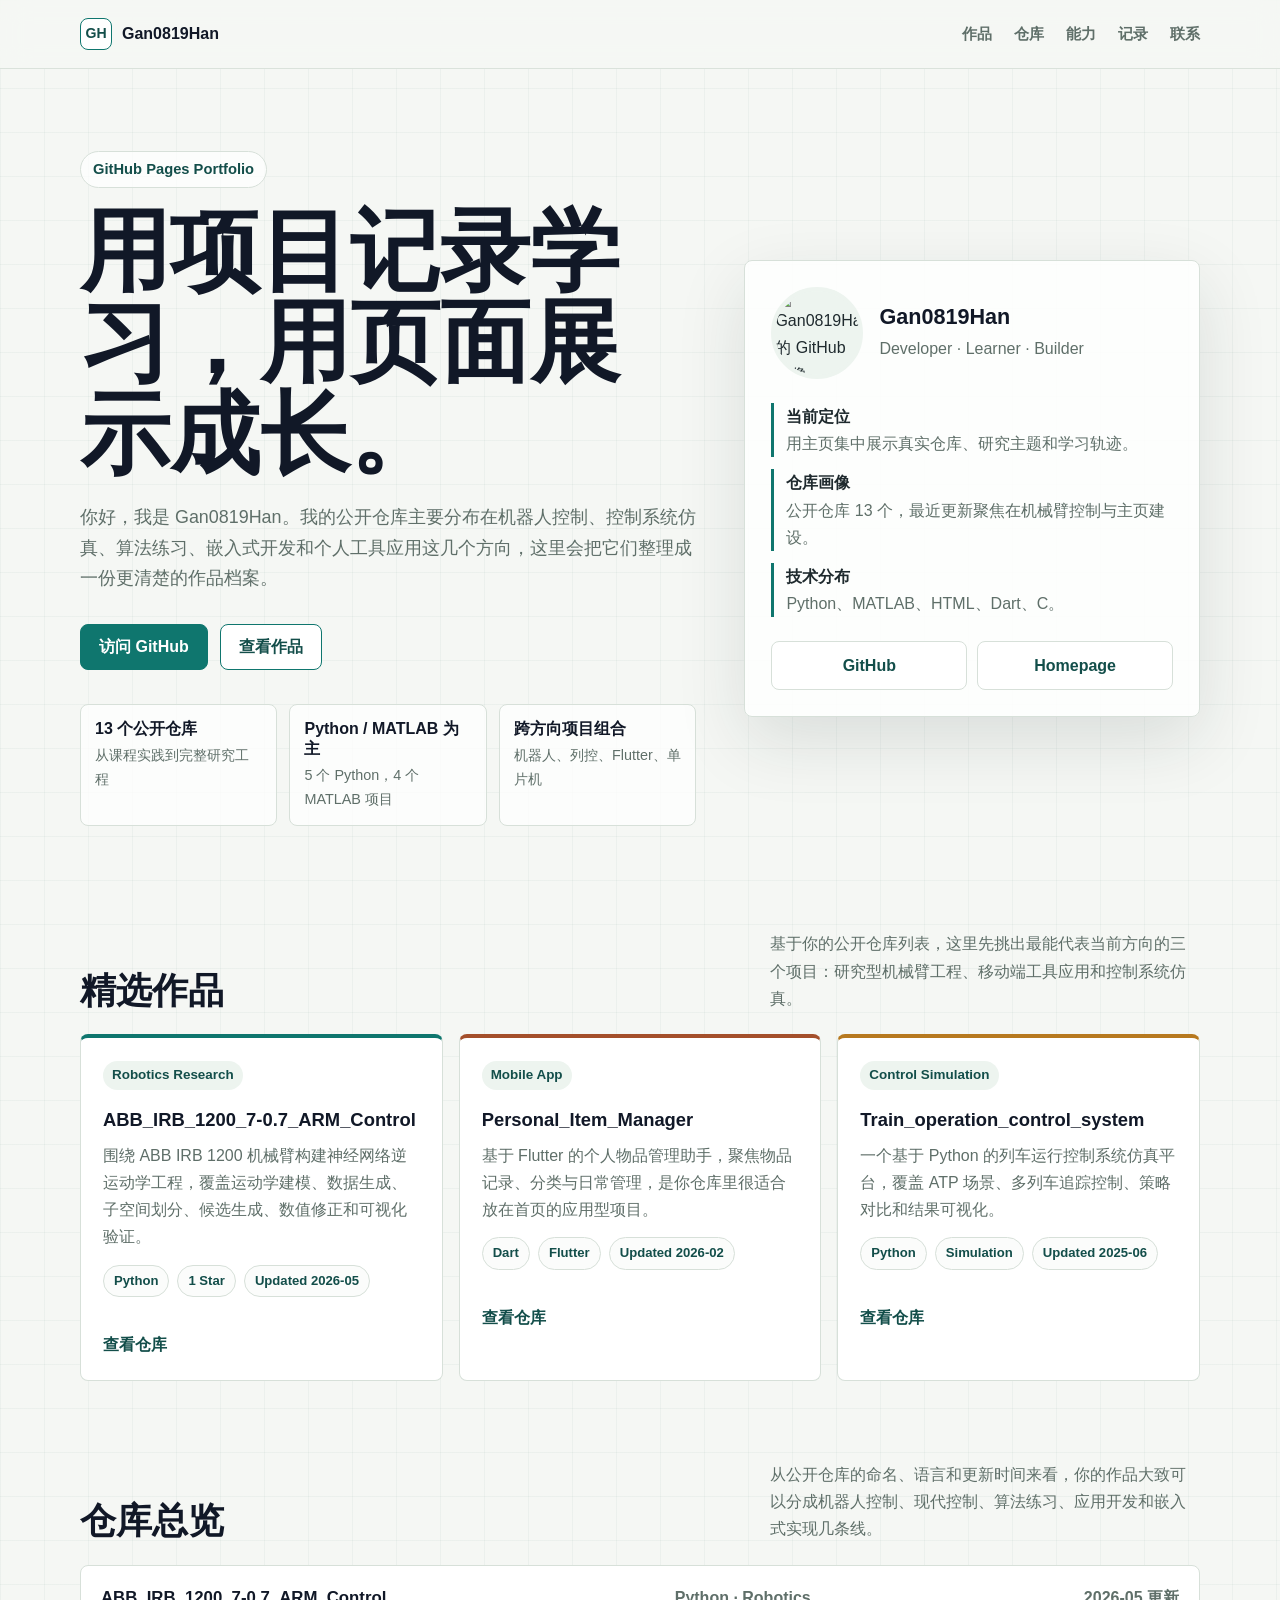
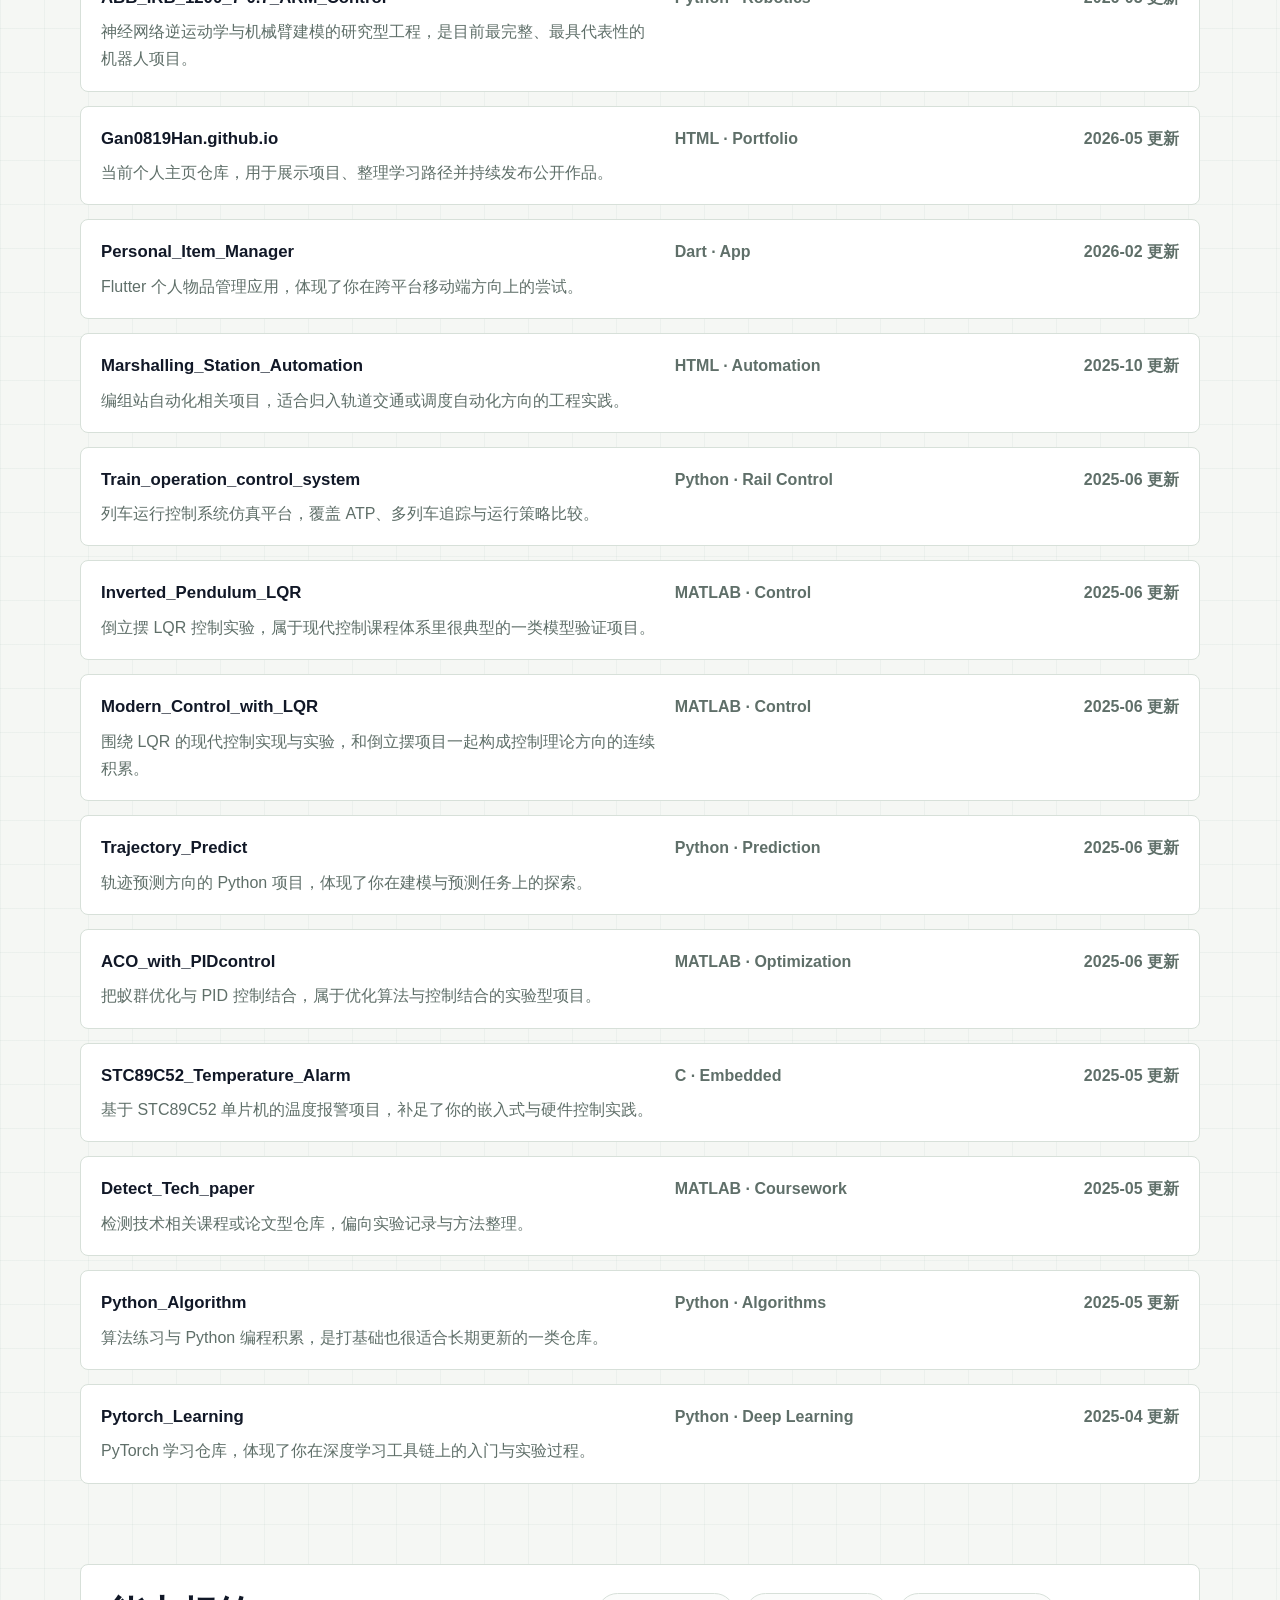
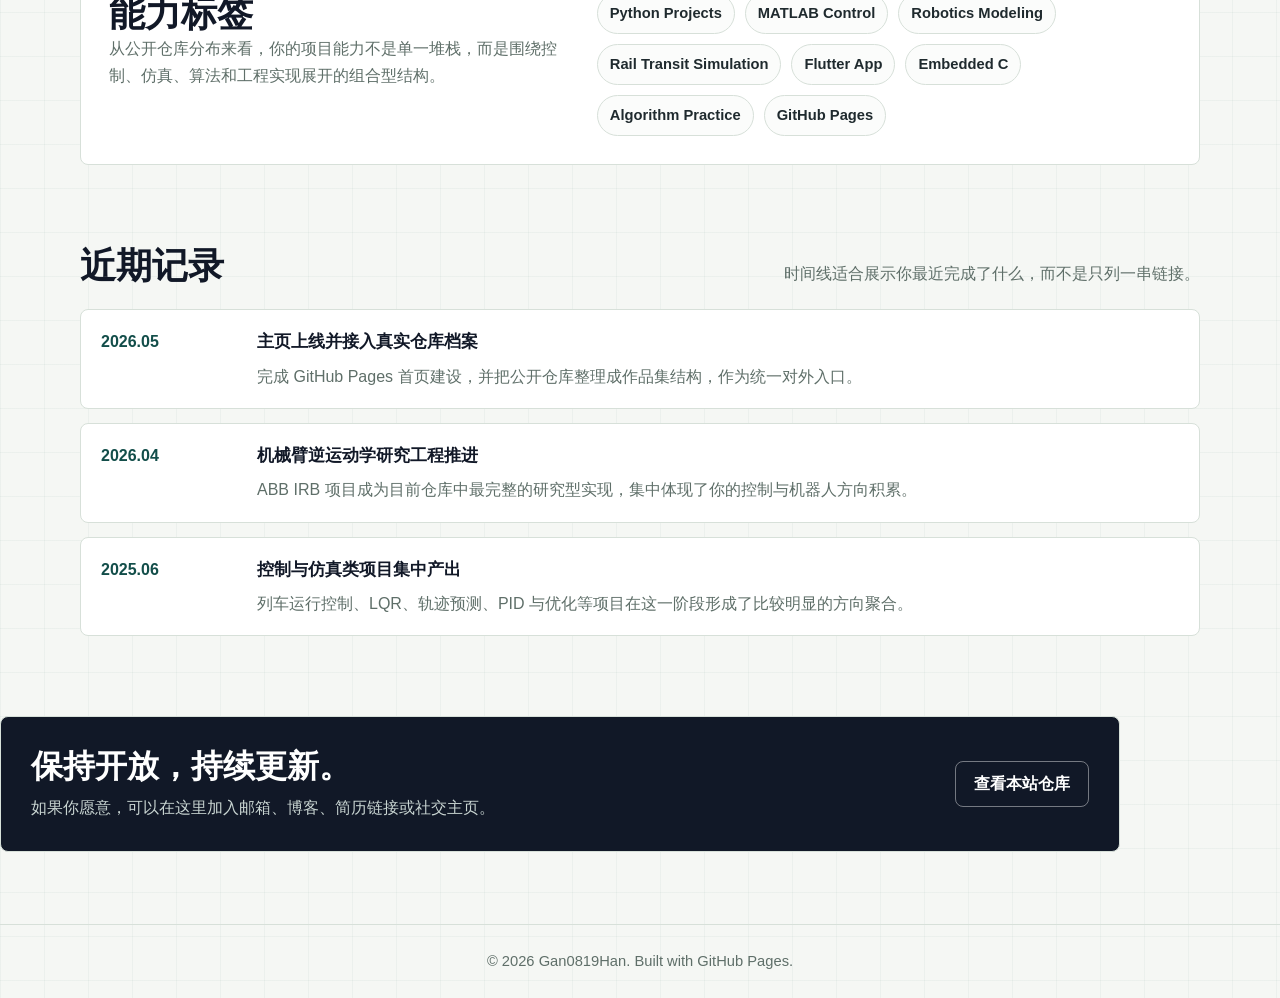
==== index.html @ 6f3c7490 "Add repository showcase to homepage" ====
<!doctype html>
<html lang="zh-CN">
<head>
  <meta charset="utf-8">
  <meta name="viewport" content="width=device-width, initial-scale=1">
  <title>Gan0819Han | 个人主页</title>
  <meta name="description" content="Gan0819Han 的 GitHub Pages 个人主页，展示项目、学习记录和联系方式。">
  <style>
    :root {
      color-scheme: light;
      --bg: #f5f7f4;
      --surface: #ffffff;
      --surface-soft: #edf4ef;
      --text: #1f2a2e;
      --muted: #5f6f69;
      --line: #d7e0d9;
      --accent: #0f766e;
      --accent-strong: #134e4a;
      --ink: #111827;
      --rust: #a44f2b;
      --gold: #b7791f;
      --shadow: 0 24px 70px rgba(23, 45, 38, 0.12);
    }

    * {
      box-sizing: border-box;
    }

    html {
      scroll-behavior: smooth;
    }

    body {
      margin: 0;
      color: var(--text);
      background:
        linear-gradient(90deg, rgba(19, 78, 74, 0.04) 1px, transparent 1px),
        linear-gradient(180deg, rgba(19, 78, 74, 0.04) 1px, transparent 1px),
        var(--bg);
      background-size: 44px 44px;
      font-family: "Segoe UI", "Microsoft YaHei", Arial, sans-serif;
      line-height: 1.7;
    }

    a {
      color: inherit;
      text-decoration: none;
    }

    a:hover {
      color: var(--accent-strong);
    }

    .wrap {
      width: min(1120px, calc(100% - 36px));
      margin: 0 auto;
    }

    .site-header {
      position: sticky;
      top: 0;
      z-index: 10;
      border-bottom: 1px solid rgba(215, 224, 217, 0.9);
      background: rgba(245, 247, 244, 0.88);
      backdrop-filter: blur(14px);
    }

    .nav {
      min-height: 68px;
      display: flex;
      align-items: center;
      justify-content: space-between;
      gap: 24px;
    }

    .brand {
      display: inline-flex;
      align-items: center;
      gap: 10px;
      font-weight: 800;
      color: var(--ink);
    }

    .brand-mark {
      width: 32px;
      height: 32px;
      border: 1px solid var(--accent);
      border-radius: 8px;
      display: inline-grid;
      place-items: center;
      background: var(--surface);
      color: var(--accent-strong);
      font-size: 0.88rem;
    }

      .nav-links {
        display: flex;
        align-items: center;
        gap: 22px;
        color: var(--muted);
      font-size: 0.95rem;
      font-weight: 650;
    }

    .hero {
      padding: 82px 0 64px;
      display: grid;
      grid-template-columns: minmax(0, 1.15fr) minmax(320px, 0.85fr);
      gap: 48px;
      align-items: center;
    }

    .eyebrow {
      width: fit-content;
      margin: 0 0 18px;
      padding: 5px 12px;
      border: 1px solid var(--line);
      border-radius: 999px;
      background: rgba(255, 255, 255, 0.72);
      color: var(--accent-strong);
      font-size: 0.92rem;
      font-weight: 800;
    }

    h1,
    h2,
    h3,
    p {
      margin-top: 0;
    }

    h1 {
      margin-bottom: 22px;
      max-width: 760px;
      color: var(--ink);
      font-size: clamp(2.65rem, 7vw, 5.6rem);
      line-height: 1.02;
      letter-spacing: 0;
    }

    .lead {
      margin-bottom: 30px;
      max-width: 670px;
      color: var(--muted);
      font-size: 1.12rem;
    }

    .actions {
      display: flex;
      flex-wrap: wrap;
      gap: 12px;
      margin-bottom: 34px;
    }

    .button {
      min-height: 46px;
      padding: 0 18px;
      border: 1px solid var(--accent);
      border-radius: 8px;
      display: inline-flex;
      align-items: center;
      justify-content: center;
      gap: 8px;
      background: var(--accent);
      color: #ffffff;
      font-weight: 800;
    }

    .button:hover {
      color: #ffffff;
      background: var(--accent-strong);
      border-color: var(--accent-strong);
    }

    .button.secondary {
      background: var(--surface);
      color: var(--accent-strong);
    }

    .button.secondary:hover {
      color: var(--accent-strong);
      background: var(--surface-soft);
    }

    .quick-facts {
      display: grid;
      grid-template-columns: repeat(3, minmax(0, 1fr));
      gap: 12px;
      max-width: 700px;
    }

    .fact {
      border: 1px solid var(--line);
      border-radius: 8px;
      padding: 14px;
      background: rgba(255, 255, 255, 0.75);
    }

    .fact strong {
      display: block;
      color: var(--ink);
      font-size: 1rem;
      line-height: 1.25;
    }

    .fact span {
      display: block;
      margin-top: 4px;
      color: var(--muted);
      font-size: 0.9rem;
    }

    .profile-card {
      border: 1px solid var(--line);
      border-radius: 8px;
      padding: 26px;
      background: rgba(255, 255, 255, 0.86);
      box-shadow: var(--shadow);
    }

    .avatar-row {
      display: flex;
      align-items: center;
      gap: 16px;
      margin-bottom: 24px;
    }

    .avatar {
      width: 92px;
      height: 92px;
      border: 4px solid var(--surface-soft);
      border-radius: 50%;
      display: block;
      object-fit: cover;
      background: var(--surface-soft);
    }

    .profile-card h2 {
      margin-bottom: 4px;
      color: var(--ink);
      font-size: 1.35rem;
      line-height: 1.25;
      letter-spacing: 0;
    }

    .profile-card p {
      margin-bottom: 0;
      color: var(--muted);
    }

    .status-list {
      display: grid;
      gap: 12px;
      padding: 0;
      margin: 0 0 24px;
      list-style: none;
    }

    .status-list li {
      border-left: 3px solid var(--accent);
      padding-left: 12px;
      color: var(--muted);
    }

    .status-list strong {
      display: block;
      color: var(--text);
    }

    .profile-links {
      display: grid;
      grid-template-columns: 1fr 1fr;
      gap: 10px;
    }

    .profile-link {
      border: 1px solid var(--line);
      border-radius: 8px;
      padding: 10px 12px;
      background: var(--surface);
      color: var(--accent-strong);
      font-weight: 750;
      text-align: center;
    }

    .section {
      padding: 40px 0;
    }

    .section-head {
      display: flex;
      align-items: flex-end;
      justify-content: space-between;
      gap: 20px;
      margin-bottom: 22px;
    }

    .section-title {
      margin-bottom: 0;
      color: var(--ink);
      font-size: clamp(1.6rem, 3vw, 2.25rem);
      line-height: 1.18;
      letter-spacing: 0;
    }

    .section-note {
      max-width: 430px;
      margin-bottom: 0;
      color: var(--muted);
    }

    .grid-3 {
      display: grid;
      grid-template-columns: repeat(3, minmax(0, 1fr));
      gap: 16px;
    }

    .card {
      border: 1px solid var(--line);
      border-radius: 8px;
      padding: 22px;
      background: var(--surface);
      min-height: 100%;
    }

    .card-label {
      display: inline-flex;
      margin-bottom: 18px;
      padding: 3px 9px;
      border-radius: 999px;
      background: var(--surface-soft);
      color: var(--accent-strong);
      font-size: 0.84rem;
      font-weight: 800;
    }

    .card h3 {
      margin-bottom: 10px;
      color: var(--ink);
      font-size: 1.15rem;
      line-height: 1.3;
    }

    .card p {
      margin-bottom: 0;
      color: var(--muted);
    }

    .project-meta {
      display: flex;
      flex-wrap: wrap;
      gap: 8px;
      margin: 14px 0 18px;
    }

    .meta-pill {
      border: 1px solid var(--line);
      border-radius: 999px;
      padding: 4px 10px;
      background: #fbfcfb;
      color: var(--accent-strong);
      font-size: 0.82rem;
      font-weight: 700;
    }

    .text-link {
      display: inline-flex;
      margin-top: 16px;
      color: var(--accent-strong);
      font-weight: 800;
    }

    .card.accent-rust {
      border-top: 4px solid var(--rust);
    }

    .card.accent-gold {
      border-top: 4px solid var(--gold);
    }

    .card.accent-teal {
      border-top: 4px solid var(--accent);
    }

    .skill-panel {
      display: grid;
      grid-template-columns: 0.9fr 1.1fr;
      gap: 18px;
      border: 1px solid var(--line);
      border-radius: 8px;
      padding: 28px;
      background: var(--surface);
    }

    .skill-panel p {
      margin-bottom: 0;
      color: var(--muted);
    }

    .tags {
      display: flex;
      flex-wrap: wrap;
      gap: 10px;
      align-content: start;
    }

    .tag {
      border: 1px solid var(--line);
      border-radius: 999px;
      padding: 7px 12px;
      background: #fbfcfb;
      color: var(--text);
      font-size: 0.92rem;
      font-weight: 700;
    }

    .timeline {
      display: grid;
      gap: 14px;
    }

    .timeline-item {
      border: 1px solid var(--line);
      border-radius: 8px;
      padding: 18px 20px;
      display: grid;
      grid-template-columns: 138px 1fr;
      gap: 18px;
      background: var(--surface);
    }

    .timeline-item time {
      color: var(--accent-strong);
      font-weight: 850;
    }

    .timeline-item h3 {
      margin-bottom: 6px;
      color: var(--ink);
      font-size: 1.05rem;
    }

    .timeline-item p {
      margin-bottom: 0;
      color: var(--muted);
    }

    .repo-list {
      display: grid;
      gap: 14px;
    }

    .repo-row {
      border: 1px solid var(--line);
      border-radius: 8px;
      padding: 18px 20px;
      display: grid;
      grid-template-columns: minmax(0, 1.2fr) minmax(180px, 0.6fr) minmax(130px, 0.45fr);
      gap: 18px;
      align-items: start;
      background: var(--surface);
    }

    .repo-row h3 {
      margin-bottom: 6px;
      color: var(--ink);
      font-size: 1.05rem;
    }

    .repo-row p,
    .repo-side,
    .repo-time {
      margin-bottom: 0;
      color: var(--muted);
    }

    .repo-side {
      font-weight: 700;
    }

    .repo-time {
      text-align: right;
      font-weight: 700;
      color: var(--accent-strong);
    }

    .contact {
      margin: 40px 0 72px;
      border: 1px solid var(--line);
      border-radius: 8px;
      padding: 30px;
      display: grid;
      grid-template-columns: 1fr auto;
      gap: 24px;
      align-items: center;
      background: var(--ink);
      color: #ffffff;
    }

    .contact h2 {
      margin-bottom: 8px;
      font-size: clamp(1.45rem, 3vw, 2rem);
      line-height: 1.2;
      letter-spacing: 0;
    }

    .contact p {
      margin-bottom: 0;
      color: #c9d5d2;
    }

    .contact .button.secondary {
      border-color: rgba(255, 255, 255, 0.42);
      background: transparent;
      color: #ffffff;
    }

    .contact .button.secondary:hover {
      border-color: #ffffff;
      background: rgba(255, 255, 255, 0.1);
      color: #ffffff;
    }

    .site-footer {
      border-top: 1px solid var(--line);
      padding: 24px 0;
      color: var(--muted);
      text-align: center;
      font-size: 0.92rem;
    }

    @media (max-width: 860px) {
      .hero,
      .skill-panel,
      .contact {
        grid-template-columns: 1fr;
      }

      .quick-facts,
      .grid-3 {
        grid-template-columns: 1fr;
      }

      .section-head {
        align-items: flex-start;
        flex-direction: column;
      }

      .timeline-item {
        grid-template-columns: 1fr;
        gap: 4px;
      }

      .repo-row {
        grid-template-columns: 1fr;
        gap: 8px;
      }

      .repo-time {
        text-align: left;
      }
    }

    @media (max-width: 620px) {
      .wrap {
        width: min(100% - 28px, 1120px);
      }

      .nav {
        align-items: flex-start;
        flex-direction: column;
        padding: 14px 0;
      }

      .nav-links {
        width: 100%;
        justify-content: space-between;
        gap: 10px;
      }

      .hero {
        padding: 48px 0 36px;
      }

      .profile-card,
      .skill-panel,
      .contact {
        padding: 22px;
      }

      .profile-links {
        grid-template-columns: 1fr;
      }
    }
  </style>
</head>
<body>
  <header class="site-header">
    <nav class="nav wrap" aria-label="主导航">
      <a class="brand" href="#">
        <span class="brand-mark">GH</span>
        <span>Gan0819Han</span>
      </a>
      <div class="nav-links">
        <a href="#work">作品</a>
        <a href="#repos">仓库</a>
        <a href="#skills">能力</a>
        <a href="#notes">记录</a>
        <a href="#contact">联系</a>
      </div>
    </nav>
  </header>

  <main>
    <section class="hero wrap">
      <div>
        <p class="eyebrow">GitHub Pages Portfolio</p>
        <h1>用项目记录学习，用页面展示成长。</h1>
        <p class="lead">
          你好，我是 Gan0819Han。我的公开仓库主要分布在机器人控制、控制系统仿真、算法练习、嵌入式开发和个人工具应用这几个方向，这里会把它们整理成一份更清楚的作品档案。
        </p>
        <div class="actions">
          <a class="button" href="https://github.com/Gan0819Han">访问 GitHub</a>
          <a class="button secondary" href="#work">查看作品</a>
        </div>
        <div class="quick-facts" aria-label="主页概览">
          <div class="fact">
            <strong>13 个公开仓库</strong>
            <span>从课程实践到完整研究工程</span>
          </div>
          <div class="fact">
            <strong>Python / MATLAB 为主</strong>
            <span>5 个 Python，4 个 MATLAB 项目</span>
          </div>
          <div class="fact">
            <strong>跨方向项目组合</strong>
            <span>机器人、列控、Flutter、单片机</span>
          </div>
        </div>
      </div>

      <aside class="profile-card" aria-labelledby="profile-title">
        <div class="avatar-row">
          <img class="avatar" src="https://github.com/Gan0819Han.png" alt="Gan0819Han 的 GitHub 头像">
          <div>
            <h2 id="profile-title">Gan0819Han</h2>
            <p>Developer · Learner · Builder</p>
          </div>
        </div>
        <ul class="status-list">
          <li>
            <strong>当前定位</strong>
            用主页集中展示真实仓库、研究主题和学习轨迹。
          </li>
          <li>
            <strong>仓库画像</strong>
            公开仓库 13 个，最近更新聚焦在机械臂控制与主页建设。
          </li>
          <li>
            <strong>技术分布</strong>
            Python、MATLAB、HTML、Dart、C。
          </li>
        </ul>
        <div class="profile-links">
          <a class="profile-link" href="https://github.com/Gan0819Han">GitHub</a>
          <a class="profile-link" href="https://gan0819han.github.io/">Homepage</a>
        </div>
      </aside>
    </section>

    <section class="section wrap" id="work">
      <div class="section-head">
        <h2 class="section-title">精选作品</h2>
        <p class="section-note">基于你的公开仓库列表，这里先挑出最能代表当前方向的三个项目：研究型机械臂工程、移动端工具应用和控制系统仿真。</p>
      </div>
      <div class="grid-3">
        <article class="card accent-teal">
          <span class="card-label">Robotics Research</span>
          <h3>ABB_IRB_1200_7-0.7_ARM_Control</h3>
          <p>围绕 ABB IRB 1200 机械臂构建神经网络逆运动学工程，覆盖运动学建模、数据生成、子空间划分、候选生成、数值修正和可视化验证。</p>
          <div class="project-meta">
            <span class="meta-pill">Python</span>
            <span class="meta-pill">1 Star</span>
            <span class="meta-pill">Updated 2026-05</span>
          </div>
          <a class="text-link" href="https://github.com/Gan0819Han/ABB_IRB_1200_7-0.7_ARM_Control">查看仓库</a>
        </article>
        <article class="card accent-rust">
          <span class="card-label">Mobile App</span>
          <h3>Personal_Item_Manager</h3>
          <p>基于 Flutter 的个人物品管理助手，聚焦物品记录、分类与日常管理，是你仓库里很适合放在首页的应用型项目。</p>
          <div class="project-meta">
            <span class="meta-pill">Dart</span>
            <span class="meta-pill">Flutter</span>
            <span class="meta-pill">Updated 2026-02</span>
          </div>
          <a class="text-link" href="https://github.com/Gan0819Han/Personal_Item_Manager">查看仓库</a>
        </article>
        <article class="card accent-gold">
          <span class="card-label">Control Simulation</span>
          <h3>Train_operation_control_system</h3>
          <p>一个基于 Python 的列车运行控制系统仿真平台，覆盖 ATP 场景、多列车追踪控制、策略对比和结果可视化。</p>
          <div class="project-meta">
            <span class="meta-pill">Python</span>
            <span class="meta-pill">Simulation</span>
            <span class="meta-pill">Updated 2025-06</span>
          </div>
          <a class="text-link" href="https://github.com/Gan0819Han/Train_operation_control_system">查看仓库</a>
        </article>
      </div>
    </section>

    <section class="section wrap" id="repos">
      <div class="section-head">
        <h2 class="section-title">仓库总览</h2>
        <p class="section-note">从公开仓库的命名、语言和更新时间来看，你的作品大致可以分成机器人控制、现代控制、算法练习、应用开发和嵌入式实现几条线。</p>
      </div>
      <div class="repo-list">
        <article class="repo-row">
          <div>
            <h3><a href="https://github.com/Gan0819Han/ABB_IRB_1200_7-0.7_ARM_Control">ABB_IRB_1200_7-0.7_ARM_Control</a></h3>
            <p>神经网络逆运动学与机械臂建模的研究型工程，是目前最完整、最具代表性的机器人项目。</p>
          </div>
          <p class="repo-side">Python · Robotics</p>
          <p class="repo-time">2026-05 更新</p>
        </article>
        <article class="repo-row">
          <div>
            <h3><a href="https://github.com/Gan0819Han/Gan0819Han.github.io">Gan0819Han.github.io</a></h3>
            <p>当前个人主页仓库，用于展示项目、整理学习路径并持续发布公开作品。</p>
          </div>
          <p class="repo-side">HTML · Portfolio</p>
          <p class="repo-time">2026-05 更新</p>
        </article>
        <article class="repo-row">
          <div>
            <h3><a href="https://github.com/Gan0819Han/Personal_Item_Manager">Personal_Item_Manager</a></h3>
            <p>Flutter 个人物品管理应用，体现了你在跨平台移动端方向上的尝试。</p>
          </div>
          <p class="repo-side">Dart · App</p>
          <p class="repo-time">2026-02 更新</p>
        </article>
        <article class="repo-row">
          <div>
            <h3><a href="https://github.com/Gan0819Han/Marshalling_Station_Automation">Marshalling_Station_Automation</a></h3>
            <p>编组站自动化相关项目，适合归入轨道交通或调度自动化方向的工程实践。</p>
          </div>
          <p class="repo-side">HTML · Automation</p>
          <p class="repo-time">2025-10 更新</p>
        </article>
        <article class="repo-row">
          <div>
            <h3><a href="https://github.com/Gan0819Han/Train_operation_control_system">Train_operation_control_system</a></h3>
            <p>列车运行控制系统仿真平台，覆盖 ATP、多列车追踪与运行策略比较。</p>
          </div>
          <p class="repo-side">Python · Rail Control</p>
          <p class="repo-time">2025-06 更新</p>
        </article>
        <article class="repo-row">
          <div>
            <h3><a href="https://github.com/Gan0819Han/Inverted_Pendulum_LQR">Inverted_Pendulum_LQR</a></h3>
            <p>倒立摆 LQR 控制实验，属于现代控制课程体系里很典型的一类模型验证项目。</p>
          </div>
          <p class="repo-side">MATLAB · Control</p>
          <p class="repo-time">2025-06 更新</p>
        </article>
        <article class="repo-row">
          <div>
            <h3><a href="https://github.com/Gan0819Han/Modern_Control_with_LQR">Modern_Control_with_LQR</a></h3>
            <p>围绕 LQR 的现代控制实现与实验，和倒立摆项目一起构成控制理论方向的连续积累。</p>
          </div>
          <p class="repo-side">MATLAB · Control</p>
          <p class="repo-time">2025-06 更新</p>
        </article>
        <article class="repo-row">
          <div>
            <h3><a href="https://github.com/Gan0819Han/Trajectory_Predict">Trajectory_Predict</a></h3>
            <p>轨迹预测方向的 Python 项目，体现了你在建模与预测任务上的探索。</p>
          </div>
          <p class="repo-side">Python · Prediction</p>
          <p class="repo-time">2025-06 更新</p>
        </article>
        <article class="repo-row">
          <div>
            <h3><a href="https://github.com/Gan0819Han/ACO_with_PIDcontrol">ACO_with_PIDcontrol</a></h3>
            <p>把蚁群优化与 PID 控制结合，属于优化算法与控制结合的实验型项目。</p>
          </div>
          <p class="repo-side">MATLAB · Optimization</p>
          <p class="repo-time">2025-06 更新</p>
        </article>
        <article class="repo-row">
          <div>
            <h3><a href="https://github.com/Gan0819Han/STC89C52_Temperature_Alarm">STC89C52_Temperature_Alarm</a></h3>
            <p>基于 STC89C52 单片机的温度报警项目，补足了你的嵌入式与硬件控制实践。</p>
          </div>
          <p class="repo-side">C · Embedded</p>
          <p class="repo-time">2025-05 更新</p>
        </article>
        <article class="repo-row">
          <div>
            <h3><a href="https://github.com/Gan0819Han/Detect_Tech_paper">Detect_Tech_paper</a></h3>
            <p>检测技术相关课程或论文型仓库，偏向实验记录与方法整理。</p>
          </div>
          <p class="repo-side">MATLAB · Coursework</p>
          <p class="repo-time">2025-05 更新</p>
        </article>
        <article class="repo-row">
          <div>
            <h3><a href="https://github.com/Gan0819Han/Python_Algorithm">Python_Algorithm</a></h3>
            <p>算法练习与 Python 编程积累，是打基础也很适合长期更新的一类仓库。</p>
          </div>
          <p class="repo-side">Python · Algorithms</p>
          <p class="repo-time">2025-05 更新</p>
        </article>
        <article class="repo-row">
          <div>
            <h3><a href="https://github.com/Gan0819Han/Pytorch_Learning">Pytorch_Learning</a></h3>
            <p>PyTorch 学习仓库，体现了你在深度学习工具链上的入门与实验过程。</p>
          </div>
          <p class="repo-side">Python · Deep Learning</p>
          <p class="repo-time">2025-04 更新</p>
        </article>
      </div>
    </section>

    <section class="section wrap" id="skills">
      <div class="skill-panel">
        <div>
          <h2 class="section-title">能力标签</h2>
          <p>
            从公开仓库分布来看，你的项目能力不是单一堆栈，而是围绕控制、仿真、算法和工程实现展开的组合型结构。
          </p>
        </div>
        <div class="tags" aria-label="能力标签">
          <span class="tag">Python Projects</span>
          <span class="tag">MATLAB Control</span>
          <span class="tag">Robotics Modeling</span>
          <span class="tag">Rail Transit Simulation</span>
          <span class="tag">Flutter App</span>
          <span class="tag">Embedded C</span>
          <span class="tag">Algorithm Practice</span>
          <span class="tag">GitHub Pages</span>
        </div>
      </div>
    </section>

    <section class="section wrap" id="notes">
      <div class="section-head">
        <h2 class="section-title">近期记录</h2>
        <p class="section-note">时间线适合展示你最近完成了什么，而不是只列一串链接。</p>
      </div>
      <div class="timeline">
        <article class="timeline-item">
          <time datetime="2026-05">2026.05</time>
          <div>
            <h3>主页上线并接入真实仓库档案</h3>
            <p>完成 GitHub Pages 首页建设，并把公开仓库整理成作品集结构，作为统一对外入口。</p>
          </div>
        </article>
        <article class="timeline-item">
          <time datetime="2026-04">2026.04</time>
          <div>
            <h3>机械臂逆运动学研究工程推进</h3>
            <p>ABB IRB 项目成为目前仓库中最完整的研究型实现，集中体现了你的控制与机器人方向积累。</p>
          </div>
        </article>
        <article class="timeline-item">
          <time datetime="2025-06">2025.06</time>
          <div>
            <h3>控制与仿真类项目集中产出</h3>
            <p>列车运行控制、LQR、轨迹预测、PID 与优化等项目在这一阶段形成了比较明显的方向聚合。</p>
          </div>
        </article>
      </div>
    </section>

    <section class="contact wrap" id="contact">
      <div>
        <h2>保持开放，持续更新。</h2>
        <p>如果你愿意，可以在这里加入邮箱、博客、简历链接或社交主页。</p>
      </div>
      <a class="button secondary" href="https://github.com/Gan0819Han/Gan0819Han.github.io">查看本站仓库</a>
    </section>
  </main>

  <footer class="site-footer">
    <span>© 2026 Gan0819Han. Built with GitHub Pages.</span>
  </footer>
</body>
</html>
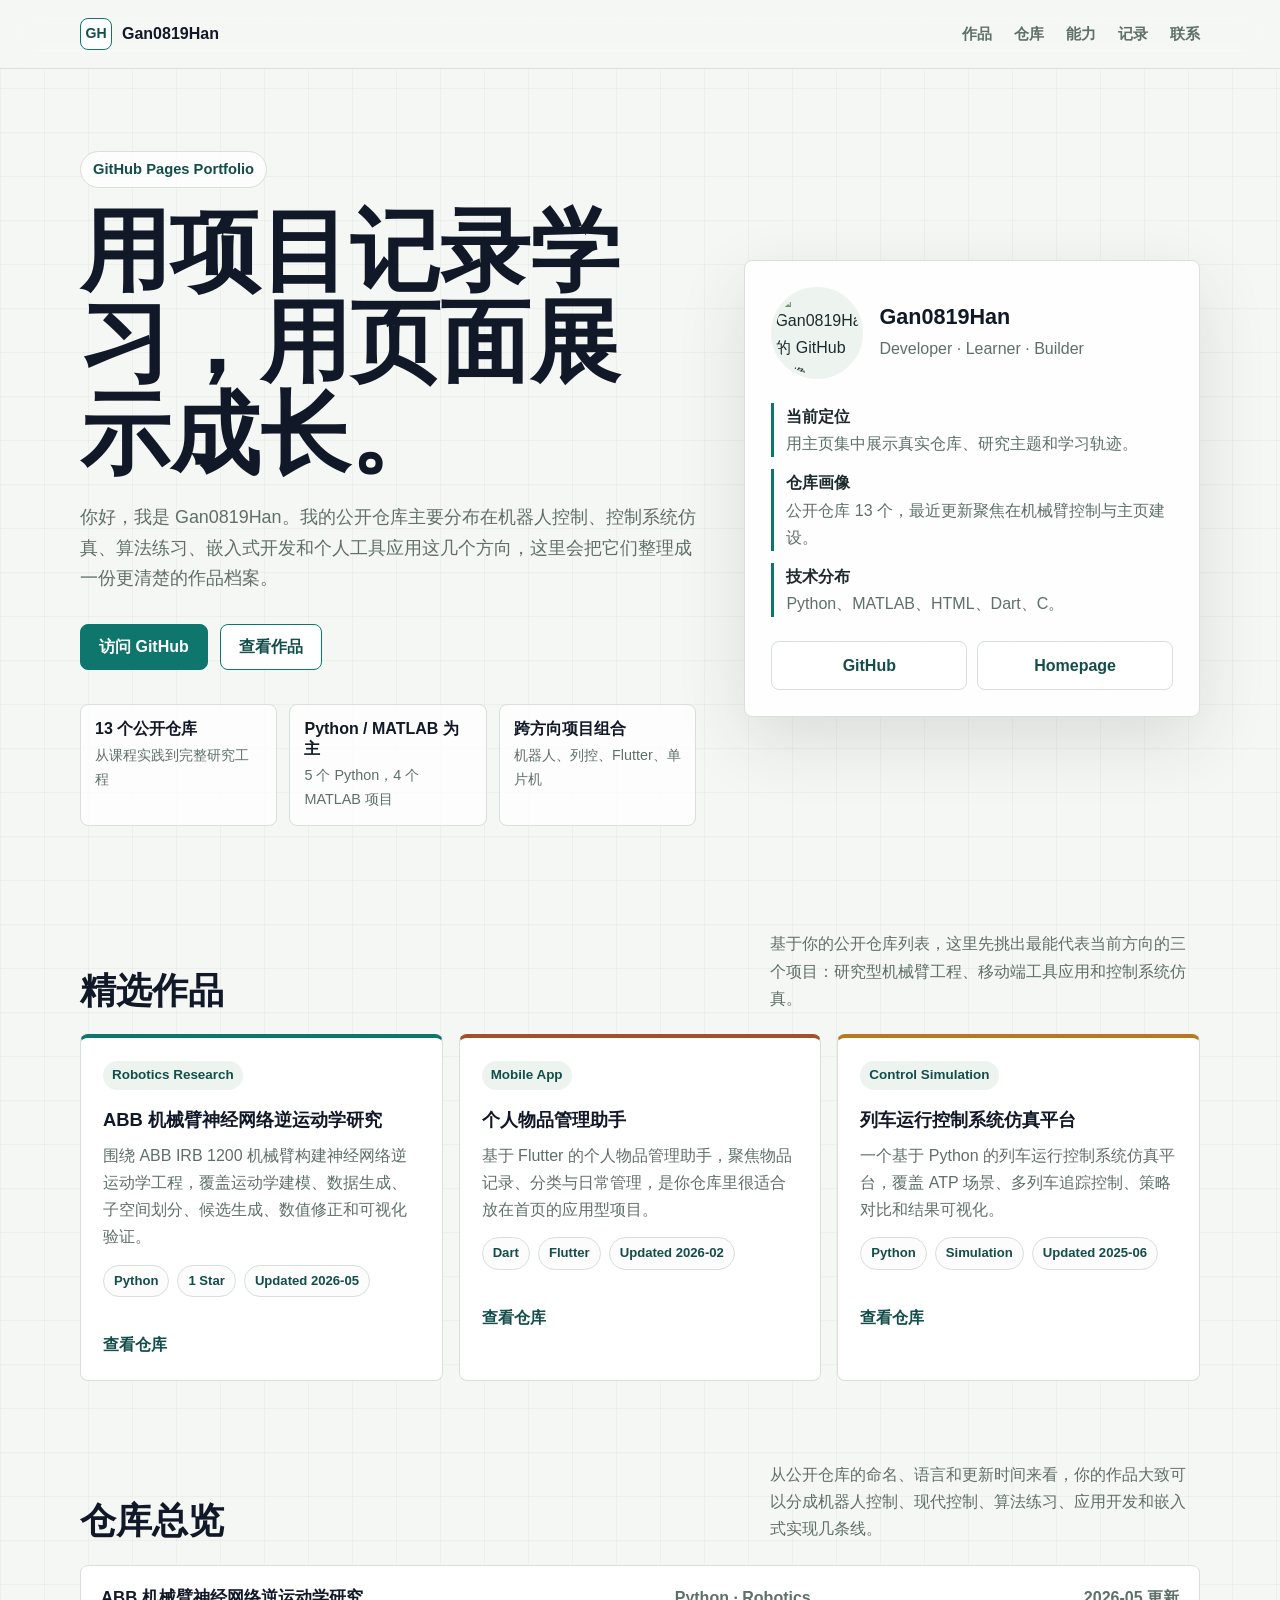
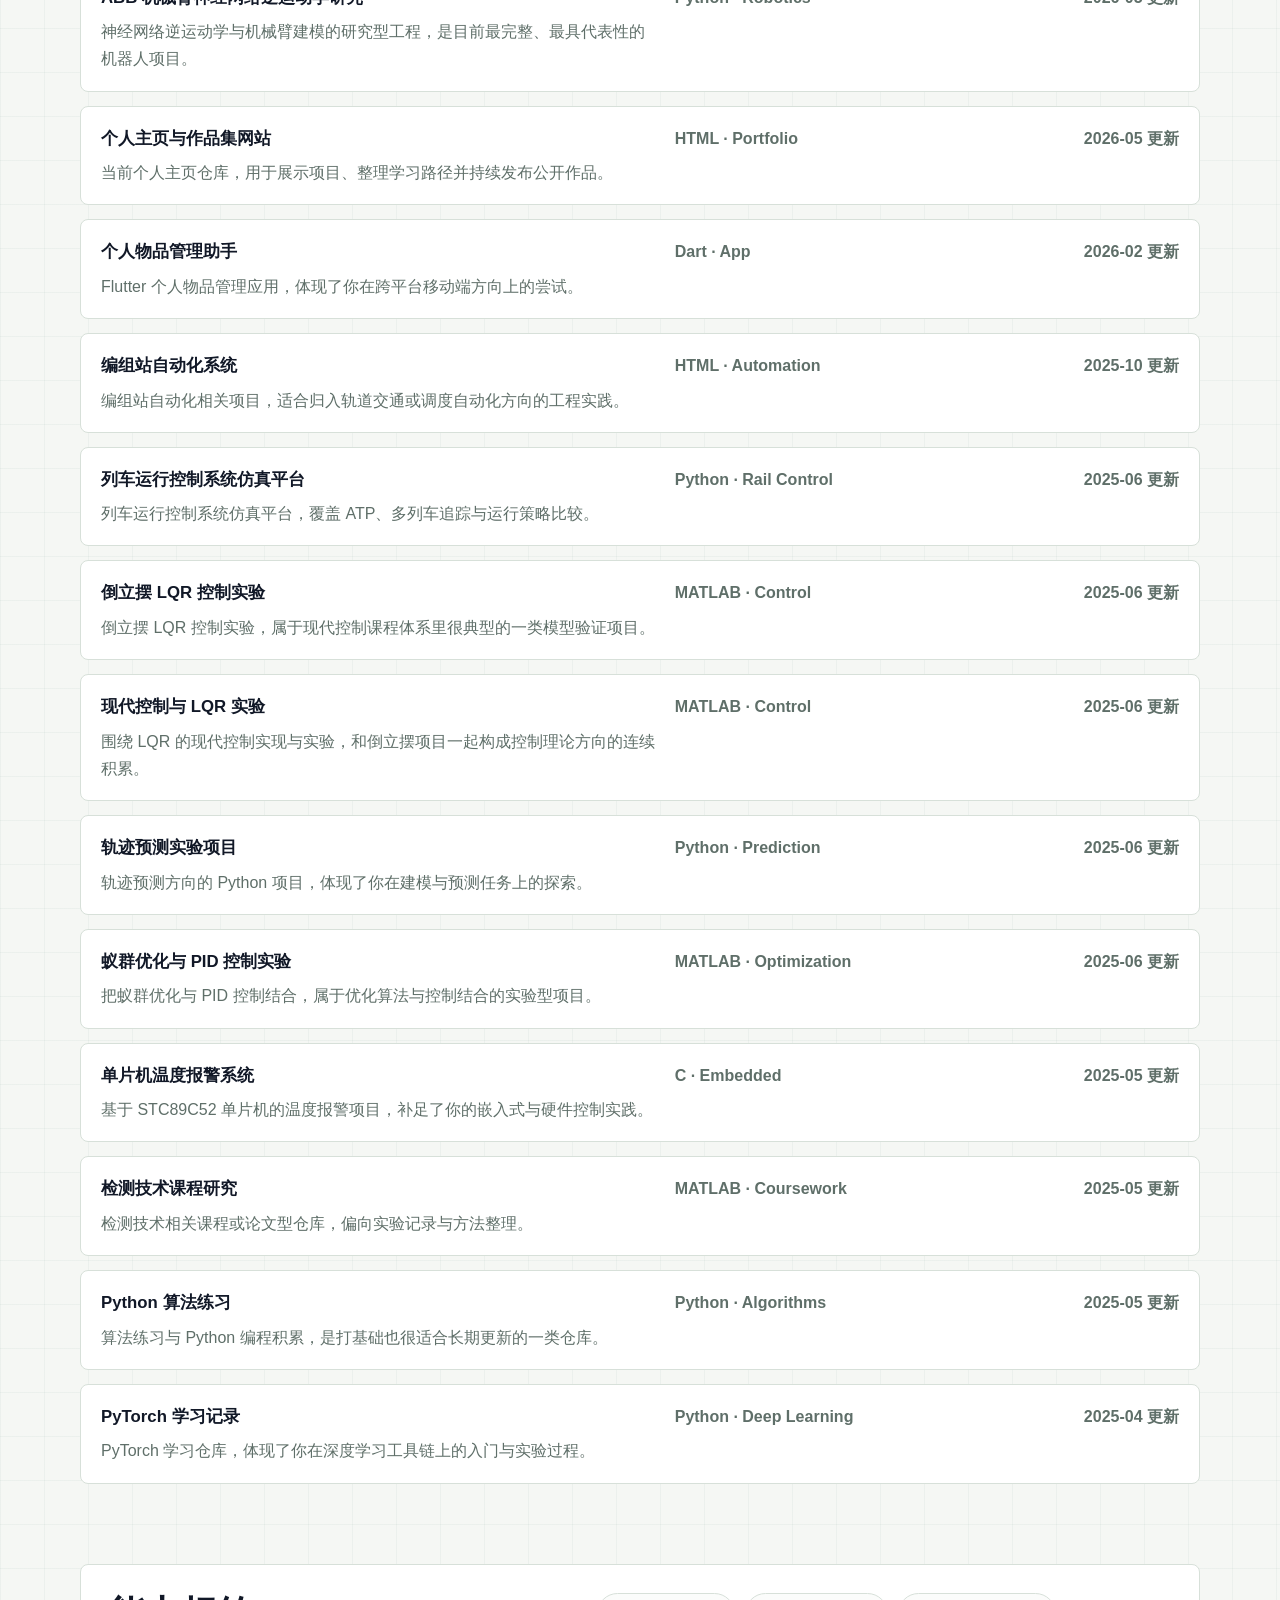
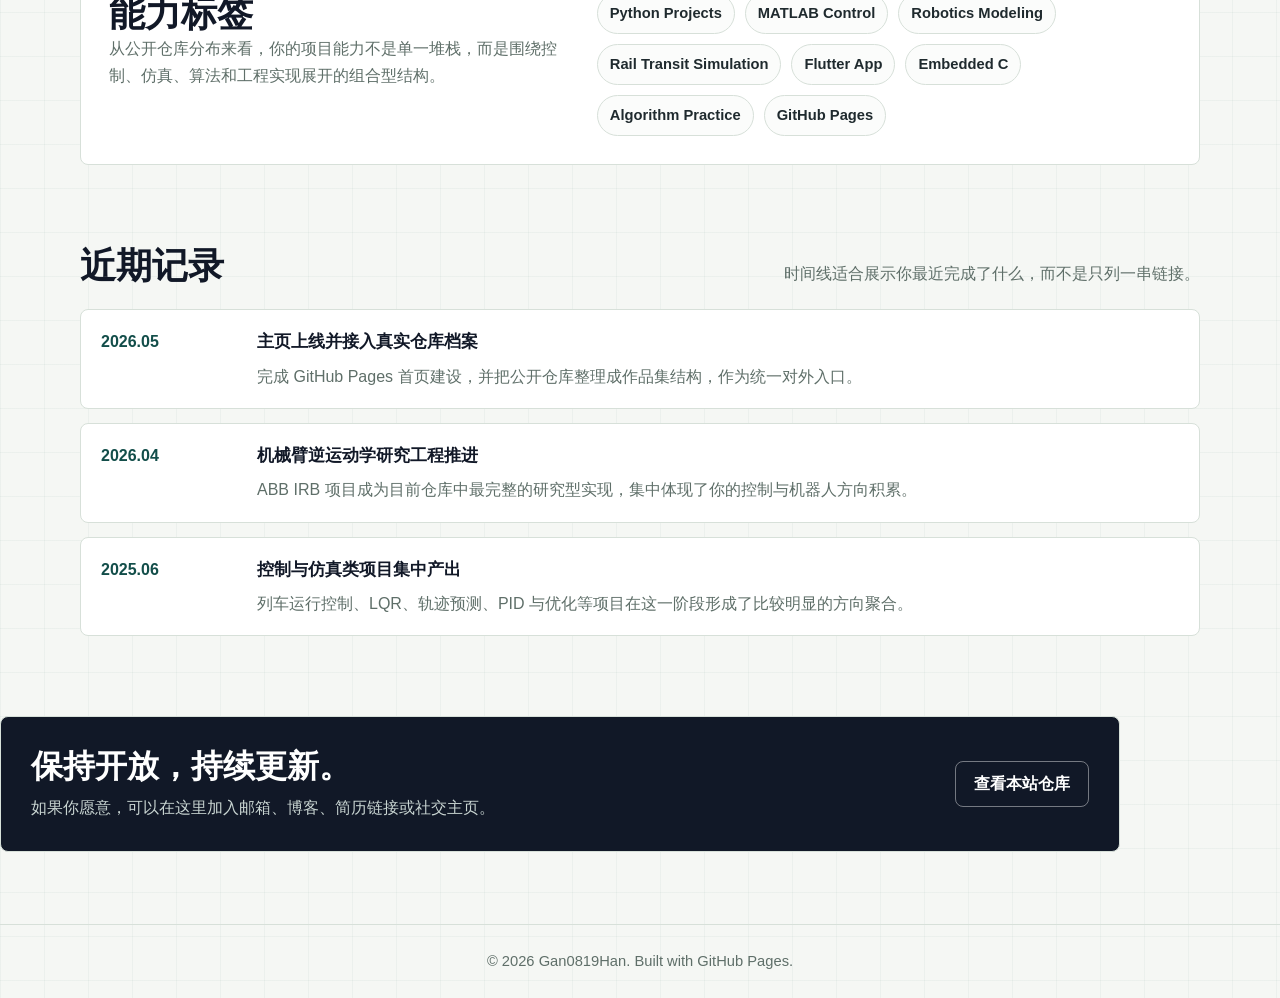
==== commit 91b107fa: "Localize repository titles on homepage" ====
--- a/index.html
+++ b/index.html
@@ -676,7 +676,7 @@
       <div class="grid-3">
         <article class="card accent-teal">
           <span class="card-label">Robotics Research</span>
-          <h3>ABB_IRB_1200_7-0.7_ARM_Control</h3>
+          <h3>ABB 机械臂神经网络逆运动学研究</h3>
           <p>围绕 ABB IRB 1200 机械臂构建神经网络逆运动学工程，覆盖运动学建模、数据生成、子空间划分、候选生成、数值修正和可视化验证。</p>
           <div class="project-meta">
             <span class="meta-pill">Python</span>
@@ -687,7 +687,7 @@
         </article>
         <article class="card accent-rust">
           <span class="card-label">Mobile App</span>
-          <h3>Personal_Item_Manager</h3>
+          <h3>个人物品管理助手</h3>
           <p>基于 Flutter 的个人物品管理助手，聚焦物品记录、分类与日常管理，是你仓库里很适合放在首页的应用型项目。</p>
           <div class="project-meta">
             <span class="meta-pill">Dart</span>
@@ -698,7 +698,7 @@
         </article>
         <article class="card accent-gold">
           <span class="card-label">Control Simulation</span>
-          <h3>Train_operation_control_system</h3>
+          <h3>列车运行控制系统仿真平台</h3>
           <p>一个基于 Python 的列车运行控制系统仿真平台，覆盖 ATP 场景、多列车追踪控制、策略对比和结果可视化。</p>
           <div class="project-meta">
             <span class="meta-pill">Python</span>
@@ -718,7 +718,7 @@
       <div class="repo-list">
         <article class="repo-row">
           <div>
-            <h3><a href="https://github.com/Gan0819Han/ABB_IRB_1200_7-0.7_ARM_Control">ABB_IRB_1200_7-0.7_ARM_Control</a></h3>
+            <h3><a href="https://github.com/Gan0819Han/ABB_IRB_1200_7-0.7_ARM_Control">ABB 机械臂神经网络逆运动学研究</a></h3>
             <p>神经网络逆运动学与机械臂建模的研究型工程，是目前最完整、最具代表性的机器人项目。</p>
           </div>
           <p class="repo-side">Python · Robotics</p>
@@ -726,7 +726,7 @@
         </article>
         <article class="repo-row">
           <div>
-            <h3><a href="https://github.com/Gan0819Han/Gan0819Han.github.io">Gan0819Han.github.io</a></h3>
+            <h3><a href="https://github.com/Gan0819Han/Gan0819Han.github.io">个人主页与作品集网站</a></h3>
             <p>当前个人主页仓库，用于展示项目、整理学习路径并持续发布公开作品。</p>
           </div>
           <p class="repo-side">HTML · Portfolio</p>
@@ -734,7 +734,7 @@
         </article>
         <article class="repo-row">
           <div>
-            <h3><a href="https://github.com/Gan0819Han/Personal_Item_Manager">Personal_Item_Manager</a></h3>
+            <h3><a href="https://github.com/Gan0819Han/Personal_Item_Manager">个人物品管理助手</a></h3>
             <p>Flutter 个人物品管理应用，体现了你在跨平台移动端方向上的尝试。</p>
           </div>
           <p class="repo-side">Dart · App</p>
@@ -742,7 +742,7 @@
         </article>
         <article class="repo-row">
           <div>
-            <h3><a href="https://github.com/Gan0819Han/Marshalling_Station_Automation">Marshalling_Station_Automation</a></h3>
+            <h3><a href="https://github.com/Gan0819Han/Marshalling_Station_Automation">编组站自动化系统</a></h3>
             <p>编组站自动化相关项目，适合归入轨道交通或调度自动化方向的工程实践。</p>
           </div>
           <p class="repo-side">HTML · Automation</p>
@@ -750,7 +750,7 @@
         </article>
         <article class="repo-row">
           <div>
-            <h3><a href="https://github.com/Gan0819Han/Train_operation_control_system">Train_operation_control_system</a></h3>
+            <h3><a href="https://github.com/Gan0819Han/Train_operation_control_system">列车运行控制系统仿真平台</a></h3>
             <p>列车运行控制系统仿真平台，覆盖 ATP、多列车追踪与运行策略比较。</p>
           </div>
           <p class="repo-side">Python · Rail Control</p>
@@ -758,7 +758,7 @@
         </article>
         <article class="repo-row">
           <div>
-            <h3><a href="https://github.com/Gan0819Han/Inverted_Pendulum_LQR">Inverted_Pendulum_LQR</a></h3>
+            <h3><a href="https://github.com/Gan0819Han/Inverted_Pendulum_LQR">倒立摆 LQR 控制实验</a></h3>
             <p>倒立摆 LQR 控制实验，属于现代控制课程体系里很典型的一类模型验证项目。</p>
           </div>
           <p class="repo-side">MATLAB · Control</p>
@@ -766,7 +766,7 @@
         </article>
         <article class="repo-row">
           <div>
-            <h3><a href="https://github.com/Gan0819Han/Modern_Control_with_LQR">Modern_Control_with_LQR</a></h3>
+            <h3><a href="https://github.com/Gan0819Han/Modern_Control_with_LQR">现代控制与 LQR 实验</a></h3>
             <p>围绕 LQR 的现代控制实现与实验，和倒立摆项目一起构成控制理论方向的连续积累。</p>
           </div>
           <p class="repo-side">MATLAB · Control</p>
@@ -774,7 +774,7 @@
         </article>
         <article class="repo-row">
           <div>
-            <h3><a href="https://github.com/Gan0819Han/Trajectory_Predict">Trajectory_Predict</a></h3>
+            <h3><a href="https://github.com/Gan0819Han/Trajectory_Predict">轨迹预测实验项目</a></h3>
             <p>轨迹预测方向的 Python 项目，体现了你在建模与预测任务上的探索。</p>
           </div>
           <p class="repo-side">Python · Prediction</p>
@@ -782,7 +782,7 @@
         </article>
         <article class="repo-row">
           <div>
-            <h3><a href="https://github.com/Gan0819Han/ACO_with_PIDcontrol">ACO_with_PIDcontrol</a></h3>
+            <h3><a href="https://github.com/Gan0819Han/ACO_with_PIDcontrol">蚁群优化与 PID 控制实验</a></h3>
             <p>把蚁群优化与 PID 控制结合，属于优化算法与控制结合的实验型项目。</p>
           </div>
           <p class="repo-side">MATLAB · Optimization</p>
@@ -790,7 +790,7 @@
         </article>
         <article class="repo-row">
           <div>
-            <h3><a href="https://github.com/Gan0819Han/STC89C52_Temperature_Alarm">STC89C52_Temperature_Alarm</a></h3>
+            <h3><a href="https://github.com/Gan0819Han/STC89C52_Temperature_Alarm">单片机温度报警系统</a></h3>
             <p>基于 STC89C52 单片机的温度报警项目，补足了你的嵌入式与硬件控制实践。</p>
           </div>
           <p class="repo-side">C · Embedded</p>
@@ -798,7 +798,7 @@
         </article>
         <article class="repo-row">
           <div>
-            <h3><a href="https://github.com/Gan0819Han/Detect_Tech_paper">Detect_Tech_paper</a></h3>
+            <h3><a href="https://github.com/Gan0819Han/Detect_Tech_paper">检测技术课程研究</a></h3>
             <p>检测技术相关课程或论文型仓库，偏向实验记录与方法整理。</p>
           </div>
           <p class="repo-side">MATLAB · Coursework</p>
@@ -806,7 +806,7 @@
         </article>
         <article class="repo-row">
           <div>
-            <h3><a href="https://github.com/Gan0819Han/Python_Algorithm">Python_Algorithm</a></h3>
+            <h3><a href="https://github.com/Gan0819Han/Python_Algorithm">Python 算法练习</a></h3>
             <p>算法练习与 Python 编程积累，是打基础也很适合长期更新的一类仓库。</p>
           </div>
           <p class="repo-side">Python · Algorithms</p>
@@ -814,7 +814,7 @@
         </article>
         <article class="repo-row">
           <div>
-            <h3><a href="https://github.com/Gan0819Han/Pytorch_Learning">Pytorch_Learning</a></h3>
+            <h3><a href="https://github.com/Gan0819Han/Pytorch_Learning">PyTorch 学习记录</a></h3>
             <p>PyTorch 学习仓库，体现了你在深度学习工具链上的入门与实验过程。</p>
           </div>
           <p class="repo-side">Python · Deep Learning</p>
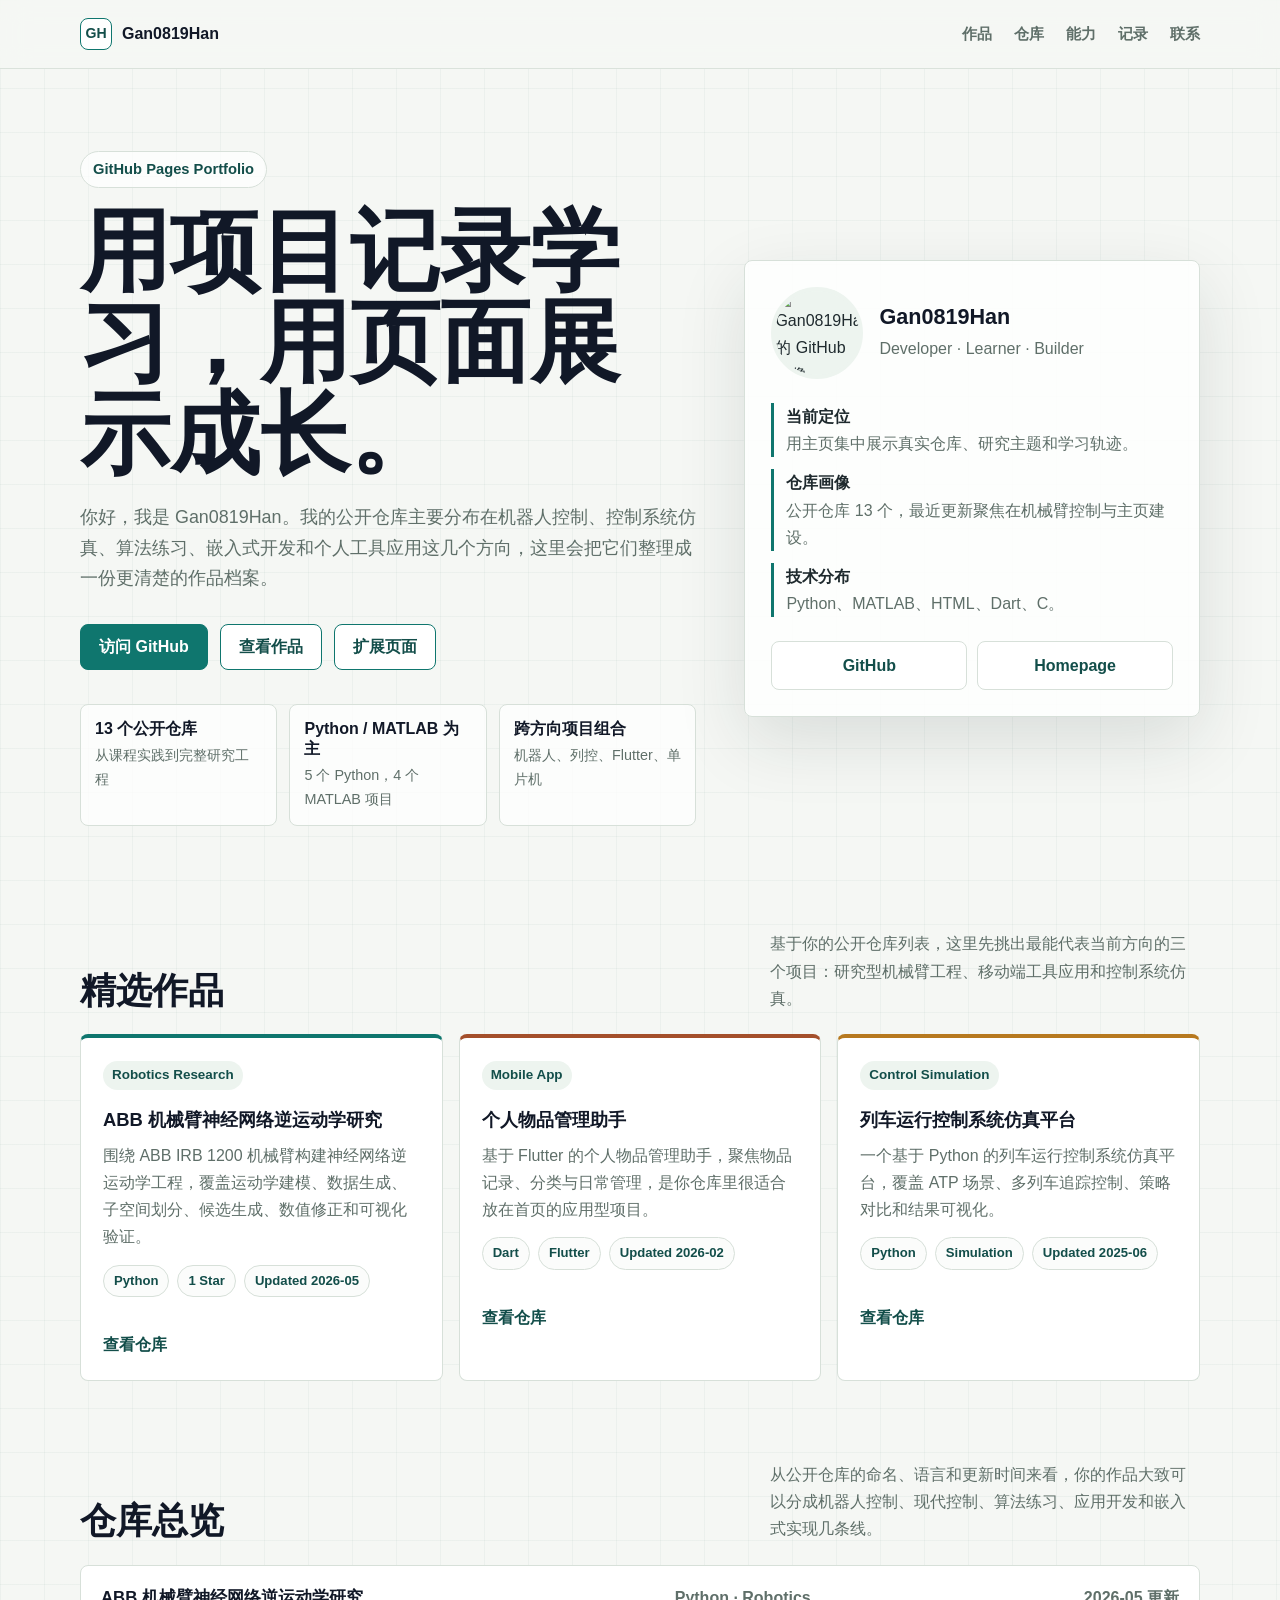
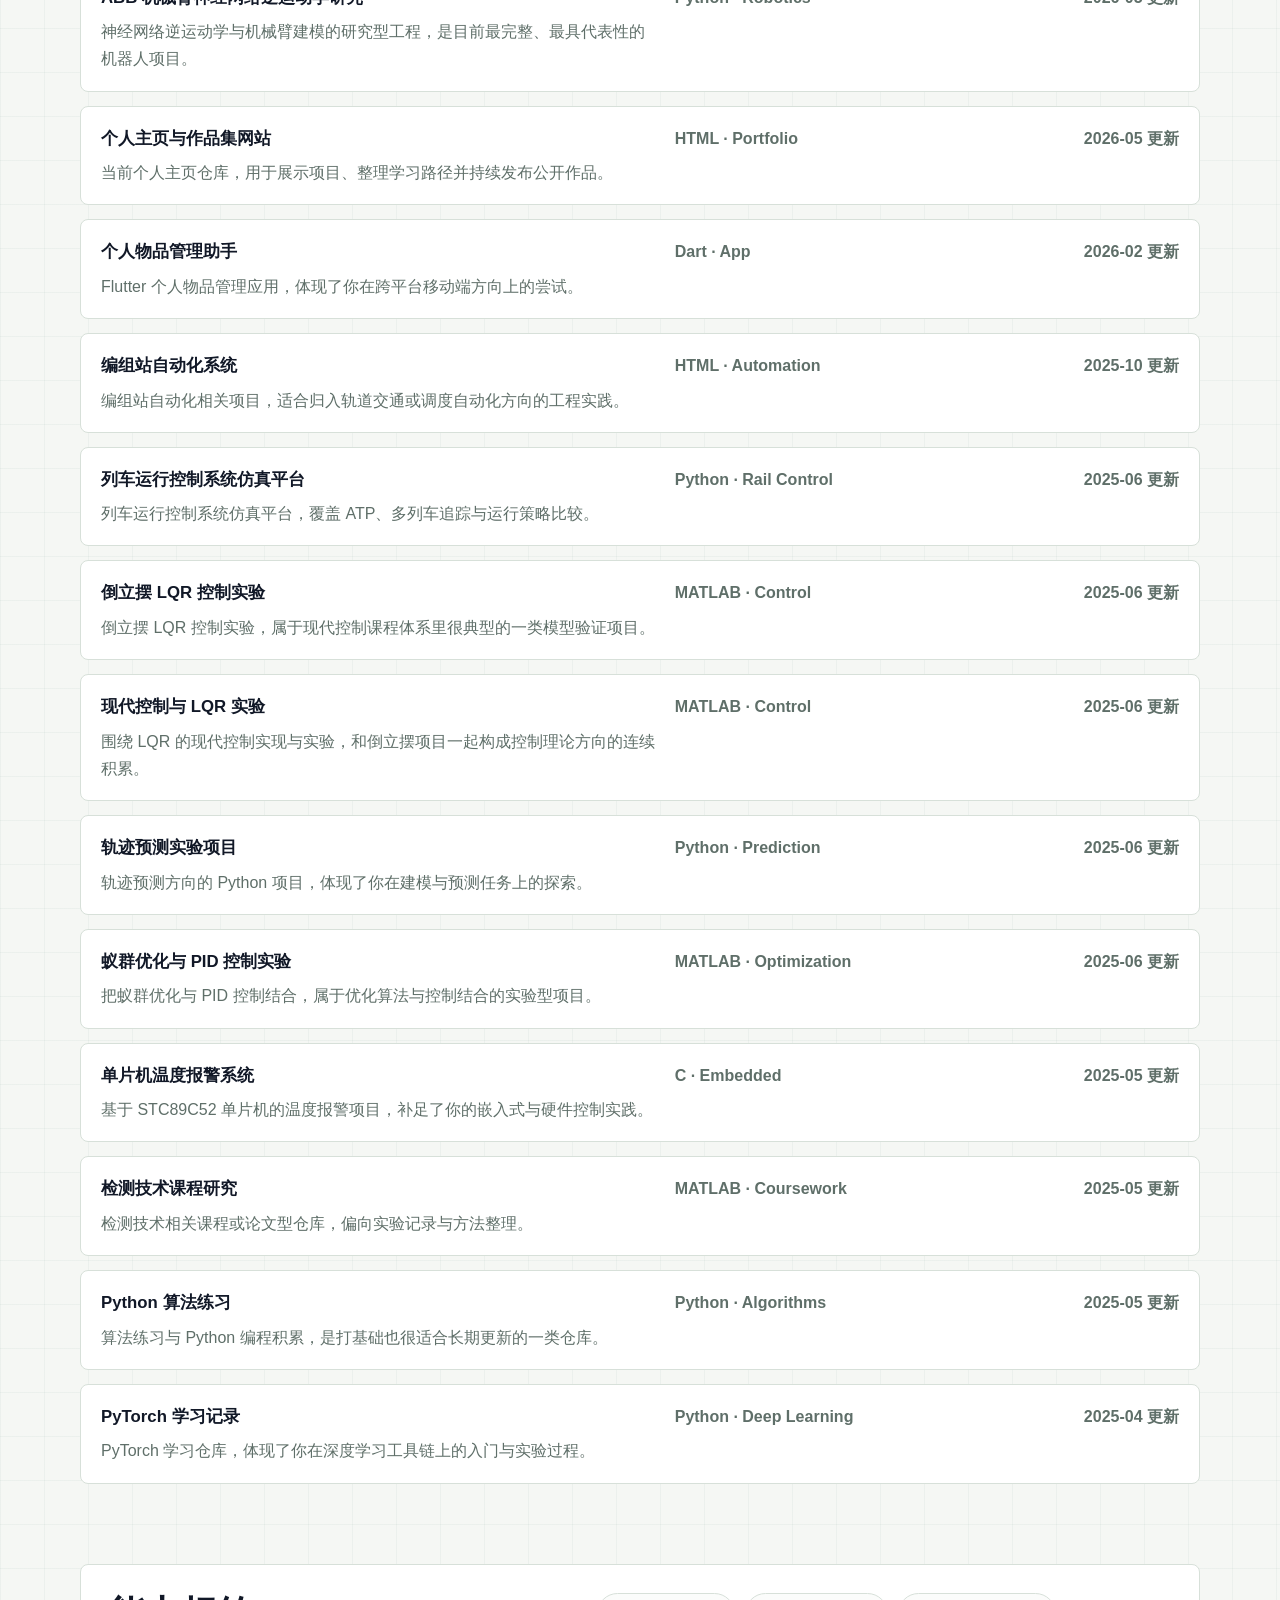
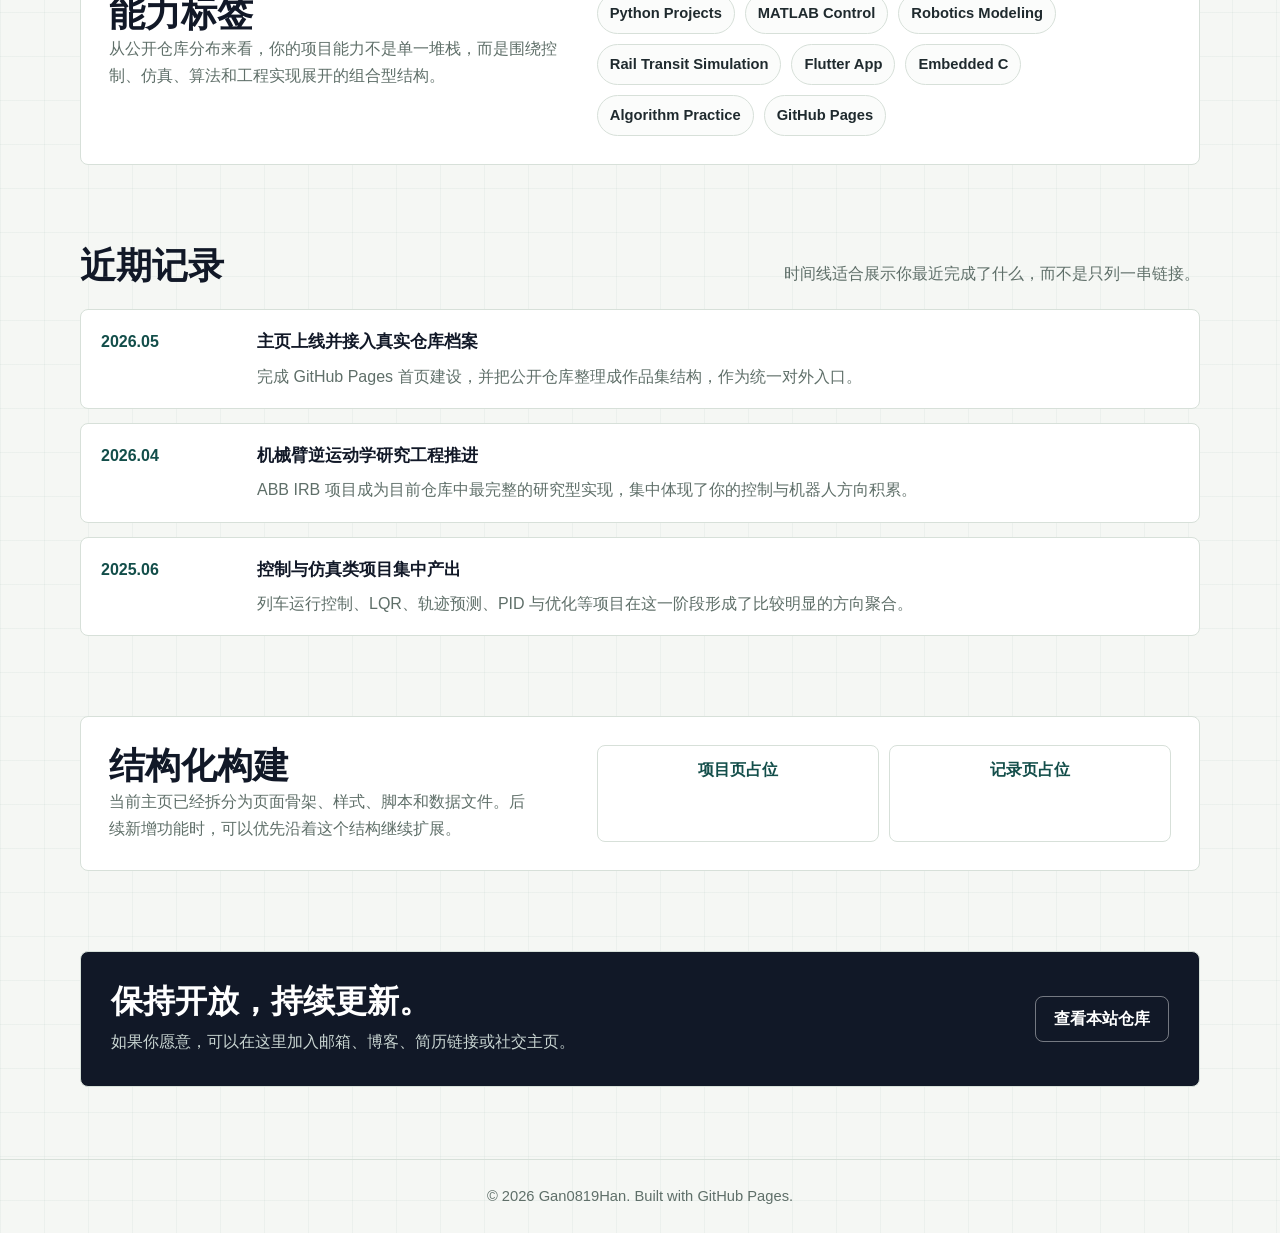
==== commit f7a833a1: "Restructure homepage into static site layout" ====
--- a/index.html
+++ b/index.html
@@ -5,594 +5,7 @@
   <meta name="viewport" content="width=device-width, initial-scale=1">
   <title>Gan0819Han | 个人主页</title>
   <meta name="description" content="Gan0819Han 的 GitHub Pages 个人主页，展示项目、学习记录和联系方式。">
-  <style>
-    :root {
-      color-scheme: light;
-      --bg: #f5f7f4;
-      --surface: #ffffff;
-      --surface-soft: #edf4ef;
-      --text: #1f2a2e;
-      --muted: #5f6f69;
-      --line: #d7e0d9;
-      --accent: #0f766e;
-      --accent-strong: #134e4a;
-      --ink: #111827;
-      --rust: #a44f2b;
-      --gold: #b7791f;
-      --shadow: 0 24px 70px rgba(23, 45, 38, 0.12);
-    }
-
-    * {
-      box-sizing: border-box;
-    }
-
-    html {
-      scroll-behavior: smooth;
-    }
-
-    body {
-      margin: 0;
-      color: var(--text);
-      background:
-        linear-gradient(90deg, rgba(19, 78, 74, 0.04) 1px, transparent 1px),
-        linear-gradient(180deg, rgba(19, 78, 74, 0.04) 1px, transparent 1px),
-        var(--bg);
-      background-size: 44px 44px;
-      font-family: "Segoe UI", "Microsoft YaHei", Arial, sans-serif;
-      line-height: 1.7;
-    }
-
-    a {
-      color: inherit;
-      text-decoration: none;
-    }
-
-    a:hover {
-      color: var(--accent-strong);
-    }
-
-    .wrap {
-      width: min(1120px, calc(100% - 36px));
-      margin: 0 auto;
-    }
-
-    .site-header {
-      position: sticky;
-      top: 0;
-      z-index: 10;
-      border-bottom: 1px solid rgba(215, 224, 217, 0.9);
-      background: rgba(245, 247, 244, 0.88);
-      backdrop-filter: blur(14px);
-    }
-
-    .nav {
-      min-height: 68px;
-      display: flex;
-      align-items: center;
-      justify-content: space-between;
-      gap: 24px;
-    }
-
-    .brand {
-      display: inline-flex;
-      align-items: center;
-      gap: 10px;
-      font-weight: 800;
-      color: var(--ink);
-    }
-
-    .brand-mark {
-      width: 32px;
-      height: 32px;
-      border: 1px solid var(--accent);
-      border-radius: 8px;
-      display: inline-grid;
-      place-items: center;
-      background: var(--surface);
-      color: var(--accent-strong);
-      font-size: 0.88rem;
-    }
-
-      .nav-links {
-        display: flex;
-        align-items: center;
-        gap: 22px;
-        color: var(--muted);
-      font-size: 0.95rem;
-      font-weight: 650;
-    }
-
-    .hero {
-      padding: 82px 0 64px;
-      display: grid;
-      grid-template-columns: minmax(0, 1.15fr) minmax(320px, 0.85fr);
-      gap: 48px;
-      align-items: center;
-    }
-
-    .eyebrow {
-      width: fit-content;
-      margin: 0 0 18px;
-      padding: 5px 12px;
-      border: 1px solid var(--line);
-      border-radius: 999px;
-      background: rgba(255, 255, 255, 0.72);
-      color: var(--accent-strong);
-      font-size: 0.92rem;
-      font-weight: 800;
-    }
-
-    h1,
-    h2,
-    h3,
-    p {
-      margin-top: 0;
-    }
-
-    h1 {
-      margin-bottom: 22px;
-      max-width: 760px;
-      color: var(--ink);
-      font-size: clamp(2.65rem, 7vw, 5.6rem);
-      line-height: 1.02;
-      letter-spacing: 0;
-    }
-
-    .lead {
-      margin-bottom: 30px;
-      max-width: 670px;
-      color: var(--muted);
-      font-size: 1.12rem;
-    }
-
-    .actions {
-      display: flex;
-      flex-wrap: wrap;
-      gap: 12px;
-      margin-bottom: 34px;
-    }
-
-    .button {
-      min-height: 46px;
-      padding: 0 18px;
-      border: 1px solid var(--accent);
-      border-radius: 8px;
-      display: inline-flex;
-      align-items: center;
-      justify-content: center;
-      gap: 8px;
-      background: var(--accent);
-      color: #ffffff;
-      font-weight: 800;
-    }
-
-    .button:hover {
-      color: #ffffff;
-      background: var(--accent-strong);
-      border-color: var(--accent-strong);
-    }
-
-    .button.secondary {
-      background: var(--surface);
-      color: var(--accent-strong);
-    }
-
-    .button.secondary:hover {
-      color: var(--accent-strong);
-      background: var(--surface-soft);
-    }
-
-    .quick-facts {
-      display: grid;
-      grid-template-columns: repeat(3, minmax(0, 1fr));
-      gap: 12px;
-      max-width: 700px;
-    }
-
-    .fact {
-      border: 1px solid var(--line);
-      border-radius: 8px;
-      padding: 14px;
-      background: rgba(255, 255, 255, 0.75);
-    }
-
-    .fact strong {
-      display: block;
-      color: var(--ink);
-      font-size: 1rem;
-      line-height: 1.25;
-    }
-
-    .fact span {
-      display: block;
-      margin-top: 4px;
-      color: var(--muted);
-      font-size: 0.9rem;
-    }
-
-    .profile-card {
-      border: 1px solid var(--line);
-      border-radius: 8px;
-      padding: 26px;
-      background: rgba(255, 255, 255, 0.86);
-      box-shadow: var(--shadow);
-    }
-
-    .avatar-row {
-      display: flex;
-      align-items: center;
-      gap: 16px;
-      margin-bottom: 24px;
-    }
-
-    .avatar {
-      width: 92px;
-      height: 92px;
-      border: 4px solid var(--surface-soft);
-      border-radius: 50%;
-      display: block;
-      object-fit: cover;
-      background: var(--surface-soft);
-    }
-
-    .profile-card h2 {
-      margin-bottom: 4px;
-      color: var(--ink);
-      font-size: 1.35rem;
-      line-height: 1.25;
-      letter-spacing: 0;
-    }
-
-    .profile-card p {
-      margin-bottom: 0;
-      color: var(--muted);
-    }
-
-    .status-list {
-      display: grid;
-      gap: 12px;
-      padding: 0;
-      margin: 0 0 24px;
-      list-style: none;
-    }
-
-    .status-list li {
-      border-left: 3px solid var(--accent);
-      padding-left: 12px;
-      color: var(--muted);
-    }
-
-    .status-list strong {
-      display: block;
-      color: var(--text);
-    }
-
-    .profile-links {
-      display: grid;
-      grid-template-columns: 1fr 1fr;
-      gap: 10px;
-    }
-
-    .profile-link {
-      border: 1px solid var(--line);
-      border-radius: 8px;
-      padding: 10px 12px;
-      background: var(--surface);
-      color: var(--accent-strong);
-      font-weight: 750;
-      text-align: center;
-    }
-
-    .section {
-      padding: 40px 0;
-    }
-
-    .section-head {
-      display: flex;
-      align-items: flex-end;
-      justify-content: space-between;
-      gap: 20px;
-      margin-bottom: 22px;
-    }
-
-    .section-title {
-      margin-bottom: 0;
-      color: var(--ink);
-      font-size: clamp(1.6rem, 3vw, 2.25rem);
-      line-height: 1.18;
-      letter-spacing: 0;
-    }
-
-    .section-note {
-      max-width: 430px;
-      margin-bottom: 0;
-      color: var(--muted);
-    }
-
-    .grid-3 {
-      display: grid;
-      grid-template-columns: repeat(3, minmax(0, 1fr));
-      gap: 16px;
-    }
-
-    .card {
-      border: 1px solid var(--line);
-      border-radius: 8px;
-      padding: 22px;
-      background: var(--surface);
-      min-height: 100%;
-    }
-
-    .card-label {
-      display: inline-flex;
-      margin-bottom: 18px;
-      padding: 3px 9px;
-      border-radius: 999px;
-      background: var(--surface-soft);
-      color: var(--accent-strong);
-      font-size: 0.84rem;
-      font-weight: 800;
-    }
-
-    .card h3 {
-      margin-bottom: 10px;
-      color: var(--ink);
-      font-size: 1.15rem;
-      line-height: 1.3;
-    }
-
-    .card p {
-      margin-bottom: 0;
-      color: var(--muted);
-    }
-
-    .project-meta {
-      display: flex;
-      flex-wrap: wrap;
-      gap: 8px;
-      margin: 14px 0 18px;
-    }
-
-    .meta-pill {
-      border: 1px solid var(--line);
-      border-radius: 999px;
-      padding: 4px 10px;
-      background: #fbfcfb;
-      color: var(--accent-strong);
-      font-size: 0.82rem;
-      font-weight: 700;
-    }
-
-    .text-link {
-      display: inline-flex;
-      margin-top: 16px;
-      color: var(--accent-strong);
-      font-weight: 800;
-    }
-
-    .card.accent-rust {
-      border-top: 4px solid var(--rust);
-    }
-
-    .card.accent-gold {
-      border-top: 4px solid var(--gold);
-    }
-
-    .card.accent-teal {
-      border-top: 4px solid var(--accent);
-    }
-
-    .skill-panel {
-      display: grid;
-      grid-template-columns: 0.9fr 1.1fr;
-      gap: 18px;
-      border: 1px solid var(--line);
-      border-radius: 8px;
-      padding: 28px;
-      background: var(--surface);
-    }
-
-    .skill-panel p {
-      margin-bottom: 0;
-      color: var(--muted);
-    }
-
-    .tags {
-      display: flex;
-      flex-wrap: wrap;
-      gap: 10px;
-      align-content: start;
-    }
-
-    .tag {
-      border: 1px solid var(--line);
-      border-radius: 999px;
-      padding: 7px 12px;
-      background: #fbfcfb;
-      color: var(--text);
-      font-size: 0.92rem;
-      font-weight: 700;
-    }
-
-    .timeline {
-      display: grid;
-      gap: 14px;
-    }
-
-    .timeline-item {
-      border: 1px solid var(--line);
-      border-radius: 8px;
-      padding: 18px 20px;
-      display: grid;
-      grid-template-columns: 138px 1fr;
-      gap: 18px;
-      background: var(--surface);
-    }
-
-    .timeline-item time {
-      color: var(--accent-strong);
-      font-weight: 850;
-    }
-
-    .timeline-item h3 {
-      margin-bottom: 6px;
-      color: var(--ink);
-      font-size: 1.05rem;
-    }
-
-    .timeline-item p {
-      margin-bottom: 0;
-      color: var(--muted);
-    }
-
-    .repo-list {
-      display: grid;
-      gap: 14px;
-    }
-
-    .repo-row {
-      border: 1px solid var(--line);
-      border-radius: 8px;
-      padding: 18px 20px;
-      display: grid;
-      grid-template-columns: minmax(0, 1.2fr) minmax(180px, 0.6fr) minmax(130px, 0.45fr);
-      gap: 18px;
-      align-items: start;
-      background: var(--surface);
-    }
-
-    .repo-row h3 {
-      margin-bottom: 6px;
-      color: var(--ink);
-      font-size: 1.05rem;
-    }
-
-    .repo-row p,
-    .repo-side,
-    .repo-time {
-      margin-bottom: 0;
-      color: var(--muted);
-    }
-
-    .repo-side {
-      font-weight: 700;
-    }
-
-    .repo-time {
-      text-align: right;
-      font-weight: 700;
-      color: var(--accent-strong);
-    }
-
-    .contact {
-      margin: 40px 0 72px;
-      border: 1px solid var(--line);
-      border-radius: 8px;
-      padding: 30px;
-      display: grid;
-      grid-template-columns: 1fr auto;
-      gap: 24px;
-      align-items: center;
-      background: var(--ink);
-      color: #ffffff;
-    }
-
-    .contact h2 {
-      margin-bottom: 8px;
-      font-size: clamp(1.45rem, 3vw, 2rem);
-      line-height: 1.2;
-      letter-spacing: 0;
-    }
-
-    .contact p {
-      margin-bottom: 0;
-      color: #c9d5d2;
-    }
-
-    .contact .button.secondary {
-      border-color: rgba(255, 255, 255, 0.42);
-      background: transparent;
-      color: #ffffff;
-    }
-
-    .contact .button.secondary:hover {
-      border-color: #ffffff;
-      background: rgba(255, 255, 255, 0.1);
-      color: #ffffff;
-    }
-
-    .site-footer {
-      border-top: 1px solid var(--line);
-      padding: 24px 0;
-      color: var(--muted);
-      text-align: center;
-      font-size: 0.92rem;
-    }
-
-    @media (max-width: 860px) {
-      .hero,
-      .skill-panel,
-      .contact {
-        grid-template-columns: 1fr;
-      }
-
-      .quick-facts,
-      .grid-3 {
-        grid-template-columns: 1fr;
-      }
-
-      .section-head {
-        align-items: flex-start;
-        flex-direction: column;
-      }
-
-      .timeline-item {
-        grid-template-columns: 1fr;
-        gap: 4px;
-      }
-
-      .repo-row {
-        grid-template-columns: 1fr;
-        gap: 8px;
-      }
-
-      .repo-time {
-        text-align: left;
-      }
-    }
-
-    @media (max-width: 620px) {
-      .wrap {
-        width: min(100% - 28px, 1120px);
-      }
-
-      .nav {
-        align-items: flex-start;
-        flex-direction: column;
-        padding: 14px 0;
-      }
-
-      .nav-links {
-        width: 100%;
-        justify-content: space-between;
-        gap: 10px;
-      }
-
-      .hero {
-        padding: 48px 0 36px;
-      }
-
-      .profile-card,
-      .skill-panel,
-      .contact {
-        padding: 22px;
-      }
-
-      .profile-links {
-        grid-template-columns: 1fr;
-      }
-    }
-  </style>
+  <link rel="stylesheet" href="assets/css/main.css">
 </head>
 <body>
   <header class="site-header">
@@ -622,6 +35,7 @@
         <div class="actions">
           <a class="button" href="https://github.com/Gan0819Han">访问 GitHub</a>
           <a class="button secondary" href="#work">查看作品</a>
+          <a class="button secondary" href="pages/projects.html">扩展页面</a>
         </div>
         <div class="quick-facts" aria-label="主页概览">
           <div class="fact">
@@ -673,41 +87,7 @@
         <h2 class="section-title">精选作品</h2>
         <p class="section-note">基于你的公开仓库列表，这里先挑出最能代表当前方向的三个项目：研究型机械臂工程、移动端工具应用和控制系统仿真。</p>
       </div>
-      <div class="grid-3">
-        <article class="card accent-teal">
-          <span class="card-label">Robotics Research</span>
-          <h3>ABB 机械臂神经网络逆运动学研究</h3>
-          <p>围绕 ABB IRB 1200 机械臂构建神经网络逆运动学工程，覆盖运动学建模、数据生成、子空间划分、候选生成、数值修正和可视化验证。</p>
-          <div class="project-meta">
-            <span class="meta-pill">Python</span>
-            <span class="meta-pill">1 Star</span>
-            <span class="meta-pill">Updated 2026-05</span>
-          </div>
-          <a class="text-link" href="https://github.com/Gan0819Han/ABB_IRB_1200_7-0.7_ARM_Control">查看仓库</a>
-        </article>
-        <article class="card accent-rust">
-          <span class="card-label">Mobile App</span>
-          <h3>个人物品管理助手</h3>
-          <p>基于 Flutter 的个人物品管理助手，聚焦物品记录、分类与日常管理，是你仓库里很适合放在首页的应用型项目。</p>
-          <div class="project-meta">
-            <span class="meta-pill">Dart</span>
-            <span class="meta-pill">Flutter</span>
-            <span class="meta-pill">Updated 2026-02</span>
-          </div>
-          <a class="text-link" href="https://github.com/Gan0819Han/Personal_Item_Manager">查看仓库</a>
-        </article>
-        <article class="card accent-gold">
-          <span class="card-label">Control Simulation</span>
-          <h3>列车运行控制系统仿真平台</h3>
-          <p>一个基于 Python 的列车运行控制系统仿真平台，覆盖 ATP 场景、多列车追踪控制、策略对比和结果可视化。</p>
-          <div class="project-meta">
-            <span class="meta-pill">Python</span>
-            <span class="meta-pill">Simulation</span>
-            <span class="meta-pill">Updated 2025-06</span>
-          </div>
-          <a class="text-link" href="https://github.com/Gan0819Han/Train_operation_control_system">查看仓库</a>
-        </article>
-      </div>
+      <div class="grid-3" id="featured-projects"></div>
     </section>
 
     <section class="section wrap" id="repos">
@@ -715,112 +95,7 @@
         <h2 class="section-title">仓库总览</h2>
         <p class="section-note">从公开仓库的命名、语言和更新时间来看，你的作品大致可以分成机器人控制、现代控制、算法练习、应用开发和嵌入式实现几条线。</p>
       </div>
-      <div class="repo-list">
-        <article class="repo-row">
-          <div>
-            <h3><a href="https://github.com/Gan0819Han/ABB_IRB_1200_7-0.7_ARM_Control">ABB 机械臂神经网络逆运动学研究</a></h3>
-            <p>神经网络逆运动学与机械臂建模的研究型工程，是目前最完整、最具代表性的机器人项目。</p>
-          </div>
-          <p class="repo-side">Python · Robotics</p>
-          <p class="repo-time">2026-05 更新</p>
-        </article>
-        <article class="repo-row">
-          <div>
-            <h3><a href="https://github.com/Gan0819Han/Gan0819Han.github.io">个人主页与作品集网站</a></h3>
-            <p>当前个人主页仓库，用于展示项目、整理学习路径并持续发布公开作品。</p>
-          </div>
-          <p class="repo-side">HTML · Portfolio</p>
-          <p class="repo-time">2026-05 更新</p>
-        </article>
-        <article class="repo-row">
-          <div>
-            <h3><a href="https://github.com/Gan0819Han/Personal_Item_Manager">个人物品管理助手</a></h3>
-            <p>Flutter 个人物品管理应用，体现了你在跨平台移动端方向上的尝试。</p>
-          </div>
-          <p class="repo-side">Dart · App</p>
-          <p class="repo-time">2026-02 更新</p>
-        </article>
-        <article class="repo-row">
-          <div>
-            <h3><a href="https://github.com/Gan0819Han/Marshalling_Station_Automation">编组站自动化系统</a></h3>
-            <p>编组站自动化相关项目，适合归入轨道交通或调度自动化方向的工程实践。</p>
-          </div>
-          <p class="repo-side">HTML · Automation</p>
-          <p class="repo-time">2025-10 更新</p>
-        </article>
-        <article class="repo-row">
-          <div>
-            <h3><a href="https://github.com/Gan0819Han/Train_operation_control_system">列车运行控制系统仿真平台</a></h3>
-            <p>列车运行控制系统仿真平台，覆盖 ATP、多列车追踪与运行策略比较。</p>
-          </div>
-          <p class="repo-side">Python · Rail Control</p>
-          <p class="repo-time">2025-06 更新</p>
-        </article>
-        <article class="repo-row">
-          <div>
-            <h3><a href="https://github.com/Gan0819Han/Inverted_Pendulum_LQR">倒立摆 LQR 控制实验</a></h3>
-            <p>倒立摆 LQR 控制实验，属于现代控制课程体系里很典型的一类模型验证项目。</p>
-          </div>
-          <p class="repo-side">MATLAB · Control</p>
-          <p class="repo-time">2025-06 更新</p>
-        </article>
-        <article class="repo-row">
-          <div>
-            <h3><a href="https://github.com/Gan0819Han/Modern_Control_with_LQR">现代控制与 LQR 实验</a></h3>
-            <p>围绕 LQR 的现代控制实现与实验，和倒立摆项目一起构成控制理论方向的连续积累。</p>
-          </div>
-          <p class="repo-side">MATLAB · Control</p>
-          <p class="repo-time">2025-06 更新</p>
-        </article>
-        <article class="repo-row">
-          <div>
-            <h3><a href="https://github.com/Gan0819Han/Trajectory_Predict">轨迹预测实验项目</a></h3>
-            <p>轨迹预测方向的 Python 项目，体现了你在建模与预测任务上的探索。</p>
-          </div>
-          <p class="repo-side">Python · Prediction</p>
-          <p class="repo-time">2025-06 更新</p>
-        </article>
-        <article class="repo-row">
-          <div>
-            <h3><a href="https://github.com/Gan0819Han/ACO_with_PIDcontrol">蚁群优化与 PID 控制实验</a></h3>
-            <p>把蚁群优化与 PID 控制结合，属于优化算法与控制结合的实验型项目。</p>
-          </div>
-          <p class="repo-side">MATLAB · Optimization</p>
-          <p class="repo-time">2025-06 更新</p>
-        </article>
-        <article class="repo-row">
-          <div>
-            <h3><a href="https://github.com/Gan0819Han/STC89C52_Temperature_Alarm">单片机温度报警系统</a></h3>
-            <p>基于 STC89C52 单片机的温度报警项目，补足了你的嵌入式与硬件控制实践。</p>
-          </div>
-          <p class="repo-side">C · Embedded</p>
-          <p class="repo-time">2025-05 更新</p>
-        </article>
-        <article class="repo-row">
-          <div>
-            <h3><a href="https://github.com/Gan0819Han/Detect_Tech_paper">检测技术课程研究</a></h3>
-            <p>检测技术相关课程或论文型仓库，偏向实验记录与方法整理。</p>
-          </div>
-          <p class="repo-side">MATLAB · Coursework</p>
-          <p class="repo-time">2025-05 更新</p>
-        </article>
-        <article class="repo-row">
-          <div>
-            <h3><a href="https://github.com/Gan0819Han/Python_Algorithm">Python 算法练习</a></h3>
-            <p>算法练习与 Python 编程积累，是打基础也很适合长期更新的一类仓库。</p>
-          </div>
-          <p class="repo-side">Python · Algorithms</p>
-          <p class="repo-time">2025-05 更新</p>
-        </article>
-        <article class="repo-row">
-          <div>
-            <h3><a href="https://github.com/Gan0819Han/Pytorch_Learning">PyTorch 学习记录</a></h3>
-            <p>PyTorch 学习仓库，体现了你在深度学习工具链上的入门与实验过程。</p>
-          </div>
-          <p class="repo-side">Python · Deep Learning</p>
-          <p class="repo-time">2025-04 更新</p>
-        </article>
-      </div>
+      <div class="repo-list" id="repo-overview"></div>
     </section>
 
     <section class="section wrap" id="skills">
@@ -874,6 +149,19 @@
       </div>
     </section>
 
+    <section class="section wrap">
+      <div class="structure-panel">
+        <div>
+          <h2 class="section-title">结构化构建</h2>
+          <p class="section-note">当前主页已经拆分为页面骨架、样式、脚本和数据文件。后续新增功能时，可以优先沿着这个结构继续扩展。</p>
+        </div>
+        <div class="structure-links">
+          <a class="profile-link" href="pages/projects.html">项目页占位</a>
+          <a class="profile-link" href="pages/notes.html">记录页占位</a>
+        </div>
+      </div>
+    </section>
+
     <section class="contact wrap" id="contact">
       <div>
         <h2>保持开放，持续更新。</h2>
@@ -884,7 +172,10 @@
   </main>
 
   <footer class="site-footer">
-    <span>© 2026 Gan0819Han. Built with GitHub Pages.</span>
+    <span>© <span id="current-year">2026</span> Gan0819Han. Built with GitHub Pages.</span>
   </footer>
+
+  <script src="data/site-data.js"></script>
+  <script src="assets/js/main.js"></script>
 </body>
 </html>
--- a/assets/css/main.css
+++ b/assets/css/main.css
@@ -0,0 +1,587 @@
+:root {
+  color-scheme: light;
+  --bg: #f5f7f4;
+  --surface: #ffffff;
+  --surface-soft: #edf4ef;
+  --text: #1f2a2e;
+  --muted: #5f6f69;
+  --line: #d7e0d9;
+  --accent: #0f766e;
+  --accent-strong: #134e4a;
+  --ink: #111827;
+  --rust: #a44f2b;
+  --gold: #b7791f;
+  --shadow: 0 24px 70px rgba(23, 45, 38, 0.12);
+}
+
+* {
+  box-sizing: border-box;
+}
+
+html {
+  scroll-behavior: smooth;
+}
+
+body {
+  margin: 0;
+  color: var(--text);
+  background:
+    linear-gradient(90deg, rgba(19, 78, 74, 0.04) 1px, transparent 1px),
+    linear-gradient(180deg, rgba(19, 78, 74, 0.04) 1px, transparent 1px),
+    var(--bg);
+  background-size: 44px 44px;
+  font-family: "Trebuchet MS", "Microsoft YaHei", "PingFang SC", sans-serif;
+  line-height: 1.7;
+}
+
+a {
+  color: inherit;
+  text-decoration: none;
+}
+
+a:hover {
+  color: var(--accent-strong);
+}
+
+.wrap {
+  width: min(1120px, calc(100% - 36px));
+  margin: 0 auto;
+}
+
+.site-header {
+  position: sticky;
+  top: 0;
+  z-index: 10;
+  border-bottom: 1px solid rgba(215, 224, 217, 0.9);
+  background: rgba(245, 247, 244, 0.88);
+  backdrop-filter: blur(14px);
+}
+
+.nav {
+  min-height: 68px;
+  display: flex;
+  align-items: center;
+  justify-content: space-between;
+  gap: 24px;
+}
+
+.brand {
+  display: inline-flex;
+  align-items: center;
+  gap: 10px;
+  font-weight: 800;
+  color: var(--ink);
+}
+
+.brand-mark {
+  width: 32px;
+  height: 32px;
+  border: 1px solid var(--accent);
+  border-radius: 8px;
+  display: inline-grid;
+  place-items: center;
+  background: var(--surface);
+  color: var(--accent-strong);
+  font-size: 0.88rem;
+}
+
+.nav-links {
+  display: flex;
+  align-items: center;
+  gap: 22px;
+  color: var(--muted);
+  font-size: 0.95rem;
+  font-weight: 650;
+}
+
+.hero {
+  padding: 82px 0 64px;
+  display: grid;
+  grid-template-columns: minmax(0, 1.15fr) minmax(320px, 0.85fr);
+  gap: 48px;
+  align-items: center;
+}
+
+.eyebrow {
+  width: fit-content;
+  margin: 0 0 18px;
+  padding: 5px 12px;
+  border: 1px solid var(--line);
+  border-radius: 999px;
+  background: rgba(255, 255, 255, 0.72);
+  color: var(--accent-strong);
+  font-size: 0.92rem;
+  font-weight: 800;
+}
+
+h1,
+h2,
+h3,
+p {
+  margin-top: 0;
+}
+
+h1 {
+  margin-bottom: 22px;
+  max-width: 760px;
+  color: var(--ink);
+  font-size: clamp(2.65rem, 7vw, 5.6rem);
+  line-height: 1.02;
+  letter-spacing: 0;
+}
+
+.lead {
+  margin-bottom: 30px;
+  max-width: 670px;
+  color: var(--muted);
+  font-size: 1.12rem;
+}
+
+.actions {
+  display: flex;
+  flex-wrap: wrap;
+  gap: 12px;
+  margin-bottom: 34px;
+}
+
+.button {
+  min-height: 46px;
+  padding: 0 18px;
+  border: 1px solid var(--accent);
+  border-radius: 8px;
+  display: inline-flex;
+  align-items: center;
+  justify-content: center;
+  gap: 8px;
+  background: var(--accent);
+  color: #ffffff;
+  font-weight: 800;
+}
+
+.button:hover {
+  color: #ffffff;
+  background: var(--accent-strong);
+  border-color: var(--accent-strong);
+}
+
+.button.secondary {
+  background: var(--surface);
+  color: var(--accent-strong);
+}
+
+.button.secondary:hover {
+  color: var(--accent-strong);
+  background: var(--surface-soft);
+}
+
+.quick-facts {
+  display: grid;
+  grid-template-columns: repeat(3, minmax(0, 1fr));
+  gap: 12px;
+  max-width: 700px;
+}
+
+.fact,
+.profile-card,
+.card,
+.skill-panel,
+.repo-row,
+.timeline-item,
+.structure-panel {
+  border: 1px solid var(--line);
+  border-radius: 8px;
+  background: var(--surface);
+}
+
+.fact {
+  padding: 14px;
+  background: rgba(255, 255, 255, 0.75);
+}
+
+.fact strong {
+  display: block;
+  color: var(--ink);
+  font-size: 1rem;
+  line-height: 1.25;
+}
+
+.fact span {
+  display: block;
+  margin-top: 4px;
+  color: var(--muted);
+  font-size: 0.9rem;
+}
+
+.profile-card {
+  padding: 26px;
+  background: rgba(255, 255, 255, 0.86);
+  box-shadow: var(--shadow);
+}
+
+.avatar-row {
+  display: flex;
+  align-items: center;
+  gap: 16px;
+  margin-bottom: 24px;
+}
+
+.avatar {
+  width: 92px;
+  height: 92px;
+  border: 4px solid var(--surface-soft);
+  border-radius: 50%;
+  display: block;
+  object-fit: cover;
+  background: var(--surface-soft);
+}
+
+.profile-card h2 {
+  margin-bottom: 4px;
+  color: var(--ink);
+  font-size: 1.35rem;
+  line-height: 1.25;
+  letter-spacing: 0;
+}
+
+.profile-card p {
+  margin-bottom: 0;
+  color: var(--muted);
+}
+
+.status-list {
+  display: grid;
+  gap: 12px;
+  padding: 0;
+  margin: 0 0 24px;
+  list-style: none;
+}
+
+.status-list li {
+  border-left: 3px solid var(--accent);
+  padding-left: 12px;
+  color: var(--muted);
+}
+
+.status-list strong {
+  display: block;
+  color: var(--text);
+}
+
+.profile-links,
+.structure-links {
+  display: grid;
+  grid-template-columns: 1fr 1fr;
+  gap: 10px;
+}
+
+.profile-link {
+  border: 1px solid var(--line);
+  border-radius: 8px;
+  padding: 10px 12px;
+  background: var(--surface);
+  color: var(--accent-strong);
+  font-weight: 750;
+  text-align: center;
+}
+
+.section {
+  padding: 40px 0;
+}
+
+.section-head {
+  display: flex;
+  align-items: flex-end;
+  justify-content: space-between;
+  gap: 20px;
+  margin-bottom: 22px;
+}
+
+.section-title {
+  margin-bottom: 0;
+  color: var(--ink);
+  font-size: clamp(1.6rem, 3vw, 2.25rem);
+  line-height: 1.18;
+  letter-spacing: 0;
+}
+
+.section-note {
+  max-width: 430px;
+  margin-bottom: 0;
+  color: var(--muted);
+}
+
+.grid-3 {
+  display: grid;
+  grid-template-columns: repeat(3, minmax(0, 1fr));
+  gap: 16px;
+}
+
+.card {
+  padding: 22px;
+  min-height: 100%;
+}
+
+.card-label {
+  display: inline-flex;
+  margin-bottom: 18px;
+  padding: 3px 9px;
+  border-radius: 999px;
+  background: var(--surface-soft);
+  color: var(--accent-strong);
+  font-size: 0.84rem;
+  font-weight: 800;
+}
+
+.card h3 {
+  margin-bottom: 10px;
+  color: var(--ink);
+  font-size: 1.15rem;
+  line-height: 1.3;
+}
+
+.card p {
+  margin-bottom: 0;
+  color: var(--muted);
+}
+
+.project-meta,
+.tags {
+  display: flex;
+  flex-wrap: wrap;
+}
+
+.project-meta {
+  gap: 8px;
+  margin: 14px 0 18px;
+}
+
+.meta-pill,
+.tag {
+  border: 1px solid var(--line);
+  border-radius: 999px;
+  background: #fbfcfb;
+  font-weight: 700;
+}
+
+.meta-pill {
+  padding: 4px 10px;
+  color: var(--accent-strong);
+  font-size: 0.82rem;
+}
+
+.text-link {
+  display: inline-flex;
+  margin-top: 16px;
+  color: var(--accent-strong);
+  font-weight: 800;
+}
+
+.card.accent-rust {
+  border-top: 4px solid var(--rust);
+}
+
+.card.accent-gold {
+  border-top: 4px solid var(--gold);
+}
+
+.card.accent-teal {
+  border-top: 4px solid var(--accent);
+}
+
+.skill-panel,
+.structure-panel {
+  display: grid;
+  grid-template-columns: 0.9fr 1.1fr;
+  gap: 18px;
+  padding: 28px;
+}
+
+.skill-panel p,
+.structure-panel p {
+  margin-bottom: 0;
+  color: var(--muted);
+}
+
+.tags {
+  gap: 10px;
+  align-content: start;
+}
+
+.tag {
+  padding: 7px 12px;
+  color: var(--text);
+  font-size: 0.92rem;
+}
+
+.timeline,
+.repo-list {
+  display: grid;
+  gap: 14px;
+}
+
+.timeline-item {
+  padding: 18px 20px;
+  display: grid;
+  grid-template-columns: 138px 1fr;
+  gap: 18px;
+}
+
+.timeline-item time {
+  color: var(--accent-strong);
+  font-weight: 850;
+}
+
+.timeline-item h3,
+.repo-row h3 {
+  margin-bottom: 6px;
+  color: var(--ink);
+  font-size: 1.05rem;
+}
+
+.timeline-item p,
+.repo-row p,
+.repo-side,
+.repo-time {
+  margin-bottom: 0;
+  color: var(--muted);
+}
+
+.repo-row {
+  padding: 18px 20px;
+  display: grid;
+  grid-template-columns: minmax(0, 1.2fr) minmax(180px, 0.6fr) minmax(130px, 0.45fr);
+  gap: 18px;
+  align-items: start;
+}
+
+.repo-side {
+  font-weight: 700;
+}
+
+.repo-time {
+  text-align: right;
+  font-weight: 700;
+  color: var(--accent-strong);
+}
+
+.contact {
+  margin: 40px auto 72px;
+  border: 1px solid var(--line);
+  border-radius: 8px;
+  padding: 30px;
+  display: grid;
+  grid-template-columns: 1fr auto;
+  gap: 24px;
+  align-items: center;
+  background: var(--ink);
+  color: #ffffff;
+}
+
+.contact h2 {
+  margin-bottom: 8px;
+  font-size: clamp(1.45rem, 3vw, 2rem);
+  line-height: 1.2;
+  letter-spacing: 0;
+}
+
+.contact p {
+  margin-bottom: 0;
+  color: #c9d5d2;
+}
+
+.contact .button.secondary {
+  border-color: rgba(255, 255, 255, 0.42);
+  background: transparent;
+  color: #ffffff;
+}
+
+.contact .button.secondary:hover {
+  border-color: #ffffff;
+  background: rgba(255, 255, 255, 0.1);
+  color: #ffffff;
+}
+
+.site-footer {
+  border-top: 1px solid var(--line);
+  padding: 24px 0;
+  color: var(--muted);
+  text-align: center;
+  font-size: 0.92rem;
+}
+
+.page-shell {
+  min-height: 100vh;
+}
+
+.page-hero {
+  padding: 72px 0 32px;
+}
+
+.page-hero p {
+  max-width: 680px;
+  color: var(--muted);
+}
+
+.placeholder-card {
+  padding: 24px;
+}
+
+@media (max-width: 860px) {
+  .hero,
+  .skill-panel,
+  .structure-panel,
+  .contact {
+    grid-template-columns: 1fr;
+  }
+
+  .quick-facts,
+  .grid-3,
+  .profile-links,
+  .structure-links {
+    grid-template-columns: 1fr;
+  }
+
+  .section-head {
+    align-items: flex-start;
+    flex-direction: column;
+  }
+
+  .timeline-item,
+  .repo-row {
+    grid-template-columns: 1fr;
+    gap: 8px;
+  }
+
+  .repo-time {
+    text-align: left;
+  }
+}
+
+@media (max-width: 620px) {
+  .wrap {
+    width: min(100% - 28px, 1120px);
+  }
+
+  .nav {
+    align-items: flex-start;
+    flex-direction: column;
+    padding: 14px 0;
+  }
+
+  .nav-links {
+    width: 100%;
+    justify-content: space-between;
+    gap: 10px;
+  }
+
+  .hero {
+    padding: 48px 0 36px;
+  }
+
+  .profile-card,
+  .skill-panel,
+  .structure-panel,
+  .contact {
+    padding: 22px;
+  }
+}
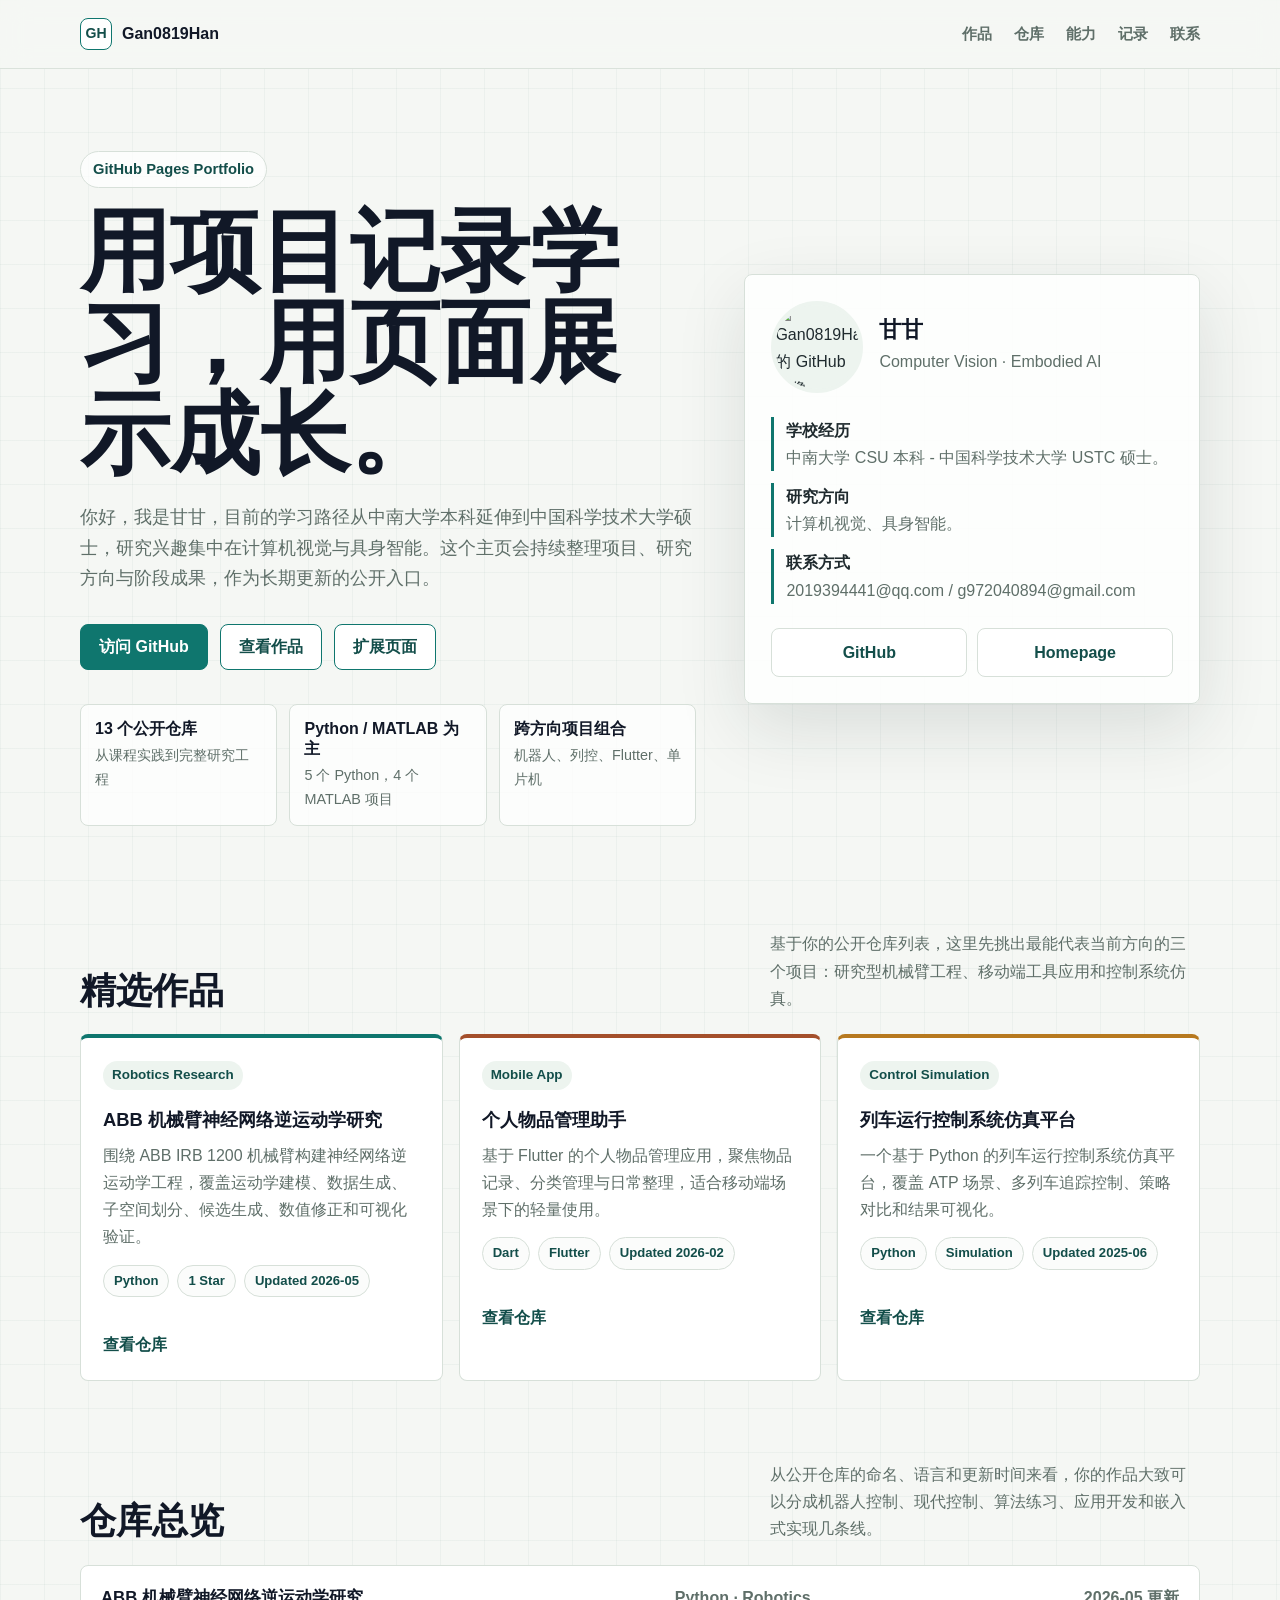
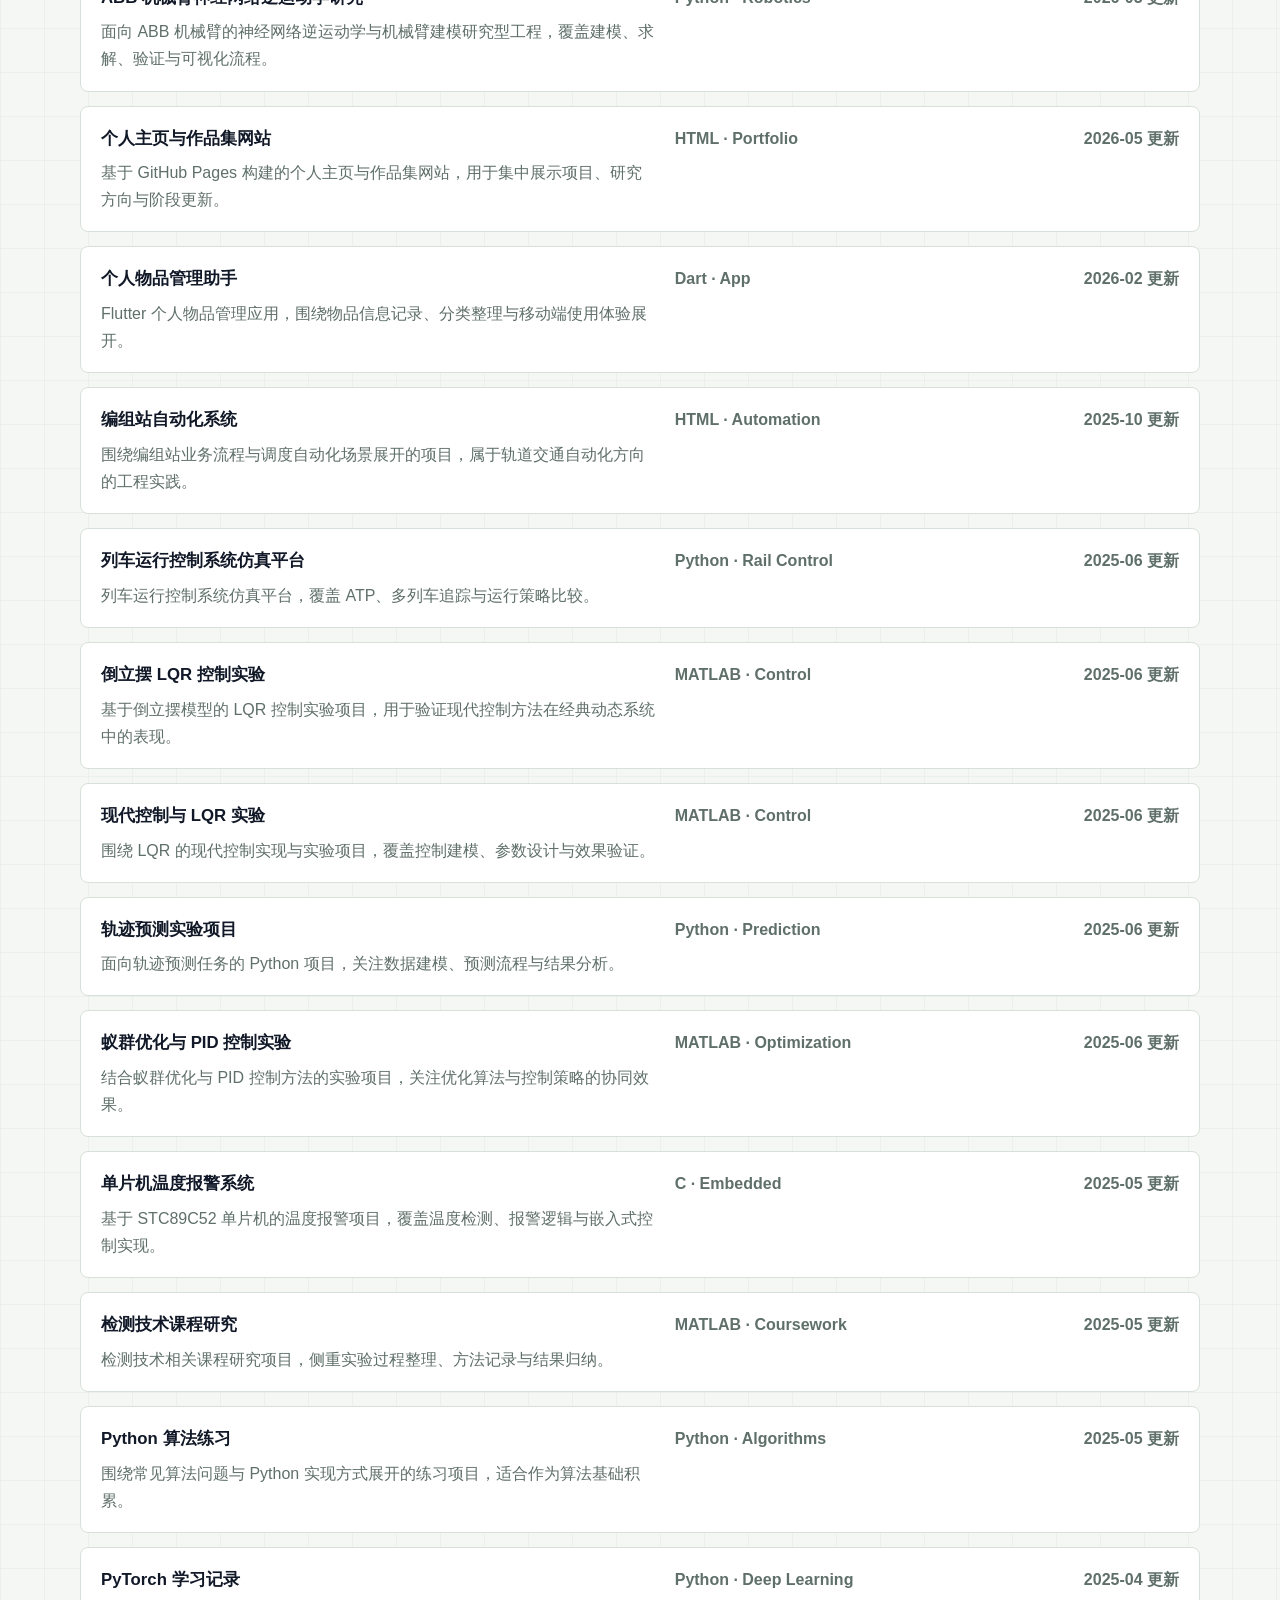
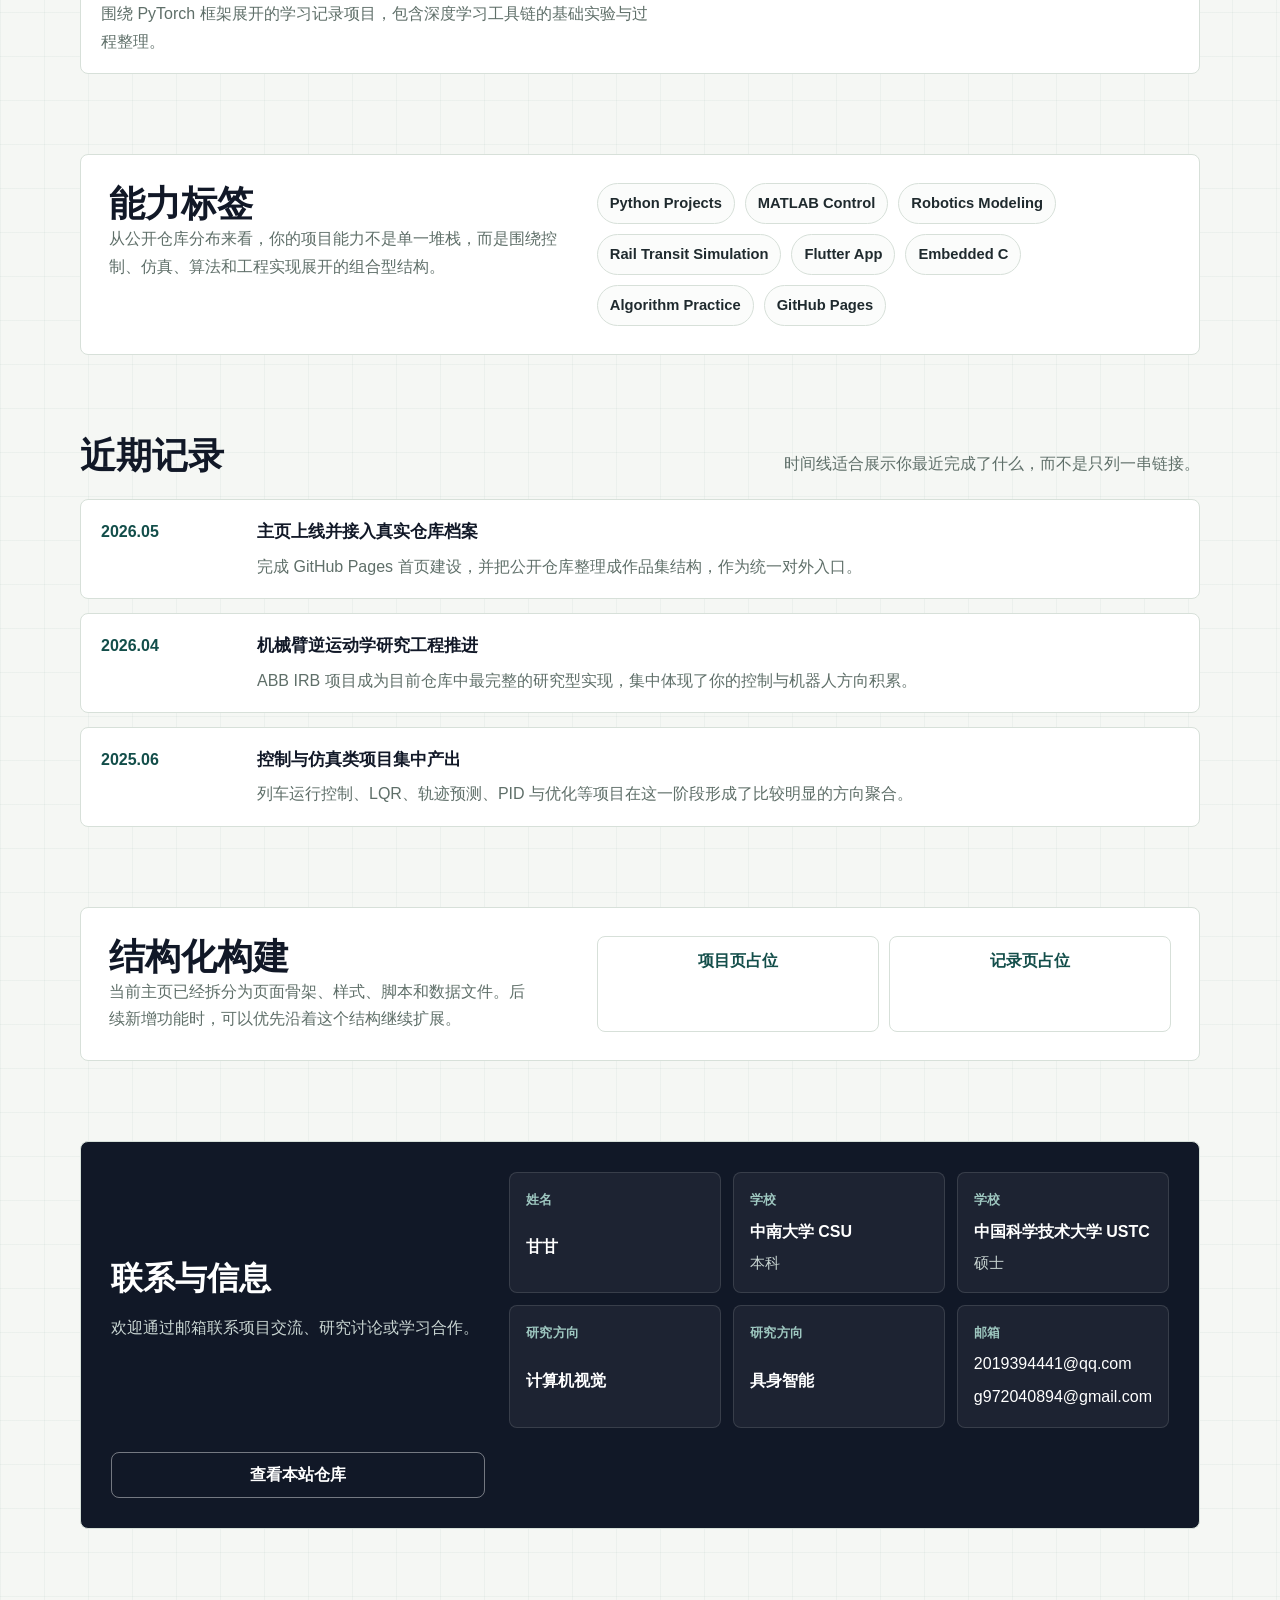
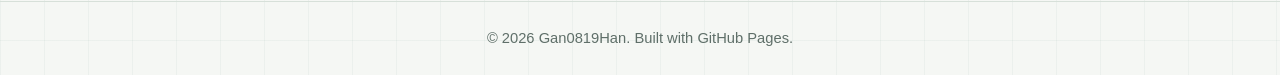
==== commit 4d8c496d: "Add profile details and refine project copy" ====
--- a/index.html
+++ b/index.html
@@ -30,7 +30,7 @@
         <p class="eyebrow">GitHub Pages Portfolio</p>
         <h1>用项目记录学习，用页面展示成长。</h1>
         <p class="lead">
-          你好，我是 Gan0819Han。我的公开仓库主要分布在机器人控制、控制系统仿真、算法练习、嵌入式开发和个人工具应用这几个方向，这里会把它们整理成一份更清楚的作品档案。
+          你好，我是甘甘，目前的学习路径从中南大学本科延伸到中国科学技术大学硕士，研究兴趣集中在计算机视觉与具身智能。这个主页会持续整理项目、研究方向与阶段成果，作为长期更新的公开入口。
         </p>
         <div class="actions">
           <a class="button" href="https://github.com/Gan0819Han">访问 GitHub</a>
@@ -57,22 +57,22 @@
         <div class="avatar-row">
           <img class="avatar" src="https://github.com/Gan0819Han.png" alt="Gan0819Han 的 GitHub 头像">
           <div>
-            <h2 id="profile-title">Gan0819Han</h2>
-            <p>Developer · Learner · Builder</p>
+            <h2 id="profile-title">甘甘</h2>
+            <p>Computer Vision · Embodied AI</p>
           </div>
         </div>
         <ul class="status-list">
           <li>
-            <strong>当前定位</strong>
-            用主页集中展示真实仓库、研究主题和学习轨迹。
+            <strong>学校经历</strong>
+            中南大学 CSU 本科 - 中国科学技术大学 USTC 硕士。
           </li>
           <li>
-            <strong>仓库画像</strong>
-            公开仓库 13 个，最近更新聚焦在机械臂控制与主页建设。
+            <strong>研究方向</strong>
+            计算机视觉、具身智能。
           </li>
           <li>
-            <strong>技术分布</strong>
-            Python、MATLAB、HTML、Dart、C。
+            <strong>联系方式</strong>
+            2019394441@qq.com / g972040894@gmail.com
           </li>
         </ul>
         <div class="profile-links">
@@ -163,9 +163,38 @@
     </section>
 
     <section class="contact wrap" id="contact">
-      <div>
-        <h2>保持开放，持续更新。</h2>
-        <p>如果你愿意，可以在这里加入邮箱、博客、简历链接或社交主页。</p>
+      <div class="contact-copy">
+        <h2>联系与信息</h2>
+        <p>欢迎通过邮箱联系项目交流、研究讨论或学习合作。</p>
+      </div>
+      <div class="contact-grid">
+        <article class="contact-card">
+          <span class="contact-label">姓名</span>
+          <strong>甘甘</strong>
+        </article>
+        <article class="contact-card">
+          <span class="contact-label">学校</span>
+          <strong>中南大学 CSU</strong>
+          <p>本科</p>
+        </article>
+        <article class="contact-card">
+          <span class="contact-label">学校</span>
+          <strong>中国科学技术大学 USTC</strong>
+          <p>硕士</p>
+        </article>
+        <article class="contact-card">
+          <span class="contact-label">研究方向</span>
+          <strong>计算机视觉</strong>
+        </article>
+        <article class="contact-card">
+          <span class="contact-label">研究方向</span>
+          <strong>具身智能</strong>
+        </article>
+        <article class="contact-card">
+          <span class="contact-label">邮箱</span>
+          <a href="mailto:2019394441@qq.com">2019394441@qq.com</a>
+          <a href="mailto:g972040894@gmail.com">g972040894@gmail.com</a>
+        </article>
       </div>
       <a class="button secondary" href="https://github.com/Gan0819Han/Gan0819Han.github.io">查看本站仓库</a>
     </section>
--- a/assets/css/main.css
+++ b/assets/css/main.css
@@ -477,6 +477,11 @@
   color: #ffffff;
 }
 
+.contact-copy {
+  display: grid;
+  gap: 8px;
+}
+
 .contact h2 {
   margin-bottom: 8px;
   font-size: clamp(1.45rem, 3vw, 2rem);
@@ -487,6 +492,43 @@
 .contact p {
   margin-bottom: 0;
   color: #c9d5d2;
+}
+
+.contact-grid {
+  display: grid;
+  grid-template-columns: repeat(3, minmax(0, 1fr));
+  gap: 12px;
+}
+
+.contact-card {
+  border: 1px solid rgba(255, 255, 255, 0.12);
+  border-radius: 8px;
+  padding: 16px;
+  background: rgba(255, 255, 255, 0.05);
+  display: grid;
+  gap: 6px;
+}
+
+.contact-card strong,
+.contact-card a {
+  color: #ffffff;
+}
+
+.contact-card a:hover {
+  color: #d7f6f0;
+}
+
+.contact-label {
+  color: #9ec7c0;
+  font-size: 0.82rem;
+  font-weight: 800;
+  text-transform: uppercase;
+  letter-spacing: 0.04em;
+}
+
+.contact-card p {
+  color: #c9d5d2;
+  font-size: 0.92rem;
 }
 
 .contact .button.secondary {
@@ -536,6 +578,7 @@
 
   .quick-facts,
   .grid-3,
+  .contact-grid,
   .profile-links,
   .structure-links {
     grid-template-columns: 1fr;
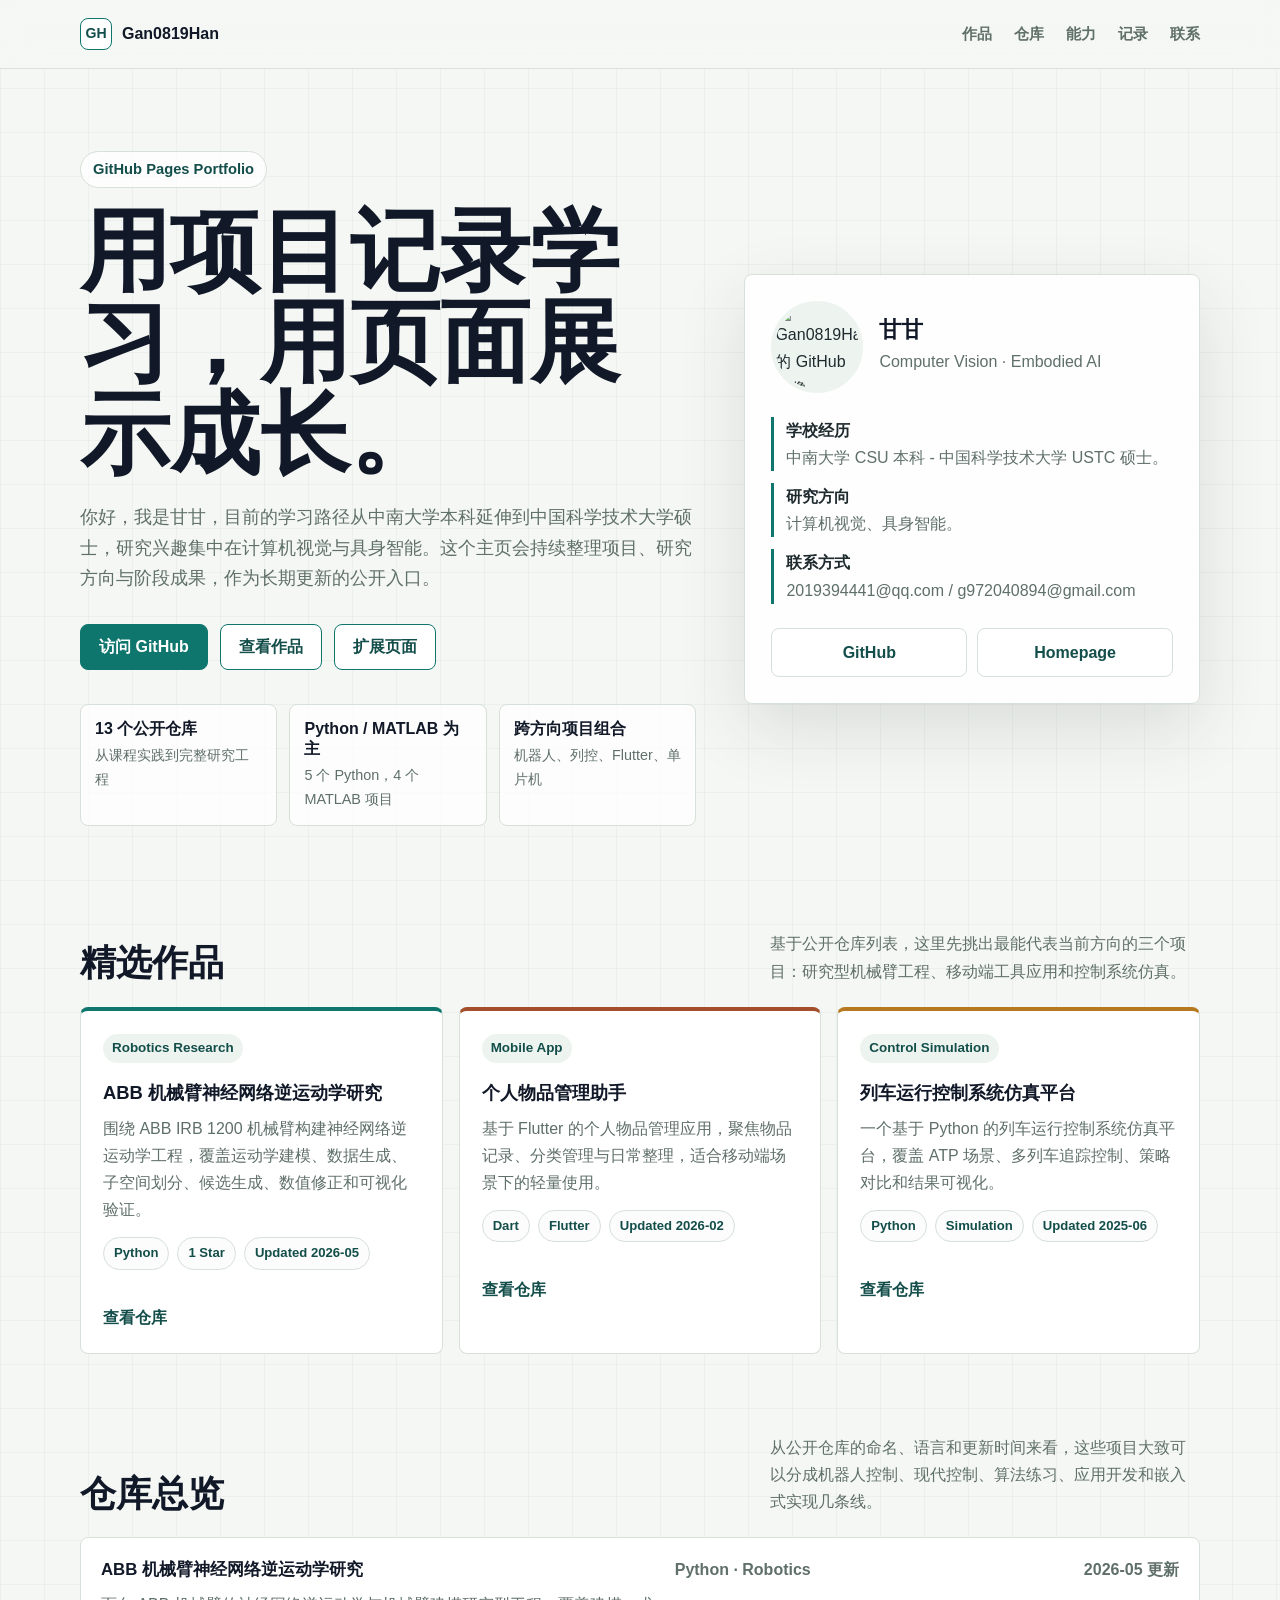
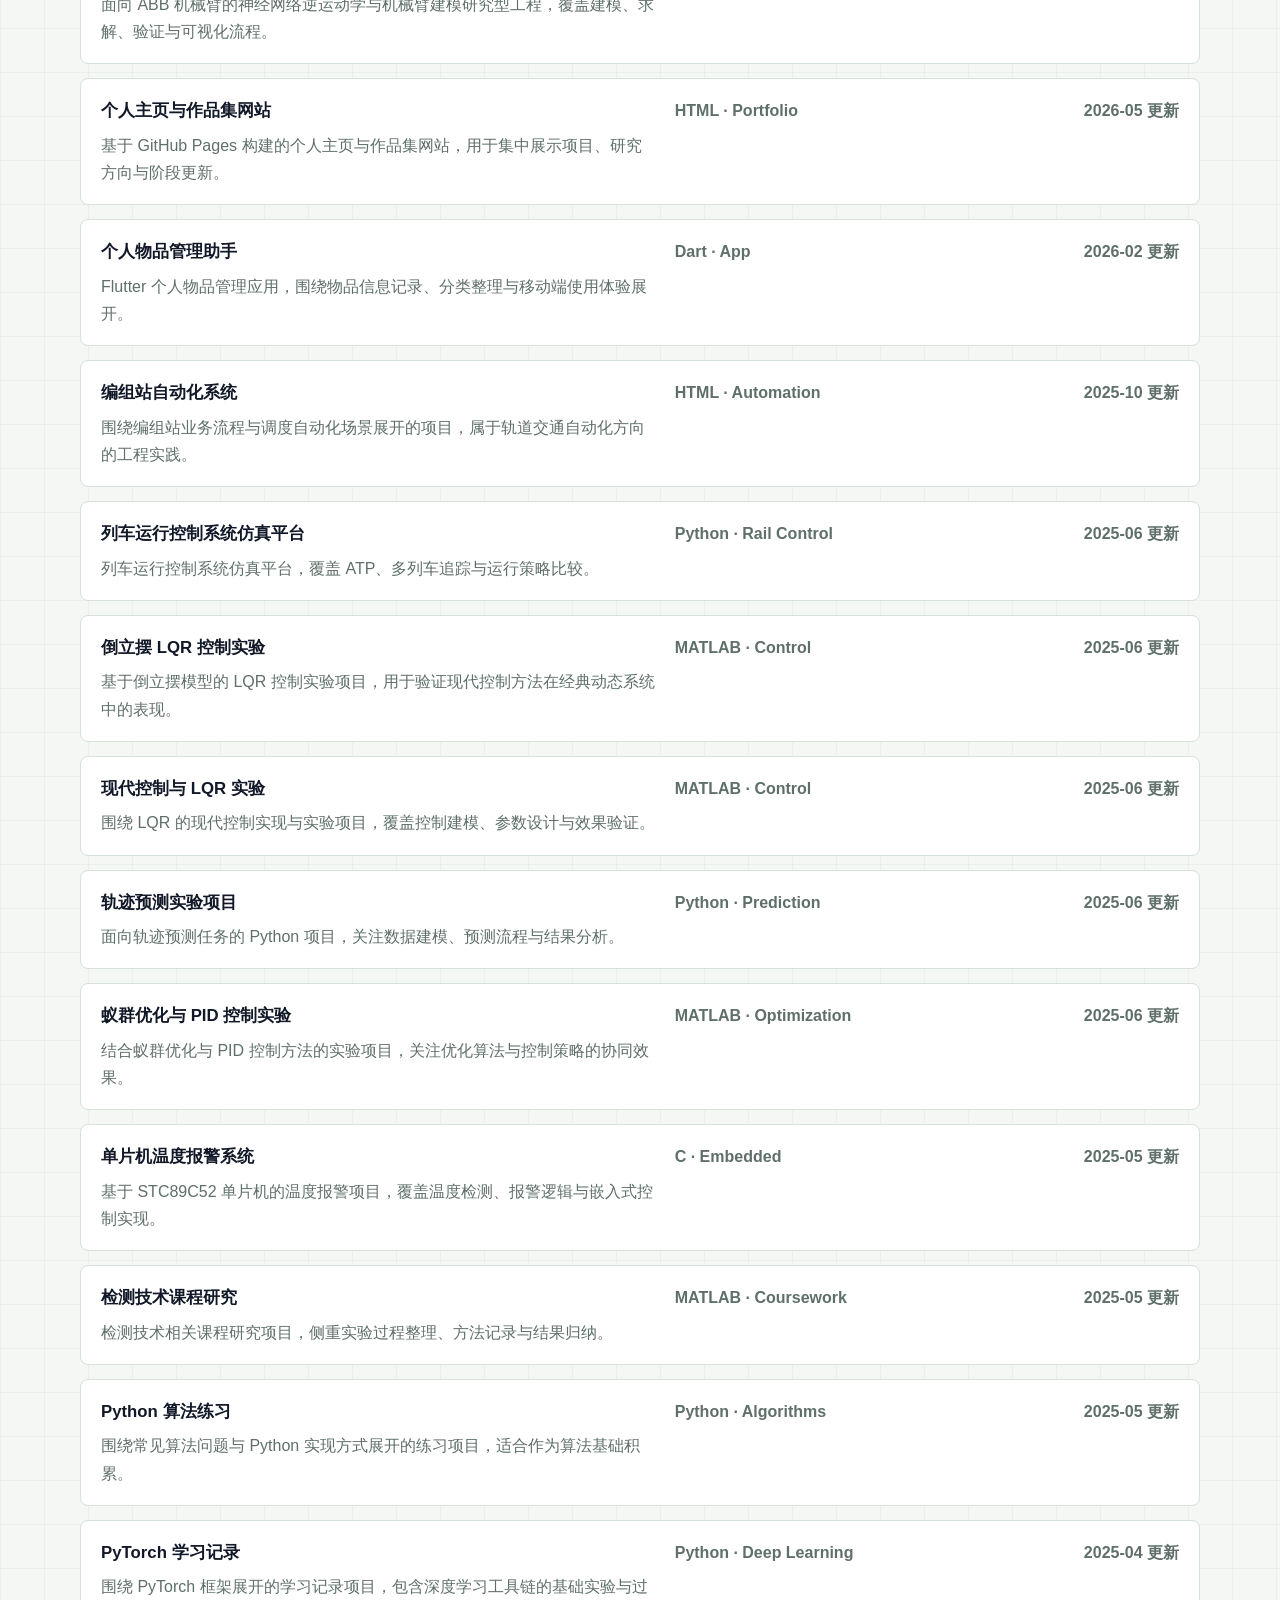
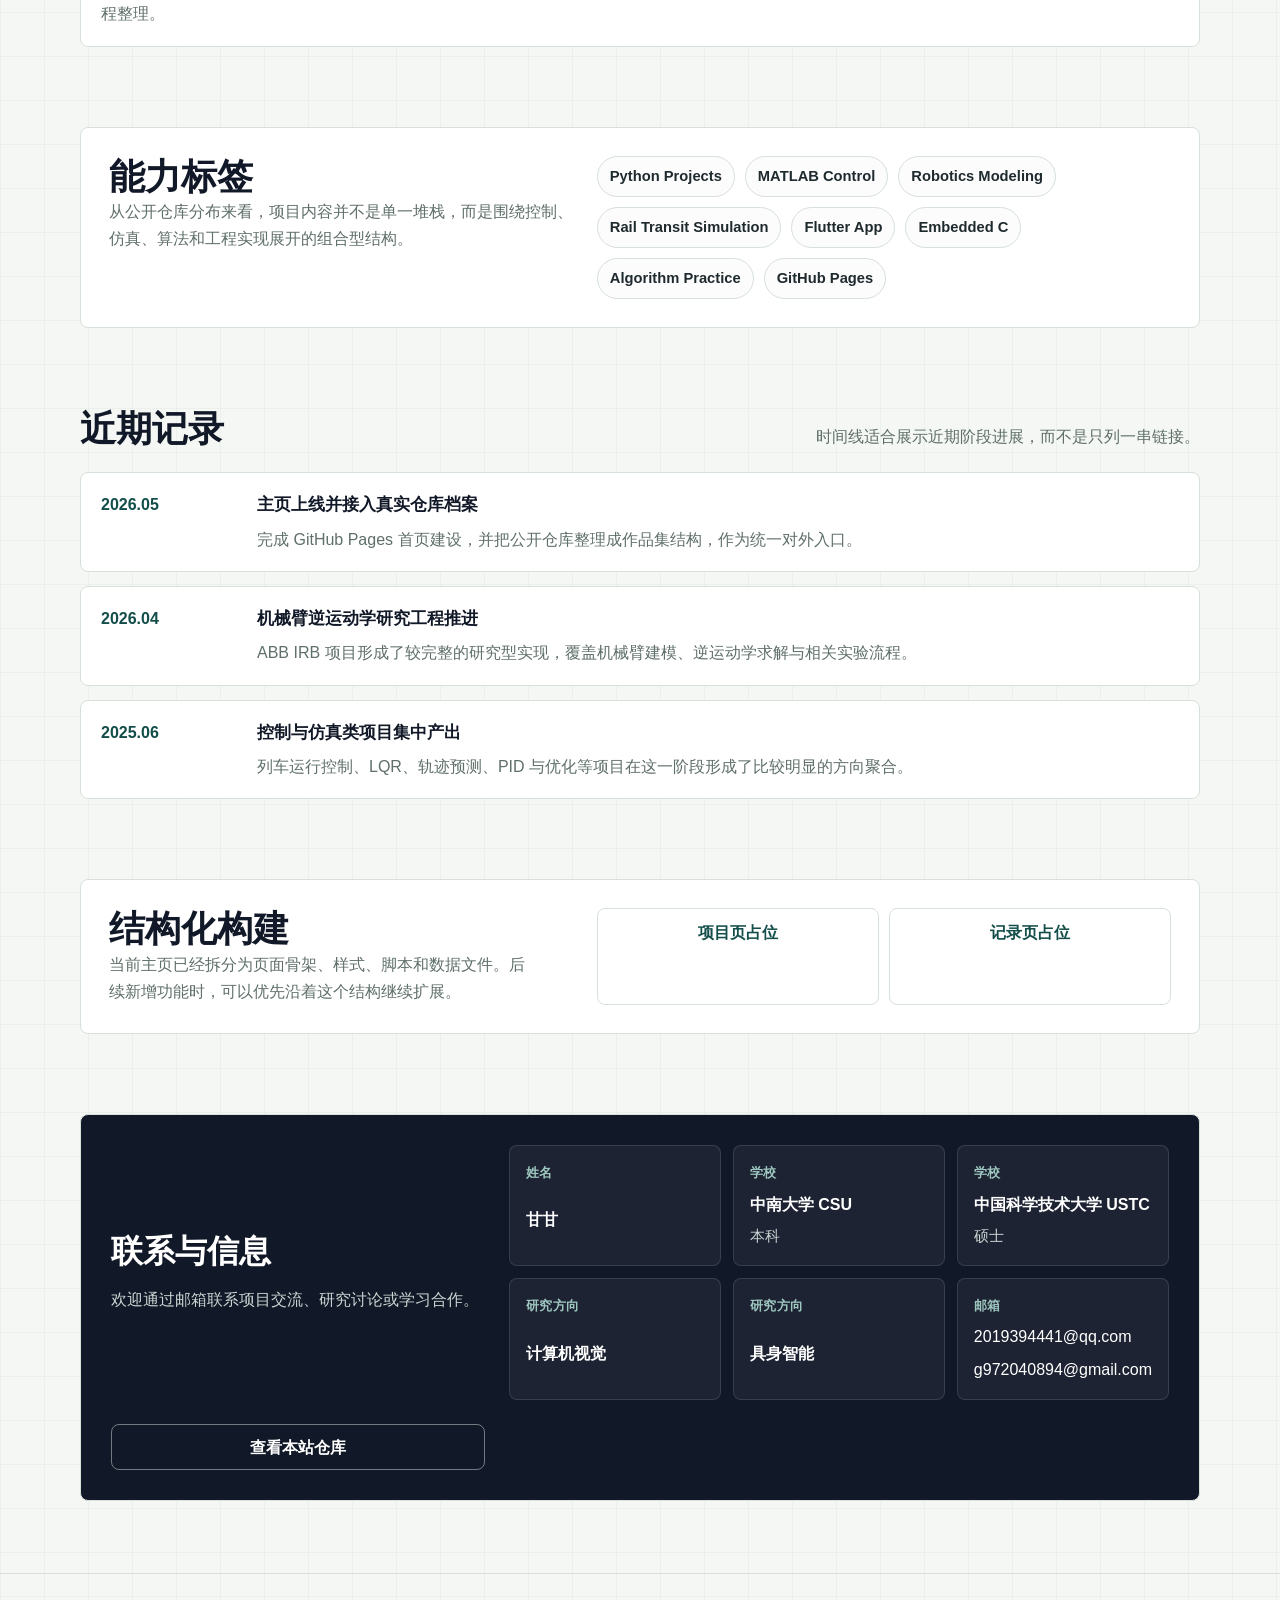
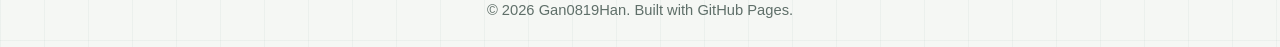
==== commit 5d6cf73b: "Remove author-facing wording from homepage" ====
--- a/index.html
+++ b/index.html
@@ -85,7 +85,7 @@
     <section class="section wrap" id="work">
       <div class="section-head">
         <h2 class="section-title">精选作品</h2>
-        <p class="section-note">基于你的公开仓库列表，这里先挑出最能代表当前方向的三个项目：研究型机械臂工程、移动端工具应用和控制系统仿真。</p>
+        <p class="section-note">基于公开仓库列表，这里先挑出最能代表当前方向的三个项目：研究型机械臂工程、移动端工具应用和控制系统仿真。</p>
       </div>
       <div class="grid-3" id="featured-projects"></div>
     </section>
@@ -93,7 +93,7 @@
     <section class="section wrap" id="repos">
       <div class="section-head">
         <h2 class="section-title">仓库总览</h2>
-        <p class="section-note">从公开仓库的命名、语言和更新时间来看，你的作品大致可以分成机器人控制、现代控制、算法练习、应用开发和嵌入式实现几条线。</p>
+        <p class="section-note">从公开仓库的命名、语言和更新时间来看，这些项目大致可以分成机器人控制、现代控制、算法练习、应用开发和嵌入式实现几条线。</p>
       </div>
       <div class="repo-list" id="repo-overview"></div>
     </section>
@@ -103,7 +103,7 @@
         <div>
           <h2 class="section-title">能力标签</h2>
           <p>
-            从公开仓库分布来看，你的项目能力不是单一堆栈，而是围绕控制、仿真、算法和工程实现展开的组合型结构。
+            从公开仓库分布来看，项目内容并不是单一堆栈，而是围绕控制、仿真、算法和工程实现展开的组合型结构。
           </p>
         </div>
         <div class="tags" aria-label="能力标签">
@@ -122,7 +122,7 @@
     <section class="section wrap" id="notes">
       <div class="section-head">
         <h2 class="section-title">近期记录</h2>
-        <p class="section-note">时间线适合展示你最近完成了什么，而不是只列一串链接。</p>
+        <p class="section-note">时间线适合展示近期阶段进展，而不是只列一串链接。</p>
       </div>
       <div class="timeline">
         <article class="timeline-item">
@@ -136,7 +136,7 @@
           <time datetime="2026-04">2026.04</time>
           <div>
             <h3>机械臂逆运动学研究工程推进</h3>
-            <p>ABB IRB 项目成为目前仓库中最完整的研究型实现，集中体现了你的控制与机器人方向积累。</p>
+            <p>ABB IRB 项目形成了较完整的研究型实现，覆盖机械臂建模、逆运动学求解与相关实验流程。</p>
           </div>
         </article>
         <article class="timeline-item">
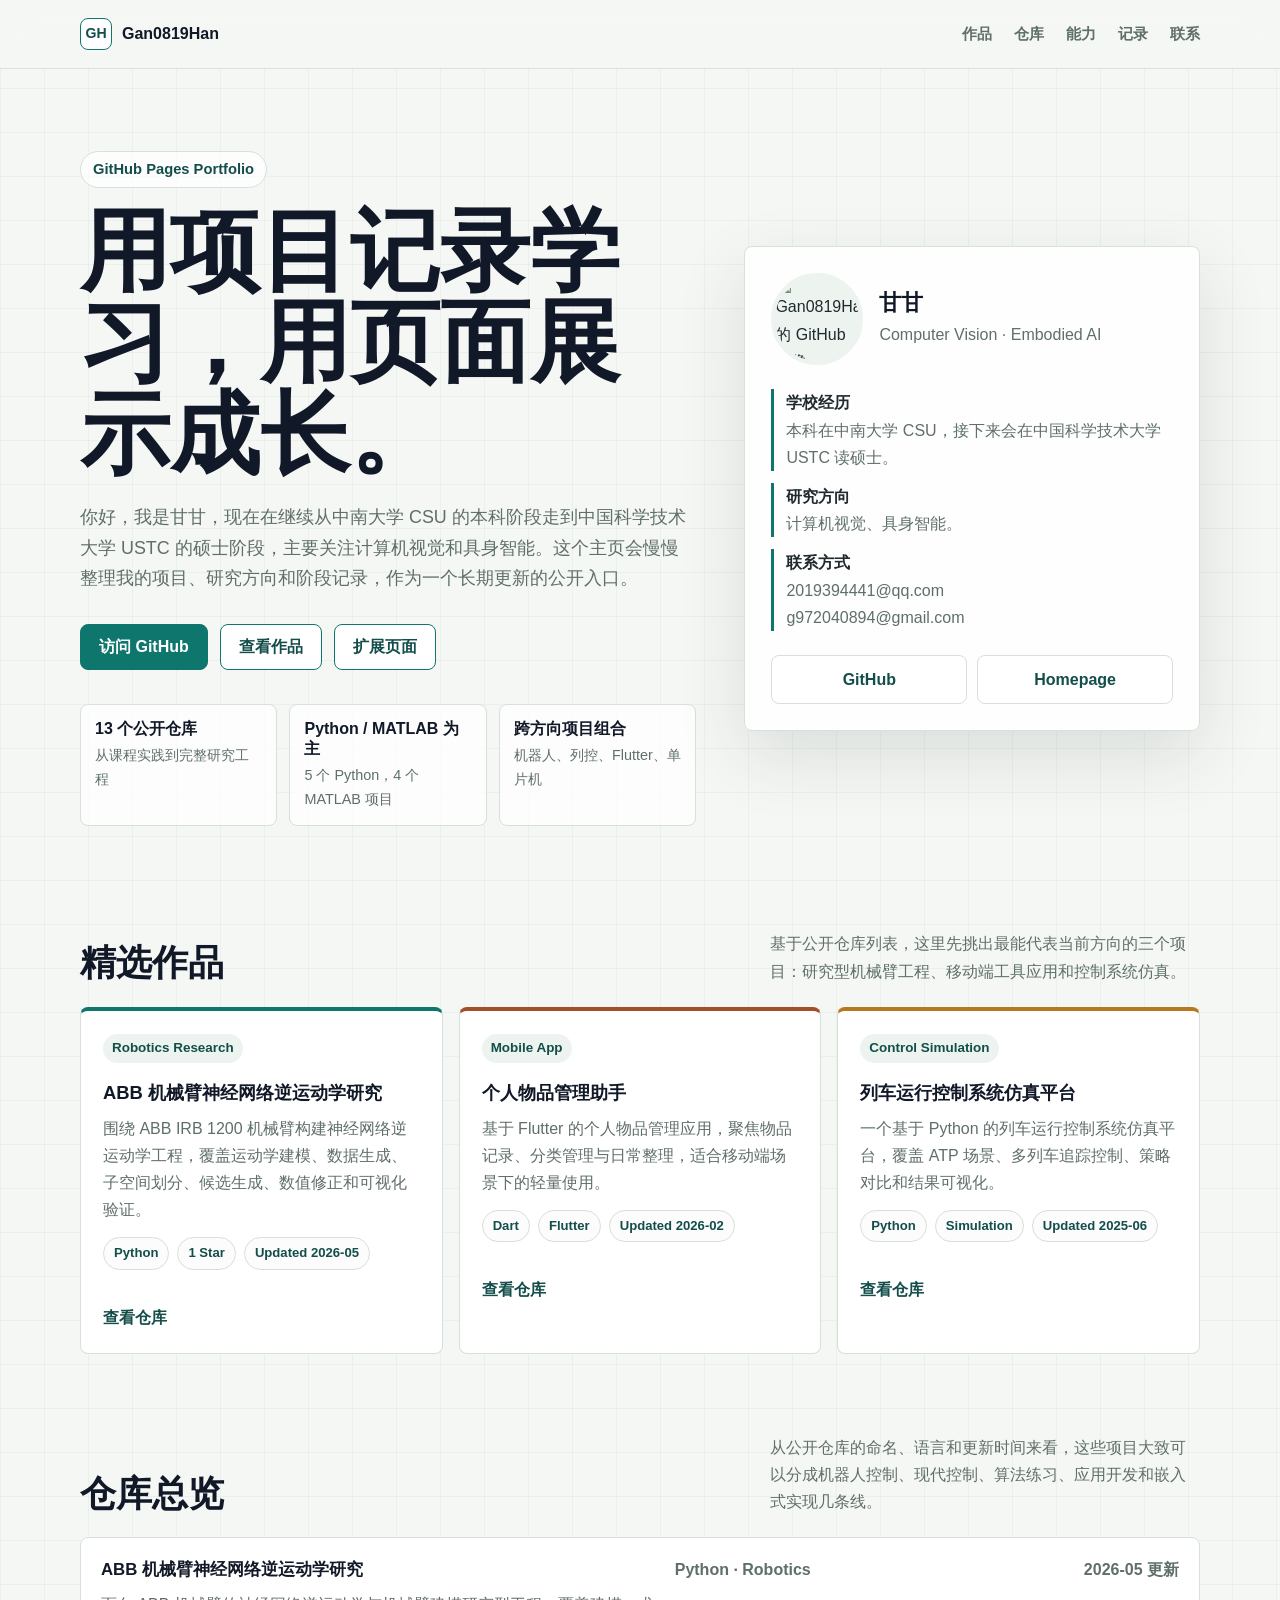
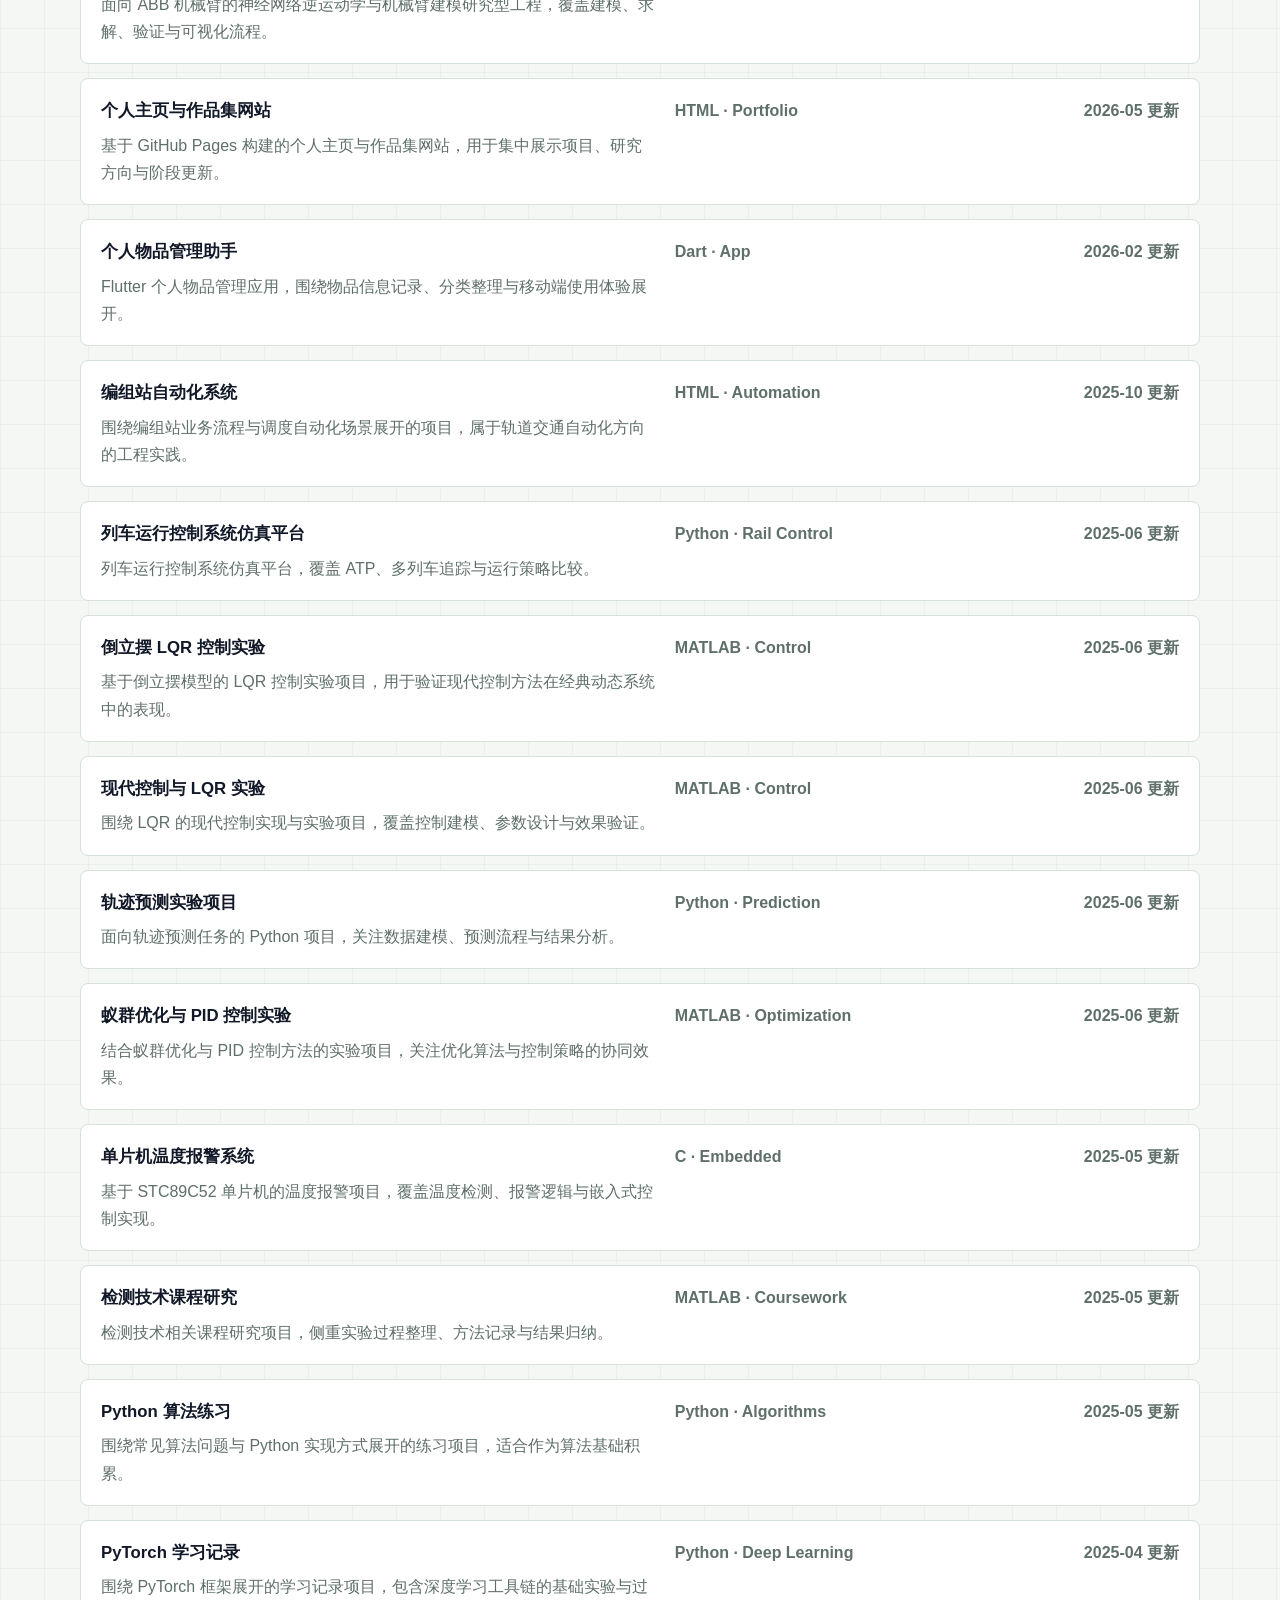
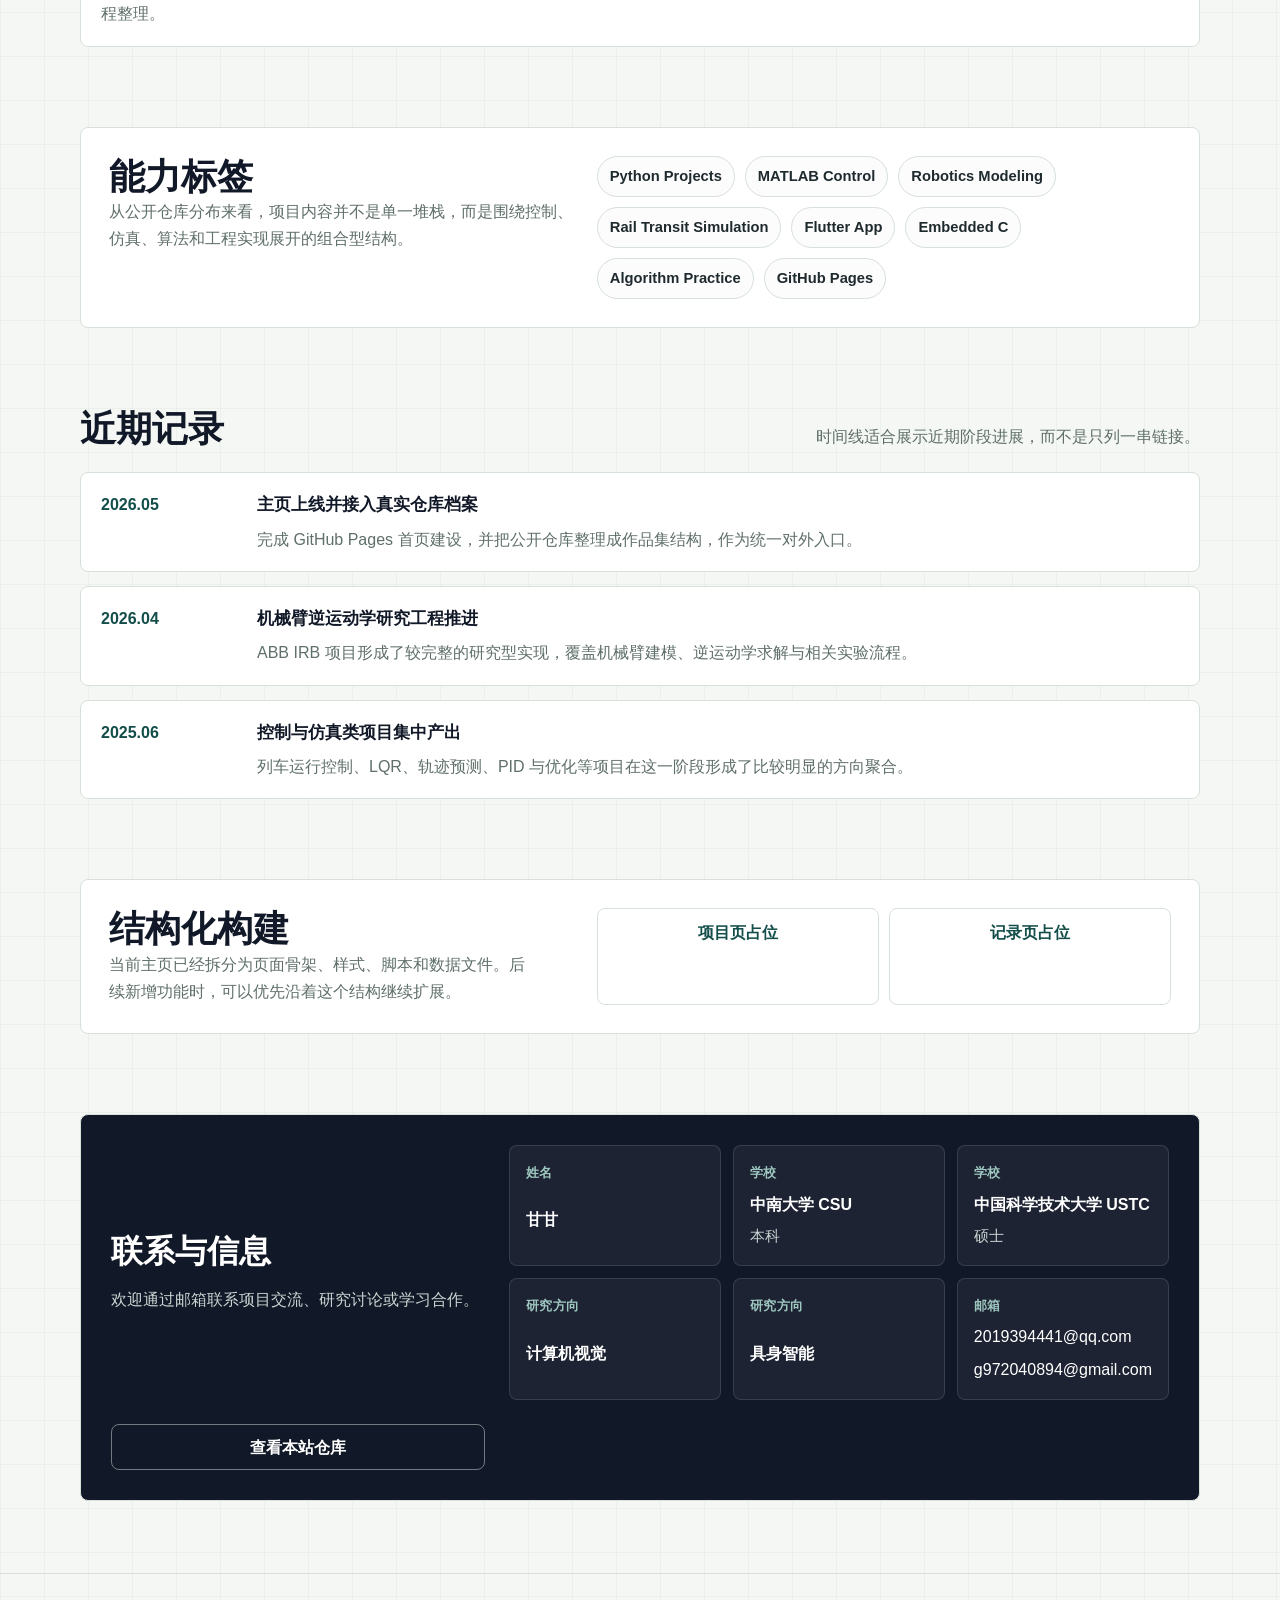
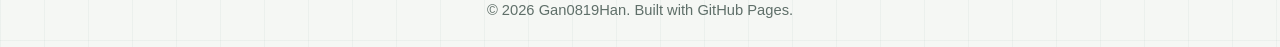
==== commit ed038c41: "Refine intro copy and profile card layout" ====
--- a/index.html
+++ b/index.html
@@ -30,7 +30,7 @@
         <p class="eyebrow">GitHub Pages Portfolio</p>
         <h1>用项目记录学习，用页面展示成长。</h1>
         <p class="lead">
-          你好，我是甘甘，目前的学习路径从中南大学本科延伸到中国科学技术大学硕士，研究兴趣集中在计算机视觉与具身智能。这个主页会持续整理项目、研究方向与阶段成果，作为长期更新的公开入口。
+          你好，我是甘甘，现在在继续从中南大学 CSU 的本科阶段走到中国科学技术大学 USTC 的硕士阶段，主要关注计算机视觉和具身智能。这个主页会慢慢整理我的项目、研究方向和阶段记录，作为一个长期更新的公开入口。
         </p>
         <div class="actions">
           <a class="button" href="https://github.com/Gan0819Han">访问 GitHub</a>
@@ -64,7 +64,7 @@
         <ul class="status-list">
           <li>
             <strong>学校经历</strong>
-            中南大学 CSU 本科 - 中国科学技术大学 USTC 硕士。
+            本科在中南大学 CSU，接下来会在中国科学技术大学 USTC 读硕士。
           </li>
           <li>
             <strong>研究方向</strong>
@@ -72,7 +72,8 @@
           </li>
           <li>
             <strong>联系方式</strong>
-            2019394441@qq.com / g972040894@gmail.com
+            <span class="stacked-text">2019394441@qq.com</span>
+            <span class="stacked-text">g972040894@gmail.com</span>
           </li>
         </ul>
         <div class="profile-links">
--- a/assets/css/main.css
+++ b/assets/css/main.css
@@ -267,6 +267,10 @@
   color: var(--text);
 }
 
+.stacked-text {
+  display: block;
+}
+
 .profile-links,
 .structure-links {
   display: grid;
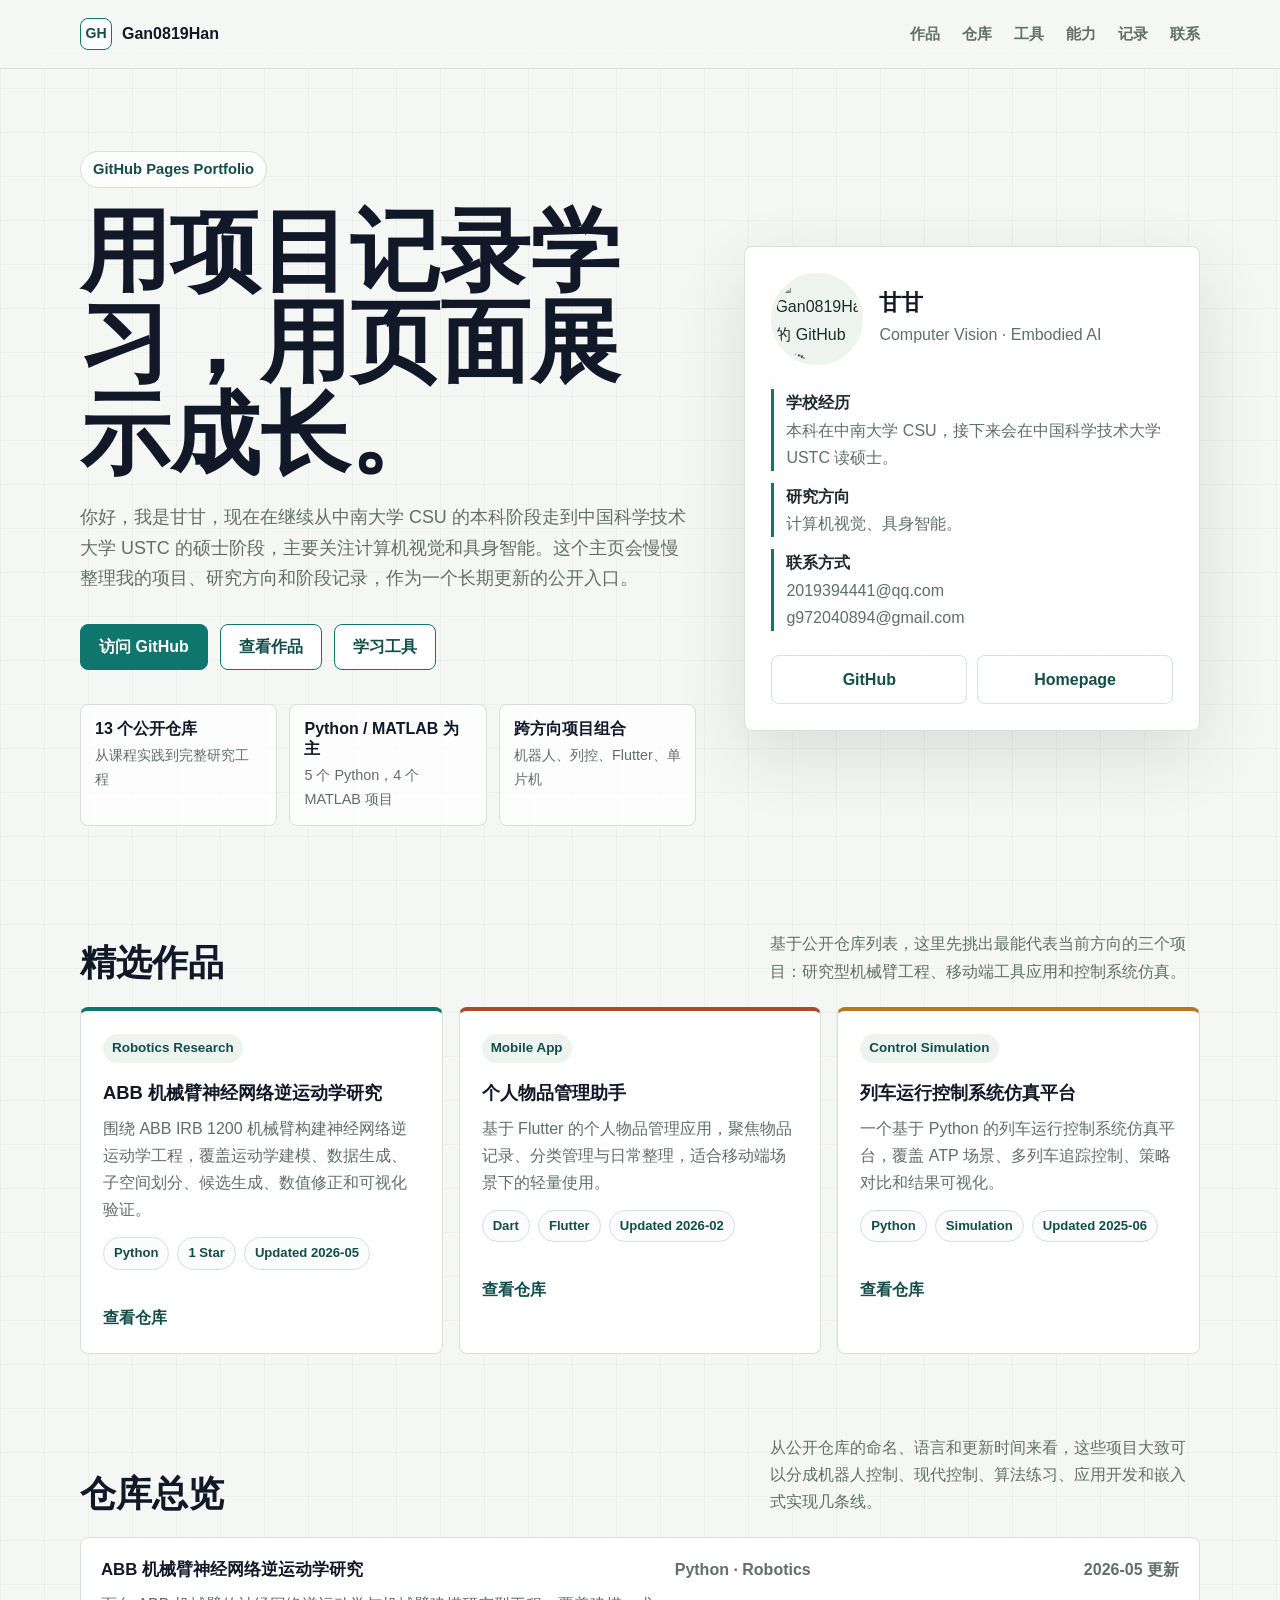
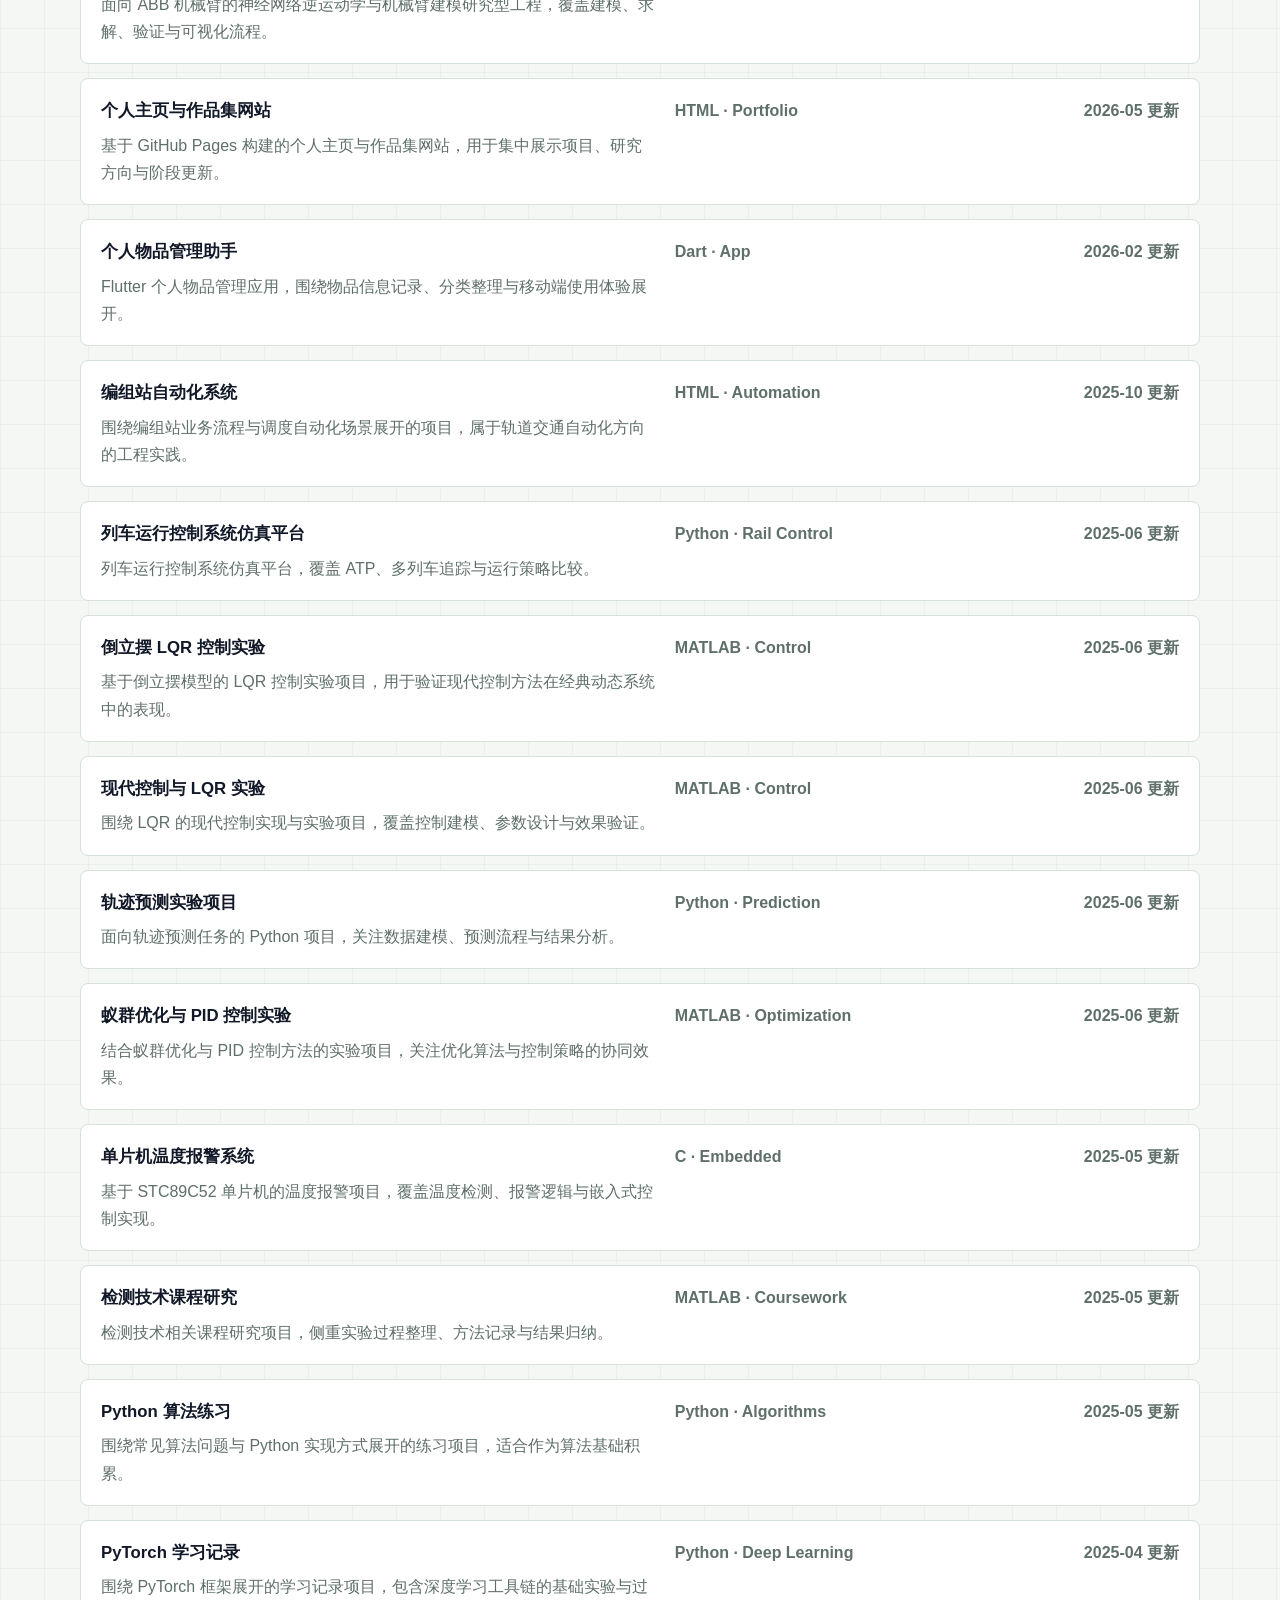
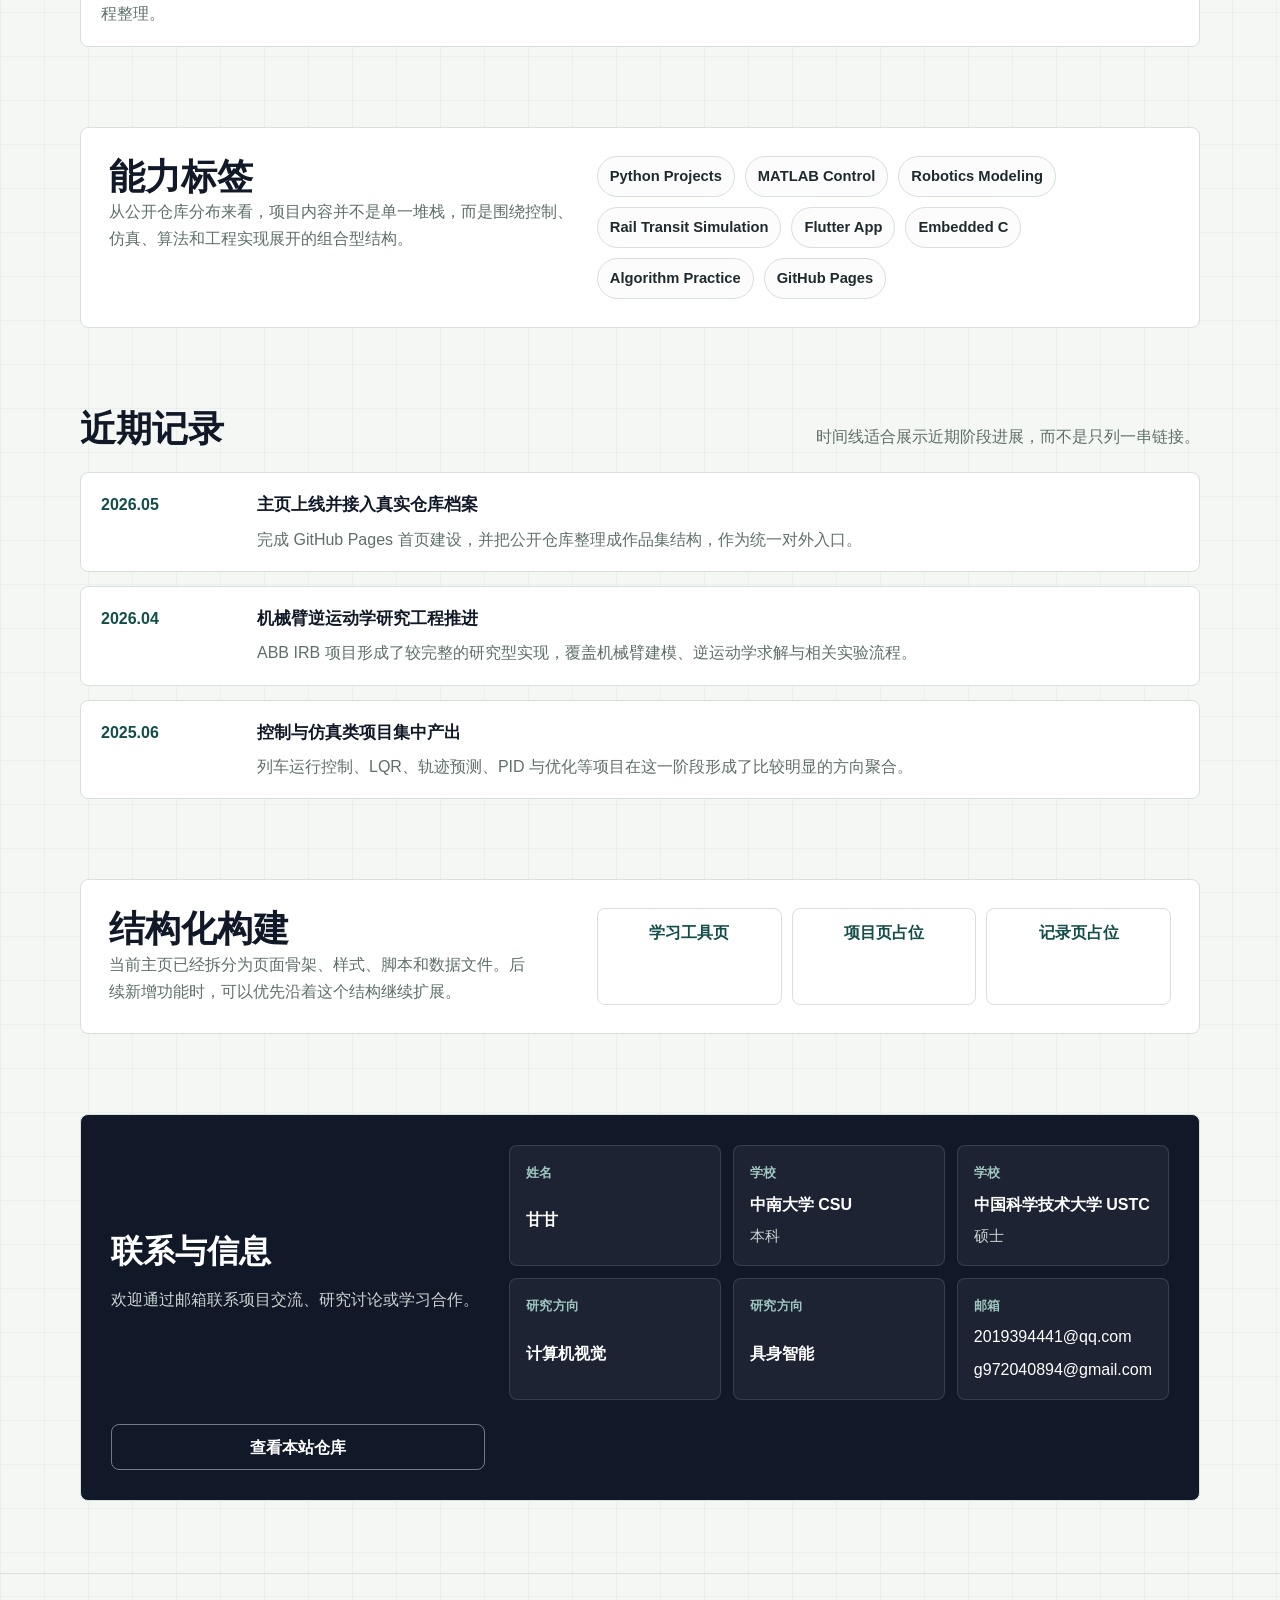
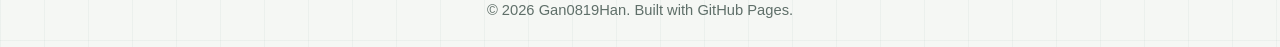
==== commit efad4360: "Add BYOK study tools page" ====
--- a/index.html
+++ b/index.html
@@ -17,6 +17,7 @@
       <div class="nav-links">
         <a href="#work">作品</a>
         <a href="#repos">仓库</a>
+        <a href="pages/tools.html">工具</a>
         <a href="#skills">能力</a>
         <a href="#notes">记录</a>
         <a href="#contact">联系</a>
@@ -35,7 +36,7 @@
         <div class="actions">
           <a class="button" href="https://github.com/Gan0819Han">访问 GitHub</a>
           <a class="button secondary" href="#work">查看作品</a>
-          <a class="button secondary" href="pages/projects.html">扩展页面</a>
+          <a class="button secondary" href="pages/tools.html">学习工具</a>
         </div>
         <div class="quick-facts" aria-label="主页概览">
           <div class="fact">
@@ -157,6 +158,7 @@
           <p class="section-note">当前主页已经拆分为页面骨架、样式、脚本和数据文件。后续新增功能时，可以优先沿着这个结构继续扩展。</p>
         </div>
         <div class="structure-links">
+          <a class="profile-link" href="pages/tools.html">学习工具页</a>
           <a class="profile-link" href="pages/projects.html">项目页占位</a>
           <a class="profile-link" href="pages/notes.html">记录页占位</a>
         </div>
--- a/assets/css/main.css
+++ b/assets/css/main.css
@@ -274,7 +274,7 @@
 .profile-links,
 .structure-links {
   display: grid;
-  grid-template-columns: 1fr 1fr;
+  grid-template-columns: repeat(auto-fit, minmax(180px, 1fr));
   gap: 10px;
 }
 
@@ -572,8 +572,497 @@
   padding: 24px;
 }
 
+.tools-main {
+  padding-bottom: 72px;
+}
+
+.tools-hero {
+  padding: 72px 0 36px;
+  display: grid;
+  grid-template-columns: minmax(0, 1.05fr) minmax(320px, 0.95fr);
+  gap: 28px;
+  align-items: stretch;
+}
+
+.tools-lead {
+  max-width: 720px;
+}
+
+.hero-badges,
+.helper-list,
+.safety-list,
+.tool-actions,
+.provider-pills {
+  display: flex;
+  flex-wrap: wrap;
+}
+
+.hero-badges,
+.provider-pills {
+  gap: 10px;
+}
+
+.helper-list {
+  gap: 8px;
+  margin-top: 22px;
+}
+
+.helper-chip {
+  border: 1px solid var(--line);
+  border-radius: 999px;
+  padding: 7px 12px;
+  background: rgba(255, 255, 255, 0.82);
+  color: var(--accent-strong);
+  font-size: 0.88rem;
+  font-weight: 700;
+}
+
+.tools-visual {
+  border: 1px solid var(--line);
+  border-radius: 8px;
+  background:
+    radial-gradient(circle at top right, rgba(15, 118, 110, 0.18), transparent 32%),
+    linear-gradient(180deg, rgba(255, 255, 255, 0.98), rgba(237, 244, 239, 0.9));
+  box-shadow: var(--shadow);
+  padding: 22px;
+  display: grid;
+  gap: 18px;
+}
+
+.mock-shell {
+  border: 1px solid rgba(19, 78, 74, 0.12);
+  border-radius: 8px;
+  background: rgba(255, 255, 255, 0.95);
+  overflow: hidden;
+}
+
+.mock-header {
+  padding: 12px 14px;
+  border-bottom: 1px solid rgba(19, 78, 74, 0.1);
+  display: flex;
+  justify-content: space-between;
+  gap: 10px;
+  font-size: 0.86rem;
+  color: var(--muted);
+}
+
+.mock-header strong {
+  color: var(--ink);
+}
+
+.mock-body {
+  padding: 16px 14px;
+  display: grid;
+  gap: 14px;
+}
+
+.mock-row {
+  display: grid;
+  grid-template-columns: 1fr 1fr;
+  gap: 10px;
+}
+
+.mock-box {
+  border: 1px solid rgba(15, 118, 110, 0.14);
+  border-radius: 8px;
+  padding: 12px;
+  background: rgba(245, 247, 244, 0.78);
+}
+
+.mock-label {
+  display: block;
+  margin-bottom: 6px;
+  color: var(--muted);
+  font-size: 0.8rem;
+  font-weight: 700;
+}
+
+.mock-matrix {
+  font-family: "Consolas", "Courier New", monospace;
+  white-space: pre;
+  color: var(--ink);
+  font-size: 0.9rem;
+  line-height: 1.5;
+}
+
+.mock-formula {
+  color: var(--ink);
+  font-size: 1.1rem;
+  font-weight: 700;
+}
+
+.mock-caption {
+  color: var(--muted);
+  font-size: 0.88rem;
+}
+
+.provider-grid,
+.safety-grid,
+.tool-grid {
+  display: grid;
+  gap: 16px;
+}
+
+.provider-grid {
+  grid-template-columns: repeat(4, minmax(0, 1fr));
+}
+
+.safety-grid {
+  grid-template-columns: repeat(3, minmax(0, 1fr));
+}
+
+.tool-grid {
+  grid-template-columns: 320px minmax(0, 1fr);
+  align-items: start;
+}
+
+.provider-card,
+.safety-card,
+.tool-sidebar,
+.tool-workspace,
+.tool-panel,
+.result-panel,
+.preview-panel,
+.tool-intro-card {
+  border: 1px solid var(--line);
+  border-radius: 8px;
+  background: rgba(255, 255, 255, 0.92);
+}
+
+.provider-card,
+.safety-card,
+.tool-intro-card {
+  padding: 20px;
+}
+
+.provider-card h3,
+.safety-card h3,
+.tool-intro-card h3 {
+  margin-bottom: 8px;
+  font-size: 1.02rem;
+}
+
+.provider-card p,
+.safety-card p,
+.tool-intro-card p {
+  margin-bottom: 0;
+  color: var(--muted);
+}
+
+.provider-meta {
+  margin-top: 14px;
+  display: grid;
+  gap: 8px;
+  color: var(--muted);
+  font-size: 0.9rem;
+}
+
+.provider-meta code,
+.helper-code {
+  padding: 2px 6px;
+  border-radius: 6px;
+  background: rgba(19, 78, 74, 0.08);
+  color: var(--accent-strong);
+}
+
+.safety-list {
+  gap: 12px;
+  margin-top: 12px;
+}
+
+.safety-list span {
+  min-height: 40px;
+  padding: 10px 12px;
+  border-radius: 8px;
+  background: rgba(15, 118, 110, 0.08);
+  display: inline-flex;
+  align-items: center;
+  color: var(--accent-strong);
+  font-size: 0.9rem;
+  font-weight: 700;
+}
+
+.tool-sidebar {
+  padding: 24px;
+  position: sticky;
+  top: 92px;
+  display: grid;
+  gap: 18px;
+}
+
+.tool-sidebar h2,
+.tool-workspace h2 {
+  margin-bottom: 8px;
+}
+
+.tool-sidebar p,
+.tool-workspace p,
+.tool-panel p {
+  color: var(--muted);
+}
+
+.config-stack,
+.field-grid {
+  display: grid;
+  gap: 14px;
+}
+
+.field-grid.two-up {
+  grid-template-columns: 1fr 1fr;
+}
+
+.field-group {
+  display: grid;
+  gap: 8px;
+}
+
+.field-group label,
+.stack-label {
+  color: var(--ink);
+  font-size: 0.92rem;
+  font-weight: 700;
+}
+
+.field-group input,
+.field-group select,
+.field-group textarea {
+  width: 100%;
+  min-height: 46px;
+  border: 1px solid var(--line);
+  border-radius: 8px;
+  padding: 11px 14px;
+  background: #ffffff;
+  color: var(--text);
+  font: inherit;
+}
+
+.field-group textarea {
+  min-height: 132px;
+  resize: vertical;
+}
+
+.field-group input:focus,
+.field-group select:focus,
+.field-group textarea:focus {
+  outline: 2px solid rgba(15, 118, 110, 0.14);
+  border-color: var(--accent);
+}
+
+.inline-check {
+  display: inline-flex;
+  align-items: center;
+  gap: 10px;
+  color: var(--muted);
+  font-size: 0.92rem;
+}
+
+.inline-check input {
+  width: 16px;
+  height: 16px;
+  accent-color: var(--accent);
+}
+
+.helper-note {
+  color: var(--muted);
+  font-size: 0.9rem;
+}
+
+.tool-workspace {
+  padding: 24px;
+  display: grid;
+  gap: 22px;
+}
+
+.tool-switcher {
+  display: flex;
+  flex-wrap: wrap;
+  gap: 10px;
+}
+
+.tool-switcher button {
+  min-height: 42px;
+  padding: 0 14px;
+  border: 1px solid var(--line);
+  border-radius: 999px;
+  background: rgba(255, 255, 255, 0.82);
+  color: var(--muted);
+  font: inherit;
+  font-weight: 700;
+  cursor: pointer;
+}
+
+.tool-switcher button.is-active {
+  border-color: var(--accent);
+  background: rgba(15, 118, 110, 0.1);
+  color: var(--accent-strong);
+}
+
+.tool-panel {
+  display: none;
+  padding: 22px;
+}
+
+.tool-panel.is-active {
+  display: grid;
+  gap: 18px;
+}
+
+.panel-head {
+  display: flex;
+  flex-wrap: wrap;
+  justify-content: space-between;
+  gap: 12px;
+  align-items: flex-start;
+}
+
+.panel-head h3 {
+  margin-bottom: 6px;
+}
+
+.panel-hint {
+  color: var(--muted);
+  font-size: 0.92rem;
+}
+
+.tool-actions {
+  gap: 10px;
+}
+
+.ghost-button,
+.copy-button {
+  min-height: 42px;
+  padding: 0 14px;
+  border: 1px solid var(--line);
+  border-radius: 8px;
+  background: #ffffff;
+  color: var(--accent-strong);
+  font: inherit;
+  font-weight: 700;
+  cursor: pointer;
+}
+
+.copy-button {
+  min-width: 108px;
+}
+
+.tool-actions .button,
+.tool-actions .ghost-button,
+.tool-actions .copy-button {
+  min-height: 42px;
+}
+
+.matrix-layout,
+.latex-layout,
+.ocr-layout {
+  display: grid;
+  gap: 18px;
+}
+
+.matrix-layout {
+  grid-template-columns: minmax(0, 1fr) minmax(260px, 0.8fr);
+}
+
+.latex-layout,
+.ocr-layout {
+  grid-template-columns: minmax(0, 1.05fr) minmax(280px, 0.95fr);
+}
+
+.result-panel,
+.preview-panel {
+  min-height: 100%;
+  padding: 18px;
+  display: grid;
+  gap: 12px;
+}
+
+.result-panel pre,
+.result-panel code,
+.result-empty,
+.provider-status {
+  border-radius: 8px;
+  background: rgba(15, 118, 110, 0.06);
+}
+
+.result-panel pre {
+  margin: 0;
+  padding: 14px;
+  color: var(--ink);
+  overflow: auto;
+  white-space: pre-wrap;
+  word-break: break-word;
+}
+
+.result-empty,
+.provider-status {
+  padding: 12px 14px;
+  color: var(--muted);
+}
+
+.matrix-table {
+  width: 100%;
+  border-collapse: collapse;
+  overflow: hidden;
+}
+
+.matrix-table th,
+.matrix-table td {
+  border: 1px solid rgba(15, 118, 110, 0.12);
+  padding: 8px 10px;
+  text-align: center;
+}
+
+.matrix-table th {
+  background: rgba(15, 118, 110, 0.08);
+  color: var(--accent-strong);
+}
+
+.ocr-preview {
+  min-height: 220px;
+  border: 1px dashed rgba(15, 118, 110, 0.22);
+  border-radius: 8px;
+  display: grid;
+  place-items: center;
+  background: rgba(245, 247, 244, 0.72);
+  overflow: hidden;
+}
+
+.ocr-preview img {
+  width: 100%;
+  height: 100%;
+  object-fit: contain;
+}
+
+.preview-placeholder {
+  padding: 20px;
+  color: var(--muted);
+  text-align: center;
+}
+
+.formula-preview-box {
+  min-height: 168px;
+  border: 1px dashed rgba(15, 118, 110, 0.22);
+  border-radius: 8px;
+  padding: 18px;
+  background: rgba(245, 247, 244, 0.72);
+  color: var(--ink);
+  font-family: "Consolas", "Courier New", monospace;
+  white-space: pre-wrap;
+  word-break: break-word;
+}
+
+.status-error {
+  color: #9f1239;
+  background: rgba(190, 24, 93, 0.08);
+}
+
+.status-success {
+  color: #166534;
+  background: rgba(34, 197, 94, 0.1);
+}
+
 @media (max-width: 860px) {
   .hero,
+  .tools-hero,
   .skill-panel,
   .structure-panel,
   .contact {
@@ -581,6 +1070,9 @@
   }
 
   .quick-facts,
+  .provider-grid,
+  .safety-grid,
+  .tool-grid,
   .grid-3,
   .contact-grid,
   .profile-links,
@@ -599,6 +1091,14 @@
     gap: 8px;
   }
 
+  .matrix-layout,
+  .latex-layout,
+  .ocr-layout,
+  .mock-row,
+  .field-grid.two-up {
+    grid-template-columns: 1fr;
+  }
+
   .repo-time {
     text-align: left;
   }
@@ -625,10 +1125,21 @@
     padding: 48px 0 36px;
   }
 
+  .tools-hero {
+    padding: 48px 0 28px;
+  }
+
   .profile-card,
   .skill-panel,
   .structure-panel,
+  .tool-sidebar,
+  .tool-workspace,
+  .tool-panel,
   .contact {
     padding: 22px;
   }
-}
+
+  .tool-sidebar {
+    position: static;
+  }
+}
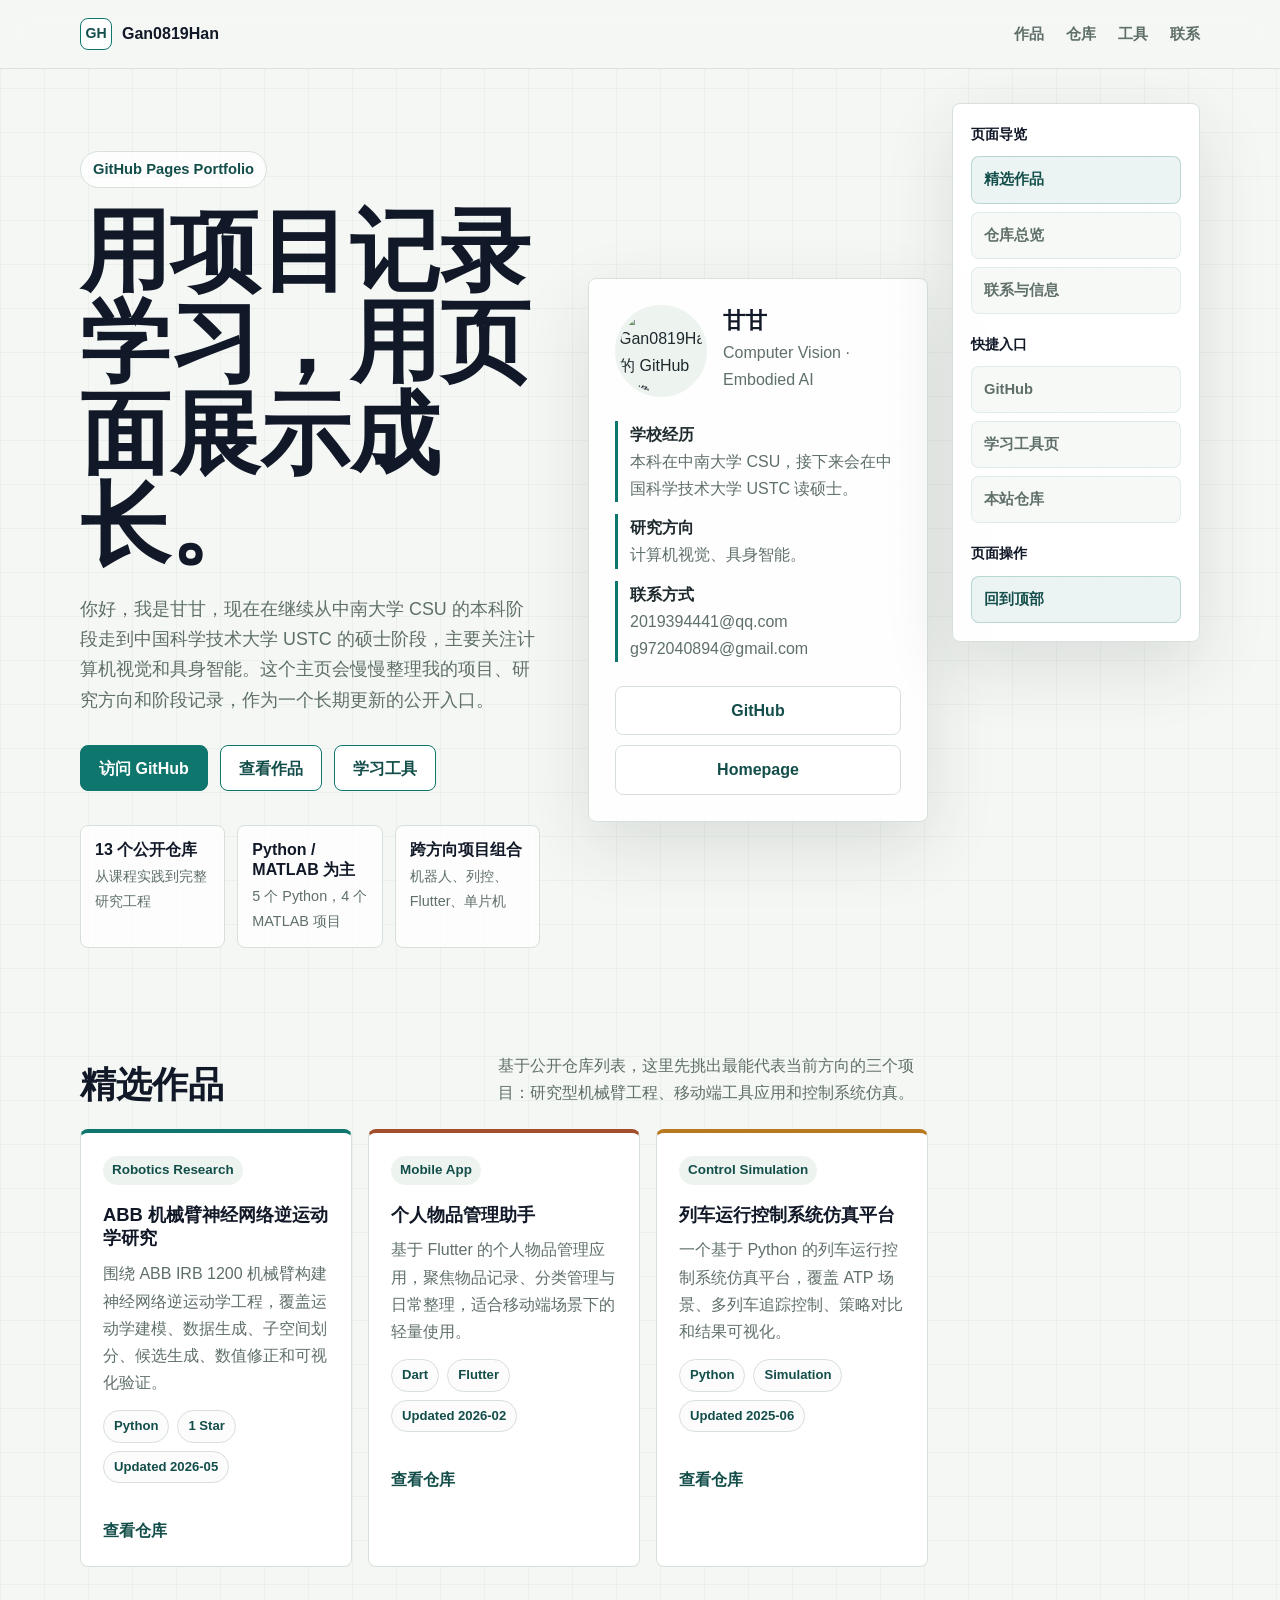
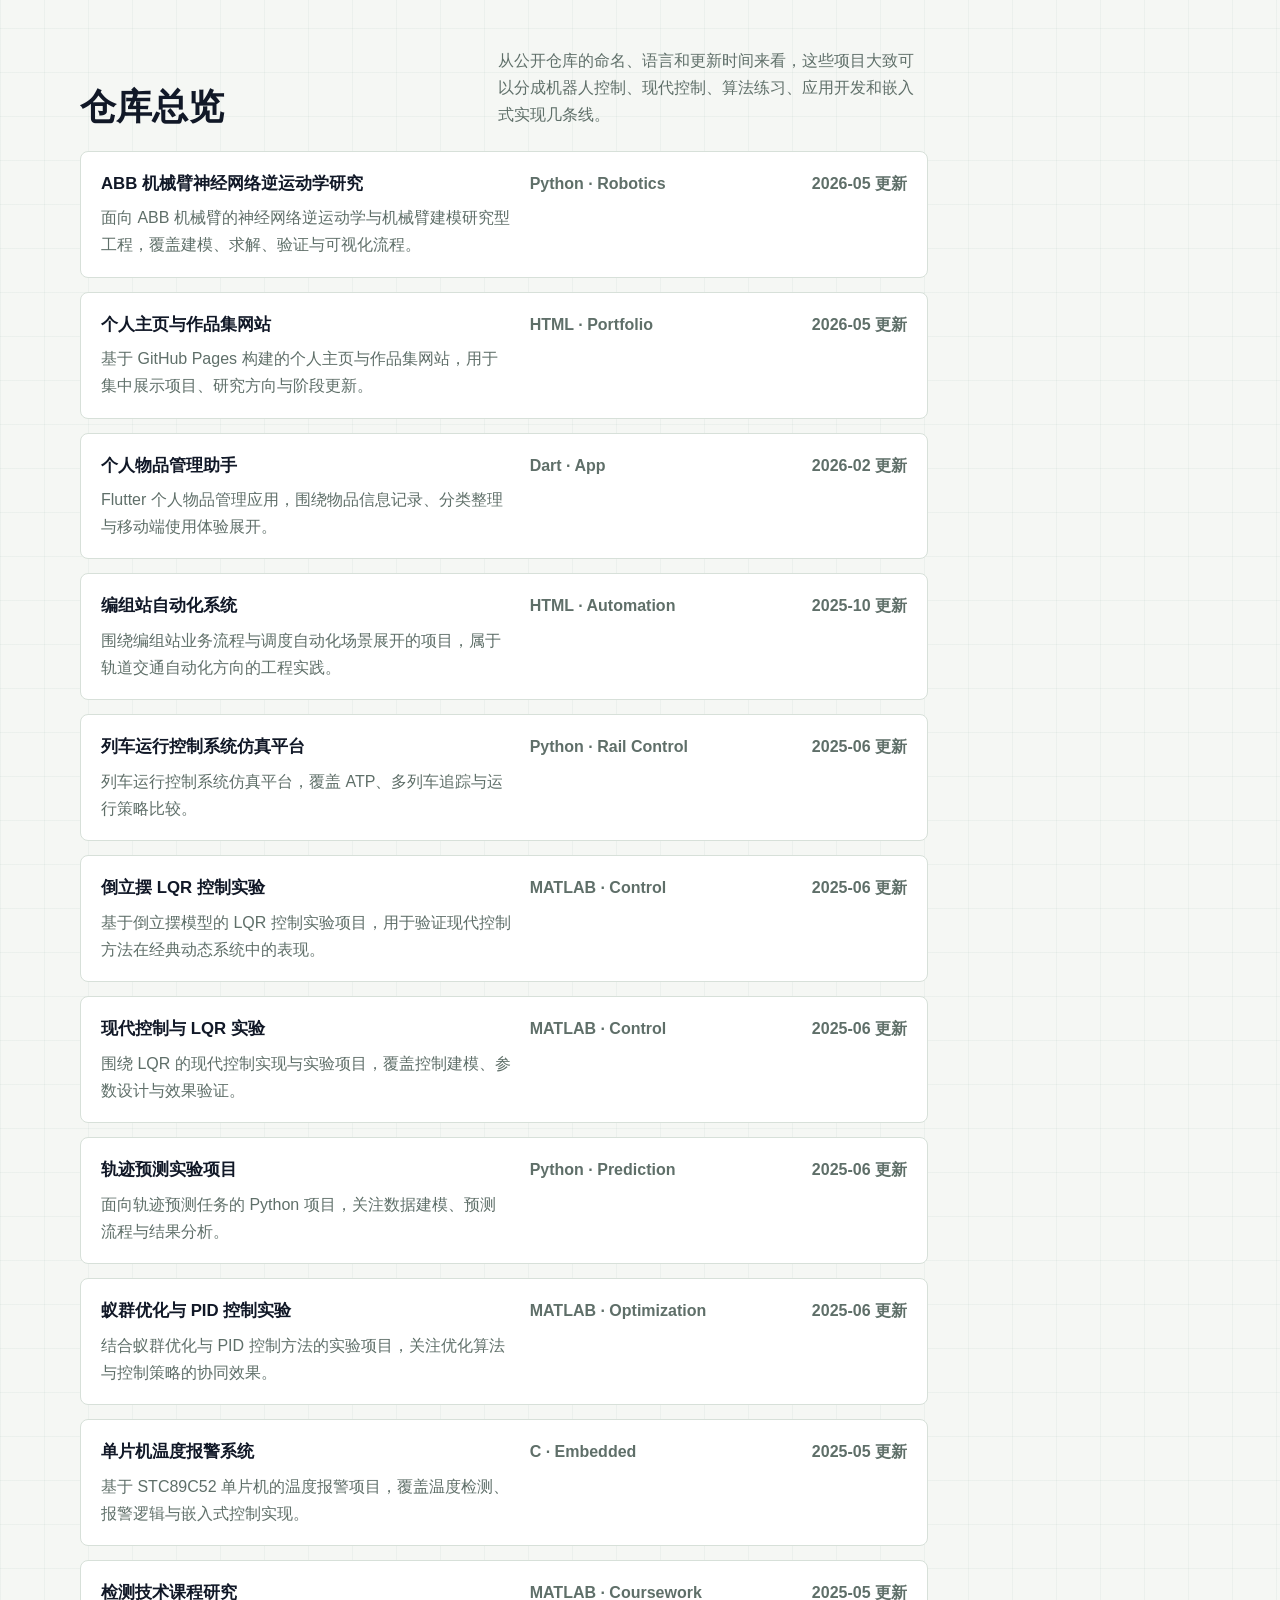
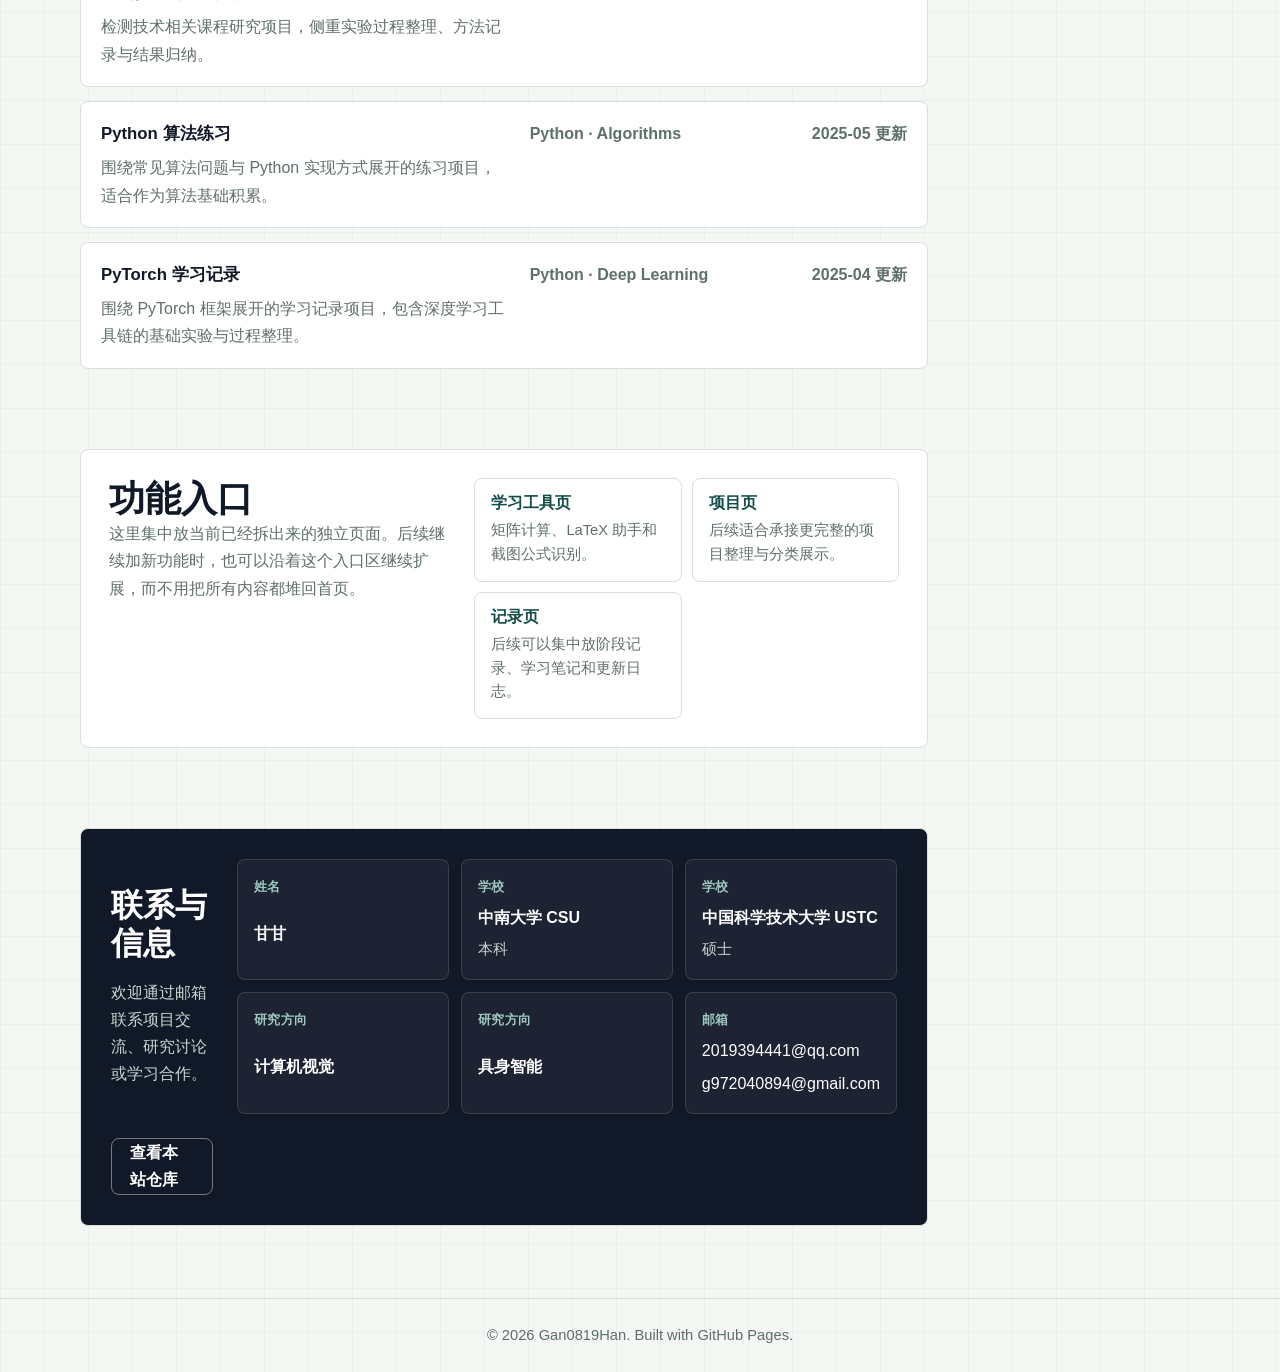
==== commit 3841b9d1: "Add homepage sidebar and refine entry section" ====
--- a/index.html
+++ b/index.html
@@ -18,189 +18,176 @@
         <a href="#work">作品</a>
         <a href="#repos">仓库</a>
         <a href="pages/tools.html">工具</a>
-        <a href="#skills">能力</a>
-        <a href="#notes">记录</a>
         <a href="#contact">联系</a>
       </div>
     </nav>
   </header>
 
   <main>
-    <section class="hero wrap">
-      <div>
-        <p class="eyebrow">GitHub Pages Portfolio</p>
-        <h1>用项目记录学习，用页面展示成长。</h1>
-        <p class="lead">
-          你好，我是甘甘，现在在继续从中南大学 CSU 的本科阶段走到中国科学技术大学 USTC 的硕士阶段，主要关注计算机视觉和具身智能。这个主页会慢慢整理我的项目、研究方向和阶段记录，作为一个长期更新的公开入口。
-        </p>
-        <div class="actions">
-          <a class="button" href="https://github.com/Gan0819Han">访问 GitHub</a>
-          <a class="button secondary" href="#work">查看作品</a>
-          <a class="button secondary" href="pages/tools.html">学习工具</a>
-        </div>
-        <div class="quick-facts" aria-label="主页概览">
-          <div class="fact">
-            <strong>13 个公开仓库</strong>
-            <span>从课程实践到完整研究工程</span>
-          </div>
-          <div class="fact">
-            <strong>Python / MATLAB 为主</strong>
-            <span>5 个 Python，4 个 MATLAB 项目</span>
-          </div>
-          <div class="fact">
-            <strong>跨方向项目组合</strong>
-            <span>机器人、列控、Flutter、单片机</span>
-          </div>
-        </div>
+    <div class="home-shell wrap">
+      <div class="home-main">
+        <section class="hero">
+          <div>
+            <p class="eyebrow">GitHub Pages Portfolio</p>
+            <h1>用项目记录学习，用页面展示成长。</h1>
+            <p class="lead">
+              你好，我是甘甘，现在在继续从中南大学 CSU 的本科阶段走到中国科学技术大学 USTC 的硕士阶段，主要关注计算机视觉和具身智能。这个主页会慢慢整理我的项目、研究方向和阶段记录，作为一个长期更新的公开入口。
+            </p>
+            <div class="actions">
+              <a class="button" href="https://github.com/Gan0819Han">访问 GitHub</a>
+              <a class="button secondary" href="#work">查看作品</a>
+              <a class="button secondary" href="pages/tools.html">学习工具</a>
+            </div>
+            <div class="quick-facts" aria-label="主页概览">
+              <div class="fact">
+                <strong>13 个公开仓库</strong>
+                <span>从课程实践到完整研究工程</span>
+              </div>
+              <div class="fact">
+                <strong>Python / MATLAB 为主</strong>
+                <span>5 个 Python，4 个 MATLAB 项目</span>
+              </div>
+              <div class="fact">
+                <strong>跨方向项目组合</strong>
+                <span>机器人、列控、Flutter、单片机</span>
+              </div>
+            </div>
+          </div>
+
+          <aside class="profile-card" aria-labelledby="profile-title">
+            <div class="avatar-row">
+              <img class="avatar" src="https://github.com/Gan0819Han.png" alt="Gan0819Han 的 GitHub 头像">
+              <div>
+                <h2 id="profile-title">甘甘</h2>
+                <p>Computer Vision · Embodied AI</p>
+              </div>
+            </div>
+            <ul class="status-list">
+              <li>
+                <strong>学校经历</strong>
+                本科在中南大学 CSU，接下来会在中国科学技术大学 USTC 读硕士。
+              </li>
+              <li>
+                <strong>研究方向</strong>
+                计算机视觉、具身智能。
+              </li>
+              <li>
+                <strong>联系方式</strong>
+                <span class="stacked-text">2019394441@qq.com</span>
+                <span class="stacked-text">g972040894@gmail.com</span>
+              </li>
+            </ul>
+            <div class="profile-links">
+              <a class="profile-link" href="https://github.com/Gan0819Han">GitHub</a>
+              <a class="profile-link" href="https://gan0819han.github.io/">Homepage</a>
+            </div>
+          </aside>
+        </section>
+
+        <section class="section" id="work">
+          <div class="section-head">
+            <h2 class="section-title">精选作品</h2>
+            <p class="section-note">基于公开仓库列表，这里先挑出最能代表当前方向的三个项目：研究型机械臂工程、移动端工具应用和控制系统仿真。</p>
+          </div>
+          <div class="grid-3" id="featured-projects"></div>
+        </section>
+
+        <section class="section" id="repos">
+          <div class="section-head">
+            <h2 class="section-title">仓库总览</h2>
+            <p class="section-note">从公开仓库的命名、语言和更新时间来看，这些项目大致可以分成机器人控制、现代控制、算法练习、应用开发和嵌入式实现几条线。</p>
+          </div>
+          <div class="repo-list" id="repo-overview"></div>
+        </section>
+
+        <section class="section">
+          <div class="structure-panel">
+            <div>
+              <h2 class="section-title">功能入口</h2>
+              <p class="section-note">这里集中放当前已经拆出来的独立页面。后续继续加新功能时，也可以沿着这个入口区继续扩展，而不用把所有内容都堆回首页。</p>
+            </div>
+            <div class="structure-links">
+              <a class="structure-link-card" href="pages/tools.html">
+                <strong>学习工具页</strong>
+                <span>矩阵计算、LaTeX 助手和截图公式识别。</span>
+              </a>
+              <a class="structure-link-card" href="pages/projects.html">
+                <strong>项目页</strong>
+                <span>后续适合承接更完整的项目整理与分类展示。</span>
+              </a>
+              <a class="structure-link-card" href="pages/notes.html">
+                <strong>记录页</strong>
+                <span>后续可以集中放阶段记录、学习笔记和更新日志。</span>
+              </a>
+            </div>
+          </div>
+        </section>
+
+        <section class="contact" id="contact">
+          <div class="contact-copy">
+            <h2>联系与信息</h2>
+            <p>欢迎通过邮箱联系项目交流、研究讨论或学习合作。</p>
+          </div>
+          <div class="contact-grid">
+            <article class="contact-card">
+              <span class="contact-label">姓名</span>
+              <strong>甘甘</strong>
+            </article>
+            <article class="contact-card">
+              <span class="contact-label">学校</span>
+              <strong>中南大学 CSU</strong>
+              <p>本科</p>
+            </article>
+            <article class="contact-card">
+              <span class="contact-label">学校</span>
+              <strong>中国科学技术大学 USTC</strong>
+              <p>硕士</p>
+            </article>
+            <article class="contact-card">
+              <span class="contact-label">研究方向</span>
+              <strong>计算机视觉</strong>
+            </article>
+            <article class="contact-card">
+              <span class="contact-label">研究方向</span>
+              <strong>具身智能</strong>
+            </article>
+            <article class="contact-card">
+              <span class="contact-label">邮箱</span>
+              <a href="mailto:2019394441@qq.com">2019394441@qq.com</a>
+              <a href="mailto:g972040894@gmail.com">g972040894@gmail.com</a>
+            </article>
+          </div>
+          <a class="button secondary" href="https://github.com/Gan0819Han/Gan0819Han.github.io">查看本站仓库</a>
+        </section>
       </div>
 
-      <aside class="profile-card" aria-labelledby="profile-title">
-        <div class="avatar-row">
-          <img class="avatar" src="https://github.com/Gan0819Han.png" alt="Gan0819Han 的 GitHub 头像">
-          <div>
-            <h2 id="profile-title">甘甘</h2>
-            <p>Computer Vision · Embodied AI</p>
-          </div>
-        </div>
-        <ul class="status-list">
-          <li>
-            <strong>学校经历</strong>
-            本科在中南大学 CSU，接下来会在中国科学技术大学 USTC 读硕士。
-          </li>
-          <li>
-            <strong>研究方向</strong>
-            计算机视觉、具身智能。
-          </li>
-          <li>
-            <strong>联系方式</strong>
-            <span class="stacked-text">2019394441@qq.com</span>
-            <span class="stacked-text">g972040894@gmail.com</span>
-          </li>
-        </ul>
-        <div class="profile-links">
-          <a class="profile-link" href="https://github.com/Gan0819Han">GitHub</a>
-          <a class="profile-link" href="https://gan0819han.github.io/">Homepage</a>
+      <aside class="home-sidebar" aria-label="页面侧边栏">
+        <div class="sidebar-panel">
+          <div class="sidebar-group">
+            <p class="sidebar-title">页面导览</p>
+            <div class="sidebar-links">
+              <a class="sidebar-link" href="#work" data-section-link="work">精选作品</a>
+              <a class="sidebar-link" href="#repos" data-section-link="repos">仓库总览</a>
+              <a class="sidebar-link" href="#contact" data-section-link="contact">联系与信息</a>
+            </div>
+          </div>
+          <div class="sidebar-group">
+            <p class="sidebar-title">快捷入口</p>
+            <div class="sidebar-links">
+              <a class="sidebar-link" href="https://github.com/Gan0819Han">GitHub</a>
+              <a class="sidebar-link" href="pages/tools.html">学习工具页</a>
+              <a class="sidebar-link" href="https://github.com/Gan0819Han/Gan0819Han.github.io">本站仓库</a>
+            </div>
+          </div>
+          <div class="sidebar-group">
+            <p class="sidebar-title">页面操作</p>
+            <div class="sidebar-links">
+              <a class="sidebar-link sidebar-link-strong" href="#">回到顶部</a>
+            </div>
+          </div>
         </div>
       </aside>
-    </section>
-
-    <section class="section wrap" id="work">
-      <div class="section-head">
-        <h2 class="section-title">精选作品</h2>
-        <p class="section-note">基于公开仓库列表，这里先挑出最能代表当前方向的三个项目：研究型机械臂工程、移动端工具应用和控制系统仿真。</p>
-      </div>
-      <div class="grid-3" id="featured-projects"></div>
-    </section>
-
-    <section class="section wrap" id="repos">
-      <div class="section-head">
-        <h2 class="section-title">仓库总览</h2>
-        <p class="section-note">从公开仓库的命名、语言和更新时间来看，这些项目大致可以分成机器人控制、现代控制、算法练习、应用开发和嵌入式实现几条线。</p>
-      </div>
-      <div class="repo-list" id="repo-overview"></div>
-    </section>
-
-    <section class="section wrap" id="skills">
-      <div class="skill-panel">
-        <div>
-          <h2 class="section-title">能力标签</h2>
-          <p>
-            从公开仓库分布来看，项目内容并不是单一堆栈，而是围绕控制、仿真、算法和工程实现展开的组合型结构。
-          </p>
-        </div>
-        <div class="tags" aria-label="能力标签">
-          <span class="tag">Python Projects</span>
-          <span class="tag">MATLAB Control</span>
-          <span class="tag">Robotics Modeling</span>
-          <span class="tag">Rail Transit Simulation</span>
-          <span class="tag">Flutter App</span>
-          <span class="tag">Embedded C</span>
-          <span class="tag">Algorithm Practice</span>
-          <span class="tag">GitHub Pages</span>
-        </div>
-      </div>
-    </section>
-
-    <section class="section wrap" id="notes">
-      <div class="section-head">
-        <h2 class="section-title">近期记录</h2>
-        <p class="section-note">时间线适合展示近期阶段进展，而不是只列一串链接。</p>
-      </div>
-      <div class="timeline">
-        <article class="timeline-item">
-          <time datetime="2026-05">2026.05</time>
-          <div>
-            <h3>主页上线并接入真实仓库档案</h3>
-            <p>完成 GitHub Pages 首页建设，并把公开仓库整理成作品集结构，作为统一对外入口。</p>
-          </div>
-        </article>
-        <article class="timeline-item">
-          <time datetime="2026-04">2026.04</time>
-          <div>
-            <h3>机械臂逆运动学研究工程推进</h3>
-            <p>ABB IRB 项目形成了较完整的研究型实现，覆盖机械臂建模、逆运动学求解与相关实验流程。</p>
-          </div>
-        </article>
-        <article class="timeline-item">
-          <time datetime="2025-06">2025.06</time>
-          <div>
-            <h3>控制与仿真类项目集中产出</h3>
-            <p>列车运行控制、LQR、轨迹预测、PID 与优化等项目在这一阶段形成了比较明显的方向聚合。</p>
-          </div>
-        </article>
-      </div>
-    </section>
-
-    <section class="section wrap">
-      <div class="structure-panel">
-        <div>
-          <h2 class="section-title">结构化构建</h2>
-          <p class="section-note">当前主页已经拆分为页面骨架、样式、脚本和数据文件。后续新增功能时，可以优先沿着这个结构继续扩展。</p>
-        </div>
-        <div class="structure-links">
-          <a class="profile-link" href="pages/tools.html">学习工具页</a>
-          <a class="profile-link" href="pages/projects.html">项目页占位</a>
-          <a class="profile-link" href="pages/notes.html">记录页占位</a>
-        </div>
-      </div>
-    </section>
-
-    <section class="contact wrap" id="contact">
-      <div class="contact-copy">
-        <h2>联系与信息</h2>
-        <p>欢迎通过邮箱联系项目交流、研究讨论或学习合作。</p>
-      </div>
-      <div class="contact-grid">
-        <article class="contact-card">
-          <span class="contact-label">姓名</span>
-          <strong>甘甘</strong>
-        </article>
-        <article class="contact-card">
-          <span class="contact-label">学校</span>
-          <strong>中南大学 CSU</strong>
-          <p>本科</p>
-        </article>
-        <article class="contact-card">
-          <span class="contact-label">学校</span>
-          <strong>中国科学技术大学 USTC</strong>
-          <p>硕士</p>
-        </article>
-        <article class="contact-card">
-          <span class="contact-label">研究方向</span>
-          <strong>计算机视觉</strong>
-        </article>
-        <article class="contact-card">
-          <span class="contact-label">研究方向</span>
-          <strong>具身智能</strong>
-        </article>
-        <article class="contact-card">
-          <span class="contact-label">邮箱</span>
-          <a href="mailto:2019394441@qq.com">2019394441@qq.com</a>
-          <a href="mailto:g972040894@gmail.com">g972040894@gmail.com</a>
-        </article>
-      </div>
-      <a class="button secondary" href="https://github.com/Gan0819Han/Gan0819Han.github.io">查看本站仓库</a>
-    </section>
+    </div>
   </main>
 
   <footer class="site-footer">
--- a/assets/css/main.css
+++ b/assets/css/main.css
@@ -48,6 +48,73 @@
   margin: 0 auto;
 }
 
+.home-shell {
+  padding-top: 34px;
+  display: grid;
+  grid-template-columns: minmax(0, 1fr) 248px;
+  gap: 24px;
+  align-items: start;
+}
+
+.home-main {
+  min-width: 0;
+}
+
+.home-sidebar {
+  position: sticky;
+  top: 92px;
+  align-self: start;
+}
+
+.sidebar-panel {
+  border: 1px solid var(--line);
+  border-radius: 8px;
+  padding: 18px;
+  background: rgba(255, 255, 255, 0.9);
+  display: grid;
+  gap: 18px;
+  box-shadow: var(--shadow);
+}
+
+.sidebar-group {
+  display: grid;
+  gap: 10px;
+}
+
+.sidebar-title {
+  margin-bottom: 0;
+  color: var(--ink);
+  font-size: 0.9rem;
+  font-weight: 800;
+}
+
+.sidebar-links {
+  display: grid;
+  gap: 8px;
+}
+
+.sidebar-link {
+  border: 1px solid rgba(15, 118, 110, 0.1);
+  border-radius: 8px;
+  padding: 10px 12px;
+  background: rgba(245, 247, 244, 0.76);
+  color: var(--muted);
+  font-size: 0.92rem;
+  font-weight: 700;
+  transition: border-color 160ms ease, color 160ms ease, background 160ms ease;
+}
+
+.sidebar-link:hover {
+  background: #ffffff;
+}
+
+.sidebar-link.is-active,
+.sidebar-link-strong {
+  color: var(--accent-strong);
+  border-color: rgba(15, 118, 110, 0.24);
+  background: rgba(15, 118, 110, 0.08);
+}
+
 .site-header {
   position: sticky;
   top: 0;
@@ -95,7 +162,7 @@
 }
 
 .hero {
-  padding: 82px 0 64px;
+  padding: 48px 0 64px;
   display: grid;
   grid-template-columns: minmax(0, 1.15fr) minmax(320px, 0.85fr);
   gap: 48px;
@@ -288,6 +355,29 @@
   text-align: center;
 }
 
+.structure-link-card {
+  border: 1px solid var(--line);
+  border-radius: 8px;
+  padding: 14px 16px;
+  background: rgba(255, 255, 255, 0.84);
+  display: grid;
+  gap: 6px;
+  color: var(--text);
+  text-align: left;
+}
+
+.structure-link-card strong {
+  color: var(--accent-strong);
+  font-size: 1rem;
+  line-height: 1.3;
+}
+
+.structure-link-card span {
+  color: var(--muted);
+  font-size: 0.92rem;
+  line-height: 1.6;
+}
+
 .section {
   padding: 40px 0;
 }
@@ -629,46 +719,6 @@
   gap: 18px;
 }
 
-.mock-shell {
-  border: 1px solid rgba(19, 78, 74, 0.12);
-  border-radius: 8px;
-  background: rgba(255, 255, 255, 0.95);
-  overflow: hidden;
-}
-
-.mock-header {
-  padding: 12px 14px;
-  border-bottom: 1px solid rgba(19, 78, 74, 0.1);
-  display: flex;
-  justify-content: space-between;
-  gap: 10px;
-  font-size: 0.86rem;
-  color: var(--muted);
-}
-
-.mock-header strong {
-  color: var(--ink);
-}
-
-.mock-body {
-  padding: 16px 14px;
-  display: grid;
-  gap: 14px;
-}
-
-.mock-row {
-  display: grid;
-  grid-template-columns: 1fr 1fr;
-  gap: 10px;
-}
-
-.mock-box {
-  border: 1px solid rgba(15, 118, 110, 0.14);
-  border-radius: 8px;
-  padding: 12px;
-  background: rgba(245, 247, 244, 0.78);
-}
-
 .mock-label {
   display: block;
   margin-bottom: 6px;
@@ -677,23 +727,99 @@
   font-weight: 700;
 }
 
-.mock-matrix {
-  font-family: "Consolas", "Courier New", monospace;
-  white-space: pre;
-  color: var(--ink);
-  font-size: 0.9rem;
-  line-height: 1.5;
-}
-
-.mock-formula {
-  color: var(--ink);
-  font-size: 1.1rem;
+.visual-frame {
+  border: 1px solid rgba(19, 78, 74, 0.12);
+  border-radius: 8px;
+  background: rgba(255, 255, 255, 0.95);
+  padding: 18px;
+  display: grid;
+  gap: 16px;
+}
+
+.visual-head {
+  display: flex;
+  flex-wrap: wrap;
+  justify-content: space-between;
+  gap: 12px;
+  align-items: flex-start;
+}
+
+.visual-head strong {
+  display: block;
+  margin-bottom: 4px;
+  color: var(--ink);
+  font-size: 1rem;
+}
+
+.visual-head span {
+  color: var(--muted);
+  font-size: 0.88rem;
+}
+
+.visual-grid {
+  display: grid;
+  grid-template-columns: 1.15fr 0.85fr;
+  gap: 12px;
+}
+
+.visual-card {
+  border: 1px solid rgba(15, 118, 110, 0.14);
+  border-radius: 8px;
+  padding: 14px;
+  background: rgba(245, 247, 244, 0.78);
+  display: grid;
+  gap: 10px;
+}
+
+.visual-card p {
+  margin-bottom: 0;
+  color: var(--muted);
+  font-size: 0.88rem;
+}
+
+.visual-card-ocr,
+.visual-card-matrix {
+  min-height: 172px;
+}
+
+.visual-card-ocr {
+  grid-column: 1 / -1;
+}
+
+.mini-matrix-grid {
+  display: grid;
+  grid-template-columns: repeat(3, minmax(0, 1fr));
+  gap: 8px;
+}
+
+.mini-matrix-grid span,
+.ocr-flow span {
+  min-height: 42px;
+  border-radius: 8px;
+  display: grid;
+  place-items: center;
+  background: #ffffff;
+  border: 1px solid rgba(15, 118, 110, 0.12);
+  color: var(--ink);
   font-weight: 700;
 }
 
-.mock-caption {
-  color: var(--muted);
-  font-size: 0.88rem;
+.hero-math-preview {
+  min-height: 98px;
+  border-radius: 8px;
+  padding: 12px;
+  display: grid;
+  place-items: center;
+  background: #ffffff;
+  border: 1px solid rgba(15, 118, 110, 0.12);
+  color: var(--ink);
+  overflow: hidden;
+}
+
+.ocr-flow {
+  display: grid;
+  grid-template-columns: repeat(3, minmax(0, 1fr));
+  gap: 10px;
 }
 
 .provider-grid,
@@ -712,7 +838,7 @@
 }
 
 .tool-grid {
-  grid-template-columns: 320px minmax(0, 1fr);
+  grid-template-columns: 380px minmax(0, 1fr);
   align-items: start;
 }
 
@@ -790,6 +916,10 @@
   gap: 18px;
 }
 
+.tool-sidebar .field-grid.two-up {
+  grid-template-columns: 1fr;
+}
+
 .tool-sidebar h2,
 .tool-workspace h2 {
   margin-bottom: 8px;
@@ -821,6 +951,12 @@
   color: var(--ink);
   font-size: 0.92rem;
   font-weight: 700;
+}
+
+.field-help {
+  margin-bottom: 0;
+  color: var(--muted);
+  font-size: 0.84rem;
 }
 
 .field-group input,
@@ -973,6 +1109,63 @@
   padding: 18px;
   display: grid;
   gap: 12px;
+  align-content: start;
+}
+
+.matrix-input-stack {
+  display: grid;
+  gap: 16px;
+}
+
+.matrix-input-card {
+  border: 1px solid rgba(15, 118, 110, 0.12);
+  border-radius: 8px;
+  padding: 16px;
+  background: rgba(255, 255, 255, 0.82);
+  display: grid;
+  gap: 14px;
+}
+
+.matrix-input-card.is-disabled {
+  opacity: 0.52;
+}
+
+.compact-head {
+  align-items: end;
+}
+
+.compact-head h4 {
+  margin: 0;
+  color: var(--ink);
+  font-size: 1rem;
+}
+
+.matrix-dimension-grid {
+  display: grid;
+  grid-template-columns: 1fr 1fr;
+  gap: 12px;
+}
+
+.matrix-cell-grid {
+  display: grid;
+  gap: 10px;
+}
+
+.matrix-cell {
+  min-height: 44px;
+  border: 1px solid var(--line);
+  border-radius: 8px;
+  padding: 8px 10px;
+  text-align: center;
+  background: #ffffff;
+  color: var(--ink);
+  font: inherit;
+  font-weight: 700;
+}
+
+.matrix-cell:focus {
+  outline: 2px solid rgba(15, 118, 110, 0.14);
+  border-color: var(--accent);
 }
 
 .result-panel pre,
@@ -1032,6 +1225,47 @@
   object-fit: contain;
 }
 
+.ocr-result-block {
+  display: grid;
+  gap: 10px;
+  min-width: 0;
+}
+
+.ocr-result-head {
+  display: flex;
+  align-items: center;
+  justify-content: space-between;
+  gap: 12px;
+}
+
+.ocr-result-head h4 {
+  margin: 0;
+  color: var(--ink);
+  font-size: 1rem;
+}
+
+.inline-copy-button {
+  min-width: 96px;
+}
+
+#ocr-result {
+  min-height: 138px;
+  resize: vertical;
+  border: 1px solid rgba(15, 118, 110, 0.14);
+  border-radius: 8px;
+  padding: 14px;
+  background: rgba(15, 118, 110, 0.06);
+  color: var(--ink);
+  font: 400 0.95rem/1.7 "Consolas", "Courier New", monospace;
+  white-space: pre-wrap;
+  overflow-wrap: anywhere;
+}
+
+#ocr-result:focus {
+  outline: 2px solid rgba(15, 118, 110, 0.14);
+  border-color: var(--accent);
+}
+
 .preview-placeholder {
   padding: 20px;
   color: var(--muted);
@@ -1045,7 +1279,20 @@
   padding: 18px;
   background: rgba(245, 247, 244, 0.72);
   color: var(--ink);
+  display: grid;
+  align-content: start;
+  gap: 12px;
+}
+
+.math-preview {
+  width: 100%;
+  overflow: auto hidden;
+}
+
+.formula-source {
+  color: var(--muted);
   font-family: "Consolas", "Courier New", monospace;
+  font-size: 0.88rem;
   white-space: pre-wrap;
   word-break: break-word;
 }
@@ -1065,7 +1312,8 @@
   .tools-hero,
   .skill-panel,
   .structure-panel,
-  .contact {
+  .contact,
+  .home-shell {
     grid-template-columns: 1fr;
   }
 
@@ -1094,19 +1342,35 @@
   .matrix-layout,
   .latex-layout,
   .ocr-layout,
-  .mock-row,
+  .visual-grid,
+  .ocr-flow,
   .field-grid.two-up {
     grid-template-columns: 1fr;
   }
 
+  .matrix-dimension-grid {
+    grid-template-columns: 1fr 1fr;
+  }
+
   .repo-time {
     text-align: left;
+  }
+
+  .home-sidebar {
+    position: static;
+    top: auto;
+    order: -1;
   }
 }
 
 @media (max-width: 620px) {
   .wrap {
     width: min(100% - 28px, 1120px);
+  }
+
+  .home-shell {
+    padding-top: 24px;
+    gap: 18px;
   }
 
   .nav {
@@ -1132,6 +1396,7 @@
   .profile-card,
   .skill-panel,
   .structure-panel,
+  .sidebar-panel,
   .tool-sidebar,
   .tool-workspace,
   .tool-panel,
@@ -1139,6 +1404,18 @@
     padding: 22px;
   }
 
+  .sidebar-links {
+    grid-template-columns: repeat(auto-fit, minmax(128px, 1fr));
+  }
+
+  .sidebar-link {
+    min-height: 42px;
+    display: inline-flex;
+    align-items: center;
+    justify-content: center;
+    text-align: center;
+  }
+
   .tool-sidebar {
     position: static;
   }
